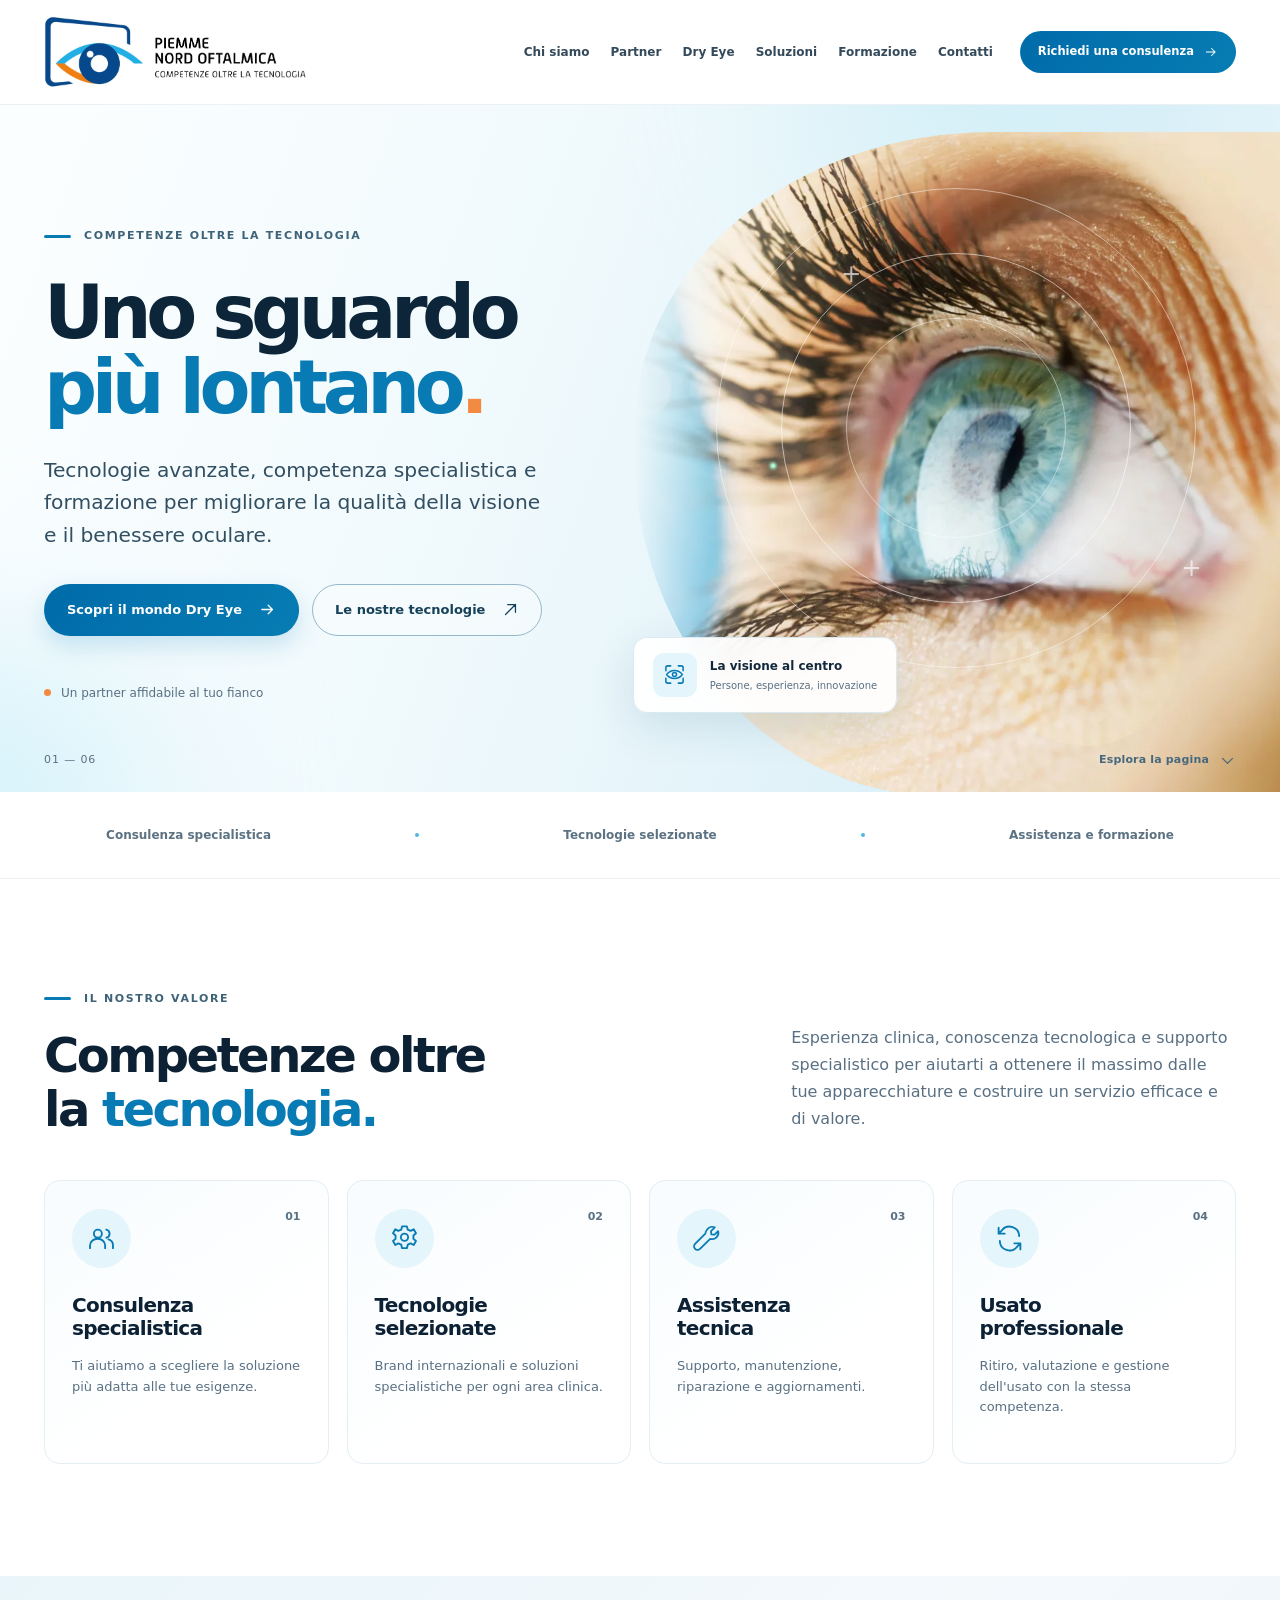
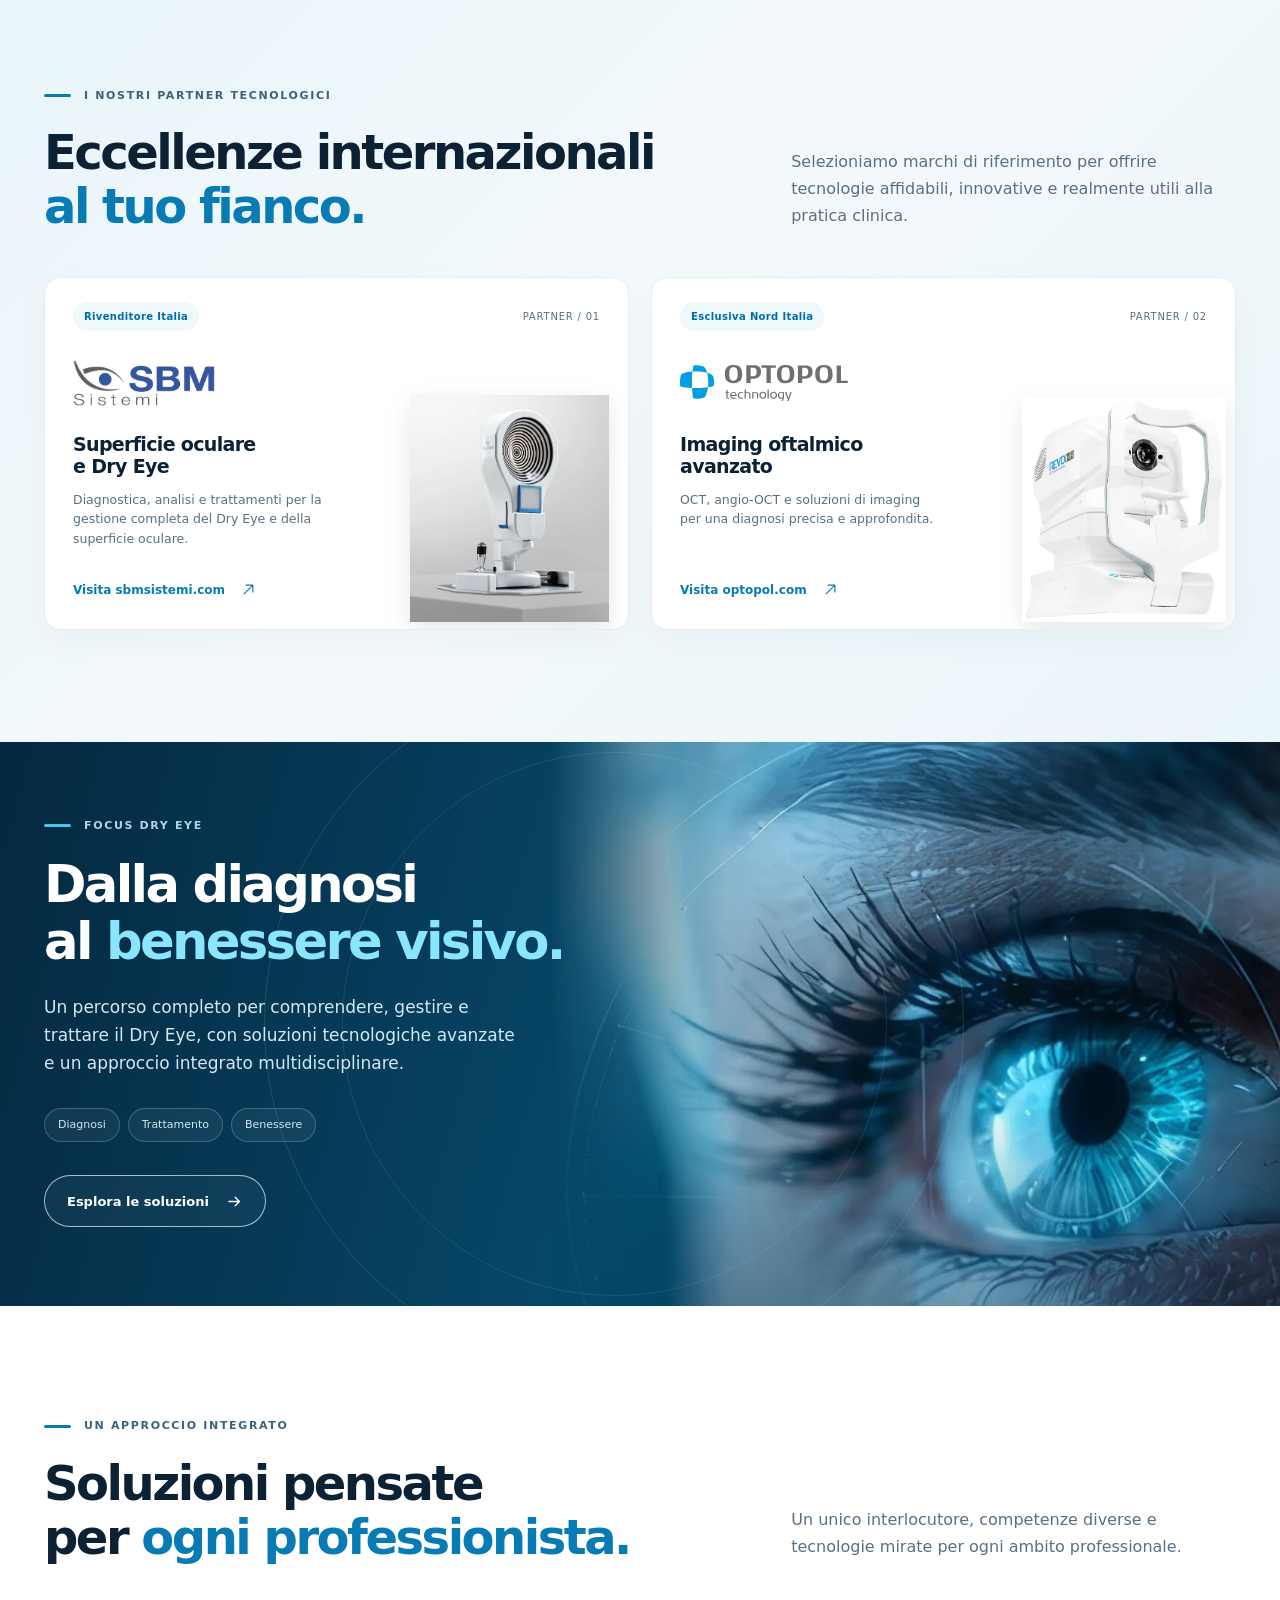
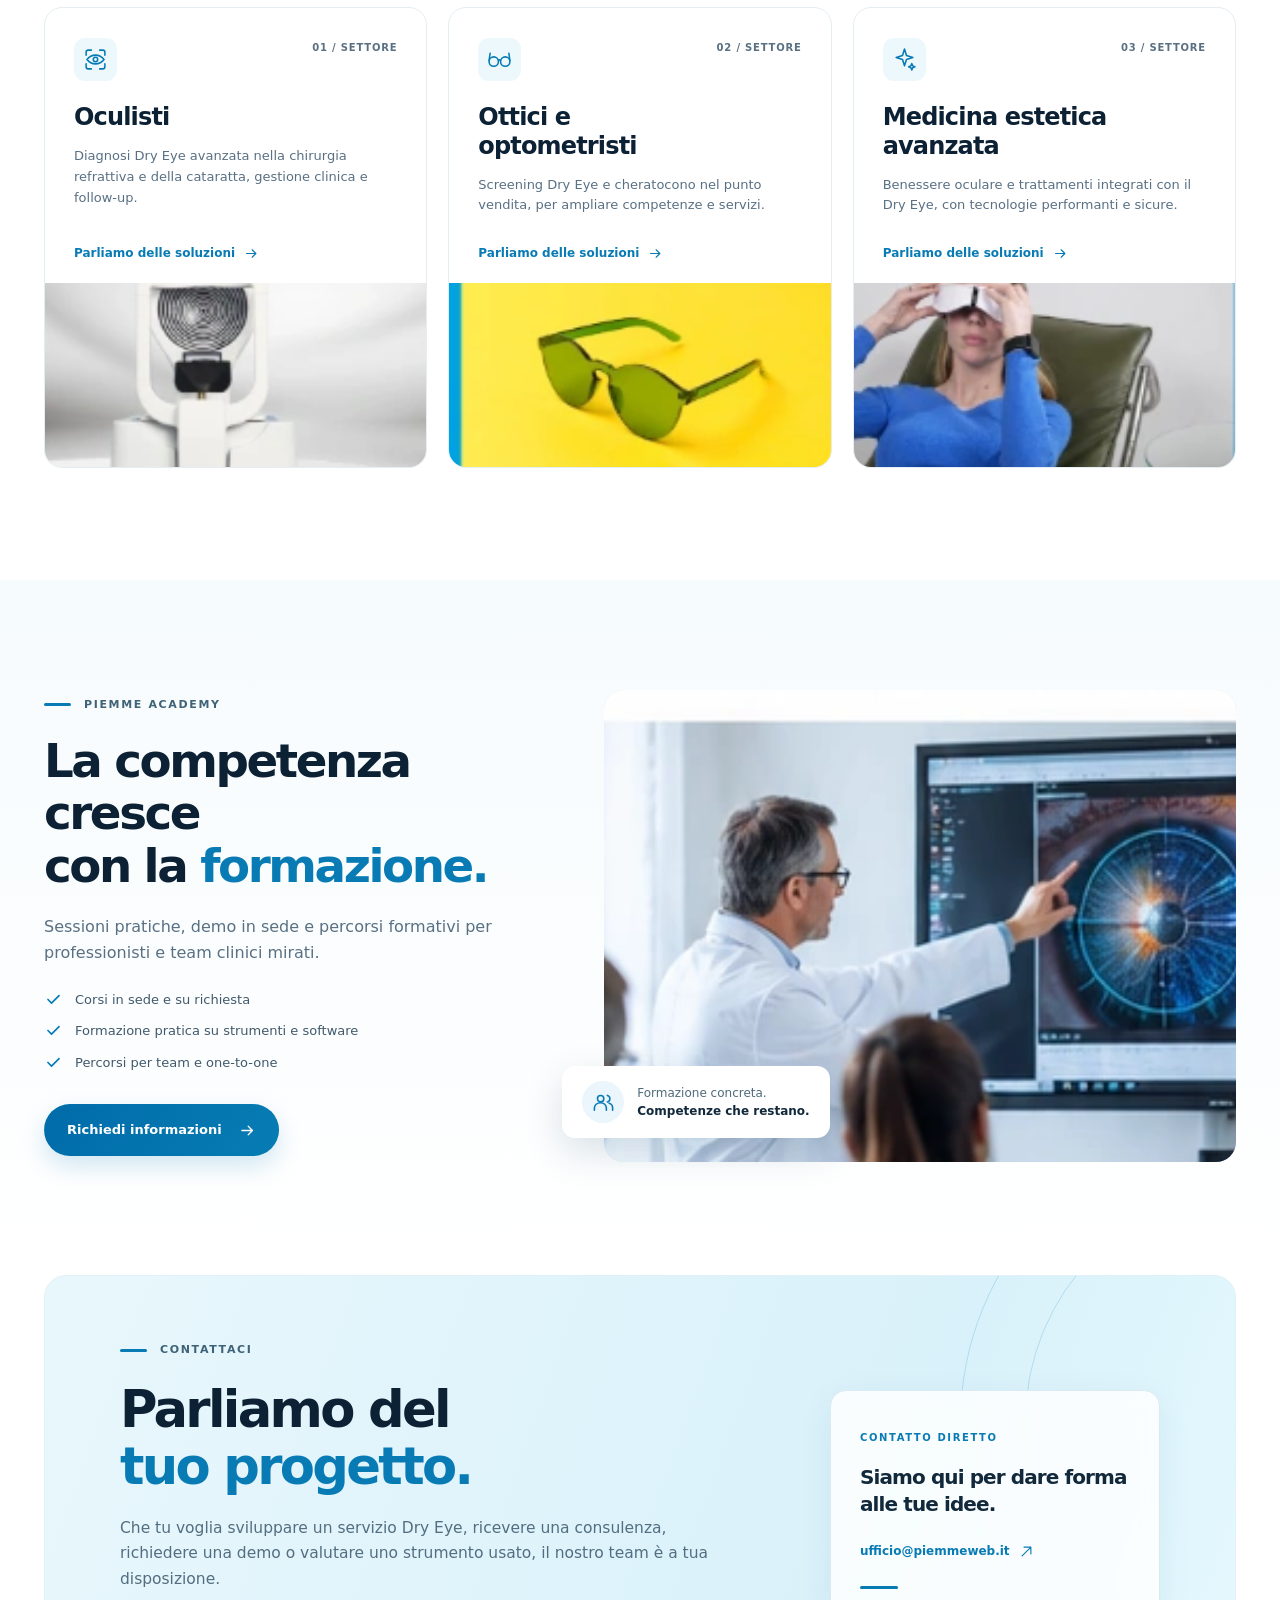
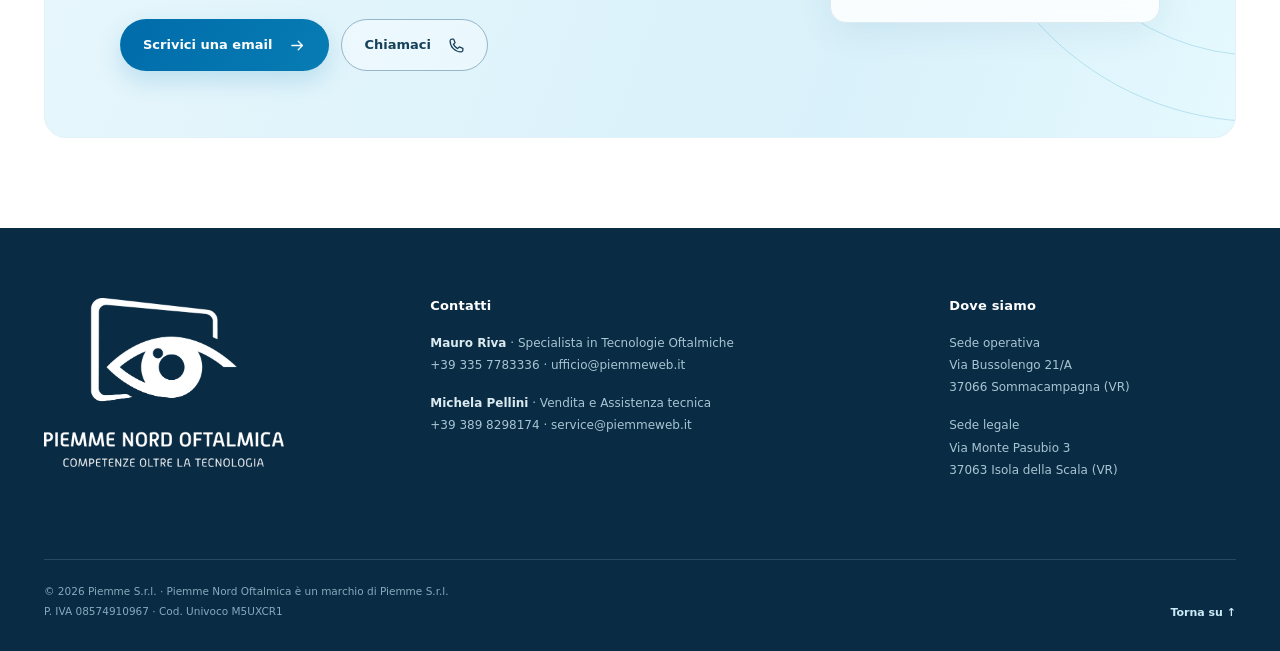
==== index.html @ ee73613f "Immagine ad alta risoluzione per la sezione Dry Eye dry-eye.webp ricavato da dry-eye1.webp: stessa i" ====
<!doctype html>
<html lang="it">
<head>
  <meta charset="utf-8">
  <meta name="viewport" content="width=device-width, initial-scale=1">
  <meta name="theme-color" content="#f8fcfd">
  <meta name="description" content="Piemme Nord Oftalmica: tecnologie oftalmiche, consulenza specialistica, assistenza tecnica e formazione per i professionisti della visione.">
  <title>Piemme Nord Oftalmica — Uno sguardo più lontano</title>
  <link rel="icon" href="assets/favicon.png" type="image/png">
  <link rel="preload" href="assets/hero-eye.webp" as="image">
  <link rel="stylesheet" href="styles.css">
  <script src="script.js" defer></script>
</head>
<body>
  <a class="skip-link" href="#contenuto">Vai al contenuto</a>

  <!-- Sprite delle icone: ogni simbolo si richiama con <use href="#i-…"/> -->
  <svg class="svg-sprite" xmlns="http://www.w3.org/2000/svg" aria-hidden="true" focusable="false">
    <symbol id="i-arrow" viewBox="0 0 24 24"><path d="M4 12h15m-6-6 6 6-6 6"/></symbol>
    <symbol id="i-arrow-up" viewBox="0 0 24 24"><path d="M5 19 19 5M8 5h11v11"/></symbol>
    <symbol id="i-people" viewBox="0 0 24 24"><circle cx="9" cy="8" r="3.3"/><path d="M2.5 20v-2.3c0-3 2.7-5.5 6.4-5.5 3.5 0 6.1 2.5 6.1 5.5V20M16 4.6a3.5 3.5 0 0 1 0 6.8m1.8 1.4c2.2.6 3.7 2.5 3.7 4.8V20"/></symbol>
    <symbol id="i-gear" viewBox="0 0 24 24"><path d="m10 2-.7 2.7-2.4 1L4.4 4.4 2.5 7.7 4.6 9.5v2.8l-2.1 1.8 1.9 3.3 2.5-1.3 2.4 1 .7 2.9h4l.7-2.9 2.4-1 2.5 1.3 1.9-3.3-2.1-1.8V9.5l2.1-1.8-1.9-3.3-2.5 1.3-2.4-1L14 2z"/><circle cx="12" cy="11" r="3"/></symbol>
    <symbol id="i-tool" viewBox="0 0 24 24"><path d="M14.1 5a5.4 5.4 0 0 1 6.8-2.1l-3.3 3.3.3 2.8 2.8.3 3.1-3.1a5.4 5.4 0 0 1-6.9 6.7L8 21.6a3 3 0 0 1-4.3-4.3l9-9a5.4 5.4 0 0 1 1.4-3.3Z" transform="translate(-1 0) scale(.95)"/></symbol>
    <symbol id="i-refresh" viewBox="0 0 24 24"><path d="M20 10a8 8 0 0 0-14.3-4.8L3 8m0-5v5h5m-4 6a8 8 0 0 0 14.3 4.8L21 16m0 5v-5h-5"/></symbol>
    <symbol id="i-scan" viewBox="0 0 24 24"><path d="M3 8V5a2 2 0 0 1 2-2h3m8 0h3a2 2 0 0 1 2 2v3M21 16v3a2 2 0 0 1-2 2h-3M8 21H5a2 2 0 0 1-2-2v-3"/><path d="M3.8 12s3.2-4.2 8.2-4.2 8.2 4.2 8.2 4.2-3.2 4.2-8.2 4.2S3.8 12 3.8 12Z"/><circle cx="12" cy="12" r="2.1"/></symbol>
    <symbol id="i-glasses" viewBox="0 0 24 24"><circle cx="6.5" cy="14" r="4.5"/><circle cx="17.5" cy="14" r="4.5"/><path d="M11 13c.7-1 1.3-1 2 0M2 13l1-7m19 7-1-7"/></symbol>
    <symbol id="i-sparkle" viewBox="0 0 24 24"><path d="m12 2 1.9 6.1L20 10l-6.1 1.9L12 18l-1.9-6.1L4 10l6.1-1.9L12 2Zm7 14 .9 2.1L22 19l-2.1.9L19 22l-.9-2.1L16 19l2.1-.9L19 16Z"/></symbol>
    <symbol id="i-check" viewBox="0 0 24 24"><path d="m5 12 4.5 4.5L19 7"/></symbol>
    <symbol id="i-mail" viewBox="0 0 24 24"><rect x="3" y="5" width="18" height="14" rx="2"/><path d="m4 7 8 6 8-6"/></symbol>
    <symbol id="i-phone" viewBox="0 0 24 24"><path d="M8 3H5.5A2.5 2.5 0 0 0 3 5.5c0 8.6 6.9 15.5 15.5 15.5A2.5 2.5 0 0 0 21 18.5V16l-5-2-2.5 2.4a16.4 16.4 0 0 1-5.9-5.9L10 8 8 3Z"/></symbol>
    <symbol id="i-location" viewBox="0 0 24 24"><path d="M19 10c0 5-7 11-7 11S5 15 5 10a7 7 0 1 1 14 0Z"/><circle cx="12" cy="10" r="2.4"/></symbol>
    <symbol id="i-chevron" viewBox="0 0 24 24"><path d="m5 9 7 7 7-7"/></symbol>
  </svg>

  <header class="site-header" id="testata">
    <div class="container header-inner">
      <a class="brand" href="#inizio" aria-label="Piemme Nord Oftalmica, torna all'inizio">
        <img class="brand-mark" src="assets/logo-testata.png" alt="" width="789" height="216">
      </a>

      <nav class="main-nav" id="navigazione" aria-label="Navigazione principale">
        <a href="#valore" data-nav>Chi siamo</a>
        <a href="#partner" data-nav>Partner</a>
        <a href="#dry-eye" data-nav>Dry Eye</a>
        <a href="#soluzioni" data-nav>Soluzioni</a>
        <a href="#formazione" data-nav>Formazione</a>
        <a href="#contatti" data-nav>Contatti</a>
      </nav>

      <a class="button button-primary header-cta" href="#contatti">Richiedi una consulenza <svg class="icon" aria-hidden="true"><use href="#i-arrow"/></svg></a>
      <button class="menu-toggle" id="menu-toggle" type="button" aria-label="Apri menu" aria-controls="navigazione" aria-expanded="false">
        <span></span><span></span><span></span>
      </button>
    </div>
    <div class="scroll-progress" id="scroll-progress" aria-hidden="true"></div>
  </header>

  <main id="contenuto">
    <section class="hero" id="inizio" aria-labelledby="hero-heading">
      <div class="hero-halo hero-halo-one" aria-hidden="true"></div>
      <div class="hero-halo hero-halo-two" aria-hidden="true"></div>
      <div class="container hero-inner">
        <div class="hero-copy">
          <p class="eyebrow"><span class="eyebrow-rule"></span> Competenze oltre la tecnologia</p>
          <h1 id="hero-heading">Uno sguardo<br><span>più lontano<span class="hero-dot">.</span></span></h1>
          <p class="hero-lead">Tecnologie avanzate, competenza specialistica e formazione per migliorare la qualità della visione e il benessere oculare.</p>
          <div class="hero-actions">
            <a class="button button-primary" href="#dry-eye">Scopri il mondo Dry Eye <svg class="icon" aria-hidden="true"><use href="#i-arrow"/></svg></a>
            <a class="button button-outline" href="#partner">Le nostre tecnologie <svg class="icon" aria-hidden="true"><use href="#i-arrow-up"/></svg></a>
          </div>
          <p class="hero-footnote"><span class="small-dot"></span> Un partner affidabile al tuo fianco</p>
        </div>
        <div class="hero-art" aria-hidden="true">
          <div class="hero-image-frame"><img class="hero-image" src="assets/hero-eye.webp" alt="" width="1188" height="1034" fetchpriority="high"></div>
          <span class="orbit orbit-one"></span>
          <span class="orbit orbit-two"></span>
          <span class="orbit orbit-three"></span>
          <span class="image-cross image-cross-one">+</span>
          <span class="image-cross image-cross-two">+</span>
          <div class="hero-annotation">
            <span class="annotation-mark"><svg class="icon"><use href="#i-scan"/></svg></span>
            <span><strong>La visione al centro</strong><small>Persone, esperienza, innovazione</small></span>
          </div>
        </div>
      </div>
      <div class="container hero-bottom">
        <span aria-hidden="true">01 — 06</span>
        <a href="#valore">Esplora la pagina <svg class="icon" aria-hidden="true"><use href="#i-chevron"/></svg></a>
      </div>
    </section>

    <div class="trust-strip">
      <div class="container trust-inner">
        <span>Consulenza specialistica</span>
        <span class="trust-dot" aria-hidden="true"></span>
        <span>Tecnologie selezionate</span>
        <span class="trust-dot" aria-hidden="true"></span>
        <span>Assistenza e formazione</span>
      </div>
    </div>

    <section class="section section-values" id="valore" aria-labelledby="valore-heading">
      <div class="container">
        <div class="section-intro section-intro-split">
          <div>
            <p class="eyebrow"><span class="eyebrow-rule"></span> Il nostro valore</p>
            <h2 id="valore-heading">Competenze oltre<br>la <span class="text-blue">tecnologia.</span></h2>
          </div>
          <p class="section-description">Esperienza clinica, conoscenza tecnologica e supporto specialistico per aiutarti a ottenere il massimo dalle tue apparecchiature e costruire un servizio efficace e di valore.</p>
        </div>
        <div class="values-grid">
          <article class="value-card">
            <div class="value-top">
              <span class="icon-circle"><svg class="icon" aria-hidden="true"><use href="#i-people"/></svg></span>
              <span class="card-number" aria-hidden="true">01</span>
            </div>
            <h3>Consulenza<br>specialistica</h3>
            <p>Ti aiutiamo a scegliere la soluzione più adatta alle tue esigenze.</p>
          </article>
          <article class="value-card">
            <div class="value-top">
              <span class="icon-circle"><svg class="icon" aria-hidden="true"><use href="#i-gear"/></svg></span>
              <span class="card-number" aria-hidden="true">02</span>
            </div>
            <h3>Tecnologie<br>selezionate</h3>
            <p>Brand internazionali e soluzioni specialistiche per ogni area clinica.</p>
          </article>
          <article class="value-card">
            <div class="value-top">
              <span class="icon-circle"><svg class="icon" aria-hidden="true"><use href="#i-tool"/></svg></span>
              <span class="card-number" aria-hidden="true">03</span>
            </div>
            <h3>Assistenza<br>tecnica</h3>
            <p>Supporto, manutenzione, riparazione e aggiornamenti.</p>
          </article>
          <article class="value-card">
            <div class="value-top">
              <span class="icon-circle"><svg class="icon" aria-hidden="true"><use href="#i-refresh"/></svg></span>
              <span class="card-number" aria-hidden="true">04</span>
            </div>
            <h3>Usato<br>professionale</h3>
            <p>Ritiro, valutazione e gestione dell'usato con la stessa competenza.</p>
          </article>
        </div>
      </div>
    </section>

    <section class="section section-partners" id="partner" aria-labelledby="partner-heading">
      <div class="container">
        <div class="section-intro partners-intro">
          <div>
            <p class="eyebrow"><span class="eyebrow-rule"></span> I nostri partner tecnologici</p>
            <h2 id="partner-heading">Eccellenze internazionali<br><span class="text-blue">al tuo fianco.</span></h2>
          </div>
          <p class="section-description">Selezioniamo marchi di riferimento per offrire tecnologie affidabili, innovative e realmente utili alla pratica clinica.</p>
        </div>
        <div class="partners-grid">
          <article class="partner-card">
            <div class="partner-card-head">
              <span class="small-label">Rivenditore Italia</span>
              <span class="partner-serial" aria-hidden="true">PARTNER / 01</span>
            </div>
            <div class="partner-card-body">
              <div class="partner-copy">
                <div class="partner-logo sbm-logo">
                  <img src="assets/logo-sbm.webp" alt="SBM Sistemi" width="427" height="138" loading="lazy">
                </div>
                <h3>Superficie oculare<br>e Dry Eye</h3>
                <p>Diagnostica, analisi e trattamenti per la gestione completa del Dry Eye e della superficie oculare.</p>
                <a class="text-link" href="https://www.sbmsistemi.com/" target="_blank" rel="noopener noreferrer">Visita sbmsistemi.com<span class="visually-hidden"> (si apre in una nuova scheda)</span> <svg class="icon" aria-hidden="true"><use href="#i-arrow-up"/></svg></a>
              </div>
              <img class="product-image sbm-device" src="assets/sbm-device.webp" alt="Dispositivo per la diagnostica oftalmica SBM" width="527" height="600" loading="lazy">
            </div>
          </article>
          <article class="partner-card">
            <div class="partner-card-head">
              <span class="small-label">Esclusiva Nord Italia</span>
              <span class="partner-serial" aria-hidden="true">PARTNER / 02</span>
            </div>
            <div class="partner-card-body">
              <div class="partner-copy">
                <div class="partner-logo optopol-logo">
                  <img src="assets/logo-optopol.svg" alt="Optopol Technology" width="460" height="98" loading="lazy">
                </div>
                <h3>Imaging oftalmico<br>avanzato</h3>
                <p>OCT, angio-OCT e soluzioni di imaging per una diagnosi precisa e approfondita.</p>
                <a class="text-link" href="https://www.optopol.com/" target="_blank" rel="noopener noreferrer">Visita optopol.com<span class="visually-hidden"> (si apre in una nuova scheda)</span> <svg class="icon" aria-hidden="true"><use href="#i-arrow-up"/></svg></a>
              </div>
              <img class="product-image optopol-device" src="assets/optopol-device.webp" alt="Dispositivo di imaging oftalmico Optopol" width="545" height="600" loading="lazy">
            </div>
          </article>
        </div>
      </div>
    </section>

    <section class="section-dry" id="dry-eye" aria-labelledby="dry-heading">
      <div class="dry-visual" aria-hidden="true"><img src="assets/dry-eye.webp" alt="" width="1892" height="816" loading="lazy"></div>
      <div class="dry-rings" aria-hidden="true"></div>
      <div class="container dry-container">
        <div class="dry-content">
          <p class="eyebrow eyebrow-light"><span class="eyebrow-rule"></span> Focus Dry Eye</p>
          <h2 id="dry-heading">Dalla diagnosi<br>al <span class="text-accent">benessere visivo.</span></h2>
          <p>Un percorso completo per comprendere, gestire e trattare il Dry Eye, con soluzioni tecnologiche avanzate e un approccio integrato multidisciplinare.</p>
          <div class="dry-keywords">
            <span>Diagnosi</span>
            <span>Trattamento</span>
            <span>Benessere</span>
          </div>
          <a href="#soluzioni" class="button button-white-outline">Esplora le soluzioni <svg class="icon" aria-hidden="true"><use href="#i-arrow"/></svg></a>
        </div>
      </div>
    </section>

    <section class="section section-solutions" id="soluzioni" aria-labelledby="soluzioni-heading">
      <div class="container">
        <div class="section-intro solutions-intro">
          <div>
            <p class="eyebrow"><span class="eyebrow-rule"></span> Un approccio integrato</p>
            <h2 id="soluzioni-heading">Soluzioni pensate<br>per <span class="text-blue">ogni professionista.</span></h2>
          </div>
          <p class="section-description">Un unico interlocutore, competenze diverse e tecnologie mirate per ogni ambito professionale.</p>
        </div>
        <div class="solutions-grid">
          <article class="solution-card">
            <div class="solution-body">
              <span class="solution-number" aria-hidden="true">01 / SETTORE</span>
              <span class="solution-icon"><svg class="icon" aria-hidden="true"><use href="#i-scan"/></svg></span>
              <h3>Oculisti</h3>
              <p>Diagnosi Dry Eye avanzata nella chirurgia refrattiva e della cataratta, gestione clinica e follow-up.</p>
              <a class="solution-link" href="#contatti">Parliamo delle soluzioni <svg class="icon" aria-hidden="true"><use href="#i-arrow"/></svg></a>
            </div>
            <div class="solution-picture"><img src="assets/oculisti.webp" alt="Strumentazione diagnostica per oftalmologia" width="179" height="123" loading="lazy"></div>
          </article>
          <article class="solution-card">
            <div class="solution-body">
              <span class="solution-number" aria-hidden="true">02 / SETTORE</span>
              <span class="solution-icon"><svg class="icon" aria-hidden="true"><use href="#i-glasses"/></svg></span>
              <h3>Ottici e<br>optometristi</h3>
              <p>Screening Dry Eye e cheratocono nel punto vendita, per ampliare competenze e servizi.</p>
              <a class="solution-link" href="#contatti">Parliamo delle soluzioni <svg class="icon" aria-hidden="true"><use href="#i-arrow"/></svg></a>
            </div>
            <div class="solution-picture solution-picture-yellow"><img src="assets/ottici.webp" alt="Occhiali professionali per il benessere visivo" width="187" height="123" loading="lazy"></div>
          </article>
          <article class="solution-card">
            <div class="solution-body">
              <span class="solution-number" aria-hidden="true">03 / SETTORE</span>
              <span class="solution-icon"><svg class="icon" aria-hidden="true"><use href="#i-sparkle"/></svg></span>
              <h3>Medicina estetica<br>avanzata</h3>
              <p>Benessere oculare e trattamenti integrati con il Dry Eye, con tecnologie performanti e sicure.</p>
              <a class="solution-link" href="#contatti">Parliamo delle soluzioni <svg class="icon" aria-hidden="true"><use href="#i-arrow"/></svg></a>
            </div>
            <div class="solution-picture"><img src="assets/estetica.webp" alt="Paziente durante un trattamento oculare" width="179" height="118" loading="lazy"></div>
          </article>
        </div>
      </div>
    </section>

    <section class="section section-academy" id="formazione" aria-labelledby="academy-heading">
      <div class="container academy-grid">
        <div class="academy-copy">
          <p class="eyebrow"><span class="eyebrow-rule"></span> Piemme Academy</p>
          <h2 id="academy-heading">La competenza cresce<br>con la <span class="text-blue">formazione.</span></h2>
          <p class="academy-lead">Sessioni pratiche, demo in sede e percorsi formativi per professionisti e team clinici mirati.</p>
          <ul class="check-list">
            <li><svg class="icon" aria-hidden="true"><use href="#i-check"/></svg> Corsi in sede e su richiesta</li>
            <li><svg class="icon" aria-hidden="true"><use href="#i-check"/></svg> Formazione pratica su strumenti e software</li>
            <li><svg class="icon" aria-hidden="true"><use href="#i-check"/></svg> Percorsi per team e one-to-one</li>
          </ul>
          <a class="button button-primary" href="mailto:ufficio@piemmeweb.it?subject=Informazioni%20Piemme%20Academy">Richiedi informazioni <svg class="icon" aria-hidden="true"><use href="#i-arrow"/></svg></a>
        </div>
        <div class="academy-visual">
          <img src="assets/academy.webp" alt="Sessione di formazione specialistica su diagnostica dell'occhio" width="506" height="202" loading="lazy">
          <div class="academy-caption">
            <span class="caption-icon"><svg class="icon" aria-hidden="true"><use href="#i-people"/></svg></span>
            <span>Formazione concreta.<br><strong>Competenze che restano.</strong></span>
          </div>
        </div>
      </div>
    </section>

    <section class="section-contact" id="contatti" aria-labelledby="contatti-heading">
      <div class="container">
        <div class="contact-panel">
          <span class="contact-curve contact-curve-a" aria-hidden="true"></span>
          <span class="contact-curve contact-curve-b" aria-hidden="true"></span>
          <div class="contact-copy">
            <p class="eyebrow"><span class="eyebrow-rule"></span> Contattaci</p>
            <h2 id="contatti-heading">Parliamo del<br><span class="text-blue">tuo progetto.</span></h2>
            <p>Che tu voglia sviluppare un servizio Dry Eye, ricevere una consulenza, richiedere una demo o valutare uno strumento usato, il nostro team è a tua disposizione.</p>
            <div class="contact-actions">
              <a class="button button-primary" href="mailto:ufficio@piemmeweb.it?subject=Richiesta%20di%20consulenza%20-%20Piemme%20Nord%20Oftalmica">Scrivici una email <svg class="icon" aria-hidden="true"><use href="#i-arrow"/></svg></a>
              <a class="button button-outline" href="tel:+393357783336">Chiamaci <svg class="icon" aria-hidden="true"><use href="#i-phone"/></svg></a>
            </div>
          </div>
          <div class="contact-aside">
            <span class="contact-aside-eyebrow">CONTATTO DIRETTO</span>
            <p>Siamo qui per dare forma<br>alle tue idee.</p>
            <a href="mailto:ufficio@piemmeweb.it">ufficio@piemmeweb.it <svg class="icon" aria-hidden="true"><use href="#i-arrow-up"/></svg></a>
            <span class="contact-aside-lines" aria-hidden="true"></span>
          </div>
        </div>
      </div>
    </section>
  </main>

  <footer class="footer">
    <div class="container">
      <div class="footer-main">
        <div class="footer-brand-col">
          <a class="brand-footer" href="#inizio" aria-label="Piemme Nord Oftalmica, torna all'inizio">
            <img class="footer-logo" src="assets/logo-negativo.png" alt="" width="720" height="507" loading="lazy">
          </a>
        </div>
        <div class="footer-contact-col">
          <h2>Contatti</h2>
          <p><strong>Mauro Riva</strong> · Specialista in Tecnologie Oftalmiche<br><a href="tel:+393357783336">+39 335 7783336</a> · <a href="mailto:ufficio@piemmeweb.it">ufficio@piemmeweb.it</a></p>
          <p><strong>Michela Pellini</strong> · Vendita e Assistenza tecnica<br><a href="tel:+393898298174">+39 389 8298174</a> · <a href="mailto:service@piemmeweb.it">service@piemmeweb.it</a></p>
        </div>
        <div class="footer-address-col">
          <h2>Dove siamo</h2>
          <p>Sede operativa<br>Via Bussolengo 21/A<br>37066 Sommacampagna (VR)</p>
          <p>Sede legale<br>Via Monte Pasubio 3<br>37063 Isola della Scala (VR)</p>
        </div>
      </div>
      <div class="footer-bottom">
        <p>© <span id="current-year">2026</span> Piemme S.r.l. · Piemme Nord Oftalmica è un marchio di Piemme S.r.l.<br>P. IVA 08574910967 · Cod. Univoco M5UXCR1</p>
        <a href="#inizio" class="back-to-top">Torna su ↑</a>
      </div>
    </div>
  </footer>
</body>
</html>
---- styles.css ----
/* Piemme Nord Oftalmica — responsive one-page prototype */
:root {
  --ink: #12283b;
  --ink-deep: #0d2135;
  --navy: #092f49;
  --blue: #087bb5;
  --blue-deep: #006caa;
  --orange: #f28a41;
  --ice: #e5f5fc;
  --sky: #eaf6fb;
  --cloud: #f6fbfd;
  --muted: #597083;
  --line: #dbe9f0;
  --white: #fff;
  --font: Inter, system-ui, -apple-system, "Segoe UI", Roboto, Arial, sans-serif;
  --radius: 18px;
  --shadow: 0 15px 45px rgba(12, 57, 82, .07);
  --container: 1232px;
  --header-height: 104px;
}
*, *::before, *::after { box-sizing: border-box; }
html { scroll-behavior: smooth; scroll-padding-top: calc(var(--header-height) + 14px); }
body { margin: 0; background: var(--white); color: var(--ink); font-family: var(--font); -webkit-font-smoothing: antialiased; line-height: 1.5; overflow-x: clip; }
a { color: inherit; text-decoration: none; }
button { font: inherit; }
img { display: block; max-width: 100%; height: auto; }
svg { display: block; }
.icon { flex: 0 0 auto; fill: none; stroke: currentColor; stroke-width: 1.8; stroke-linecap: round; stroke-linejoin: round; }
.visually-hidden { position: absolute; width: 1px; height: 1px; margin: -1px; padding: 0; overflow: hidden; clip: rect(0 0 0 0); white-space: nowrap; border: 0; }
::selection { background: #bceaf8; color: #0b3553; }
:focus-visible { outline: 3px solid #ee9450; outline-offset: 4px; }
.svg-sprite { position: absolute; width: 0; height: 0; overflow: hidden; }
.container { width: min(var(--container), calc(100% - 88px)); margin-inline: auto; }
.skip-link { position: absolute; z-index: 100; top: -70px; left: 18px; background: var(--white); padding: 12px 20px; border-radius: 6px; }
.skip-link:focus { top: 15px; }

/* Navigation */
.site-header { position: sticky; z-index: 40; top: 0; background: rgba(255, 255, 255, .94); -webkit-backdrop-filter: blur(18px); backdrop-filter: blur(18px); border-bottom: 1px solid rgba(174, 199, 211, .25); transition: box-shadow .25s ease, background .25s ease; }
.site-header.is-scrolled { box-shadow: 0 8px 35px rgba(9, 47, 73, .09); background: rgba(255,255,255,.97); }
.header-inner { min-height: var(--header-height); display: flex; align-items: center; gap: clamp(20px, 2.1vw, 40px); }
.brand { display: inline-flex; align-items: center; flex: 0 0 auto; }
/* Logo orizzontale (marchio, nome e slogan): l'altezza va regolata insieme a --header-height */
.brand-mark { width: auto; height: 72px; flex: 0 0 auto; }
.main-nav { display: flex; align-items: center; justify-content: center; gap: clamp(15px, 1.65vw, 28px); margin-left: auto; white-space: nowrap; }
.main-nav a { color: #344a5b; font-size: 12px; font-weight: 650; position: relative; padding: 14px 0; transition: color .2s ease; }
.main-nav a::after { content: ""; position: absolute; height: 2px; left: 0; bottom: 7px; right: 100%; background: var(--blue); transition: right .23s ease; }
.main-nav a:hover, .main-nav a.active { color: var(--blue); }
.main-nav a:hover::after, .main-nav a.active::after { right: 0; }
.scroll-progress { position: absolute; bottom: -1px; left: 0; width: 100%; height: 2px; background: linear-gradient(90deg, var(--blue), #22bee4); transform: scaleX(0); transform-origin: left; transition: transform .07s linear; }
.button { display: inline-flex; justify-content: center; align-items: center; gap: 17px; width: fit-content; min-height: 52px; padding: 0 22px; border-radius: 999px; font-weight: 700; font-size: 13px; line-height: 1.2; border: 1px solid transparent; transition: background .22s ease, color .22s ease, transform .22s ease, border-color .22s ease, box-shadow .22s ease; white-space: nowrap; }
.button svg, .text-link svg, .solution-link svg, .contact-aside a svg { width: 17px; height: 17px; transition: transform .2s ease; }
.button:hover svg, .text-link:hover svg, .solution-link:hover svg, .contact-aside a:hover svg { transform: translateX(3px); }
.button:hover { transform: translateY(-2px); }
.button-primary { color: var(--white); background: linear-gradient(120deg, var(--blue-deep), #077cb3); box-shadow: 0 10px 24px rgba(8, 123, 181, .18); }
.button-primary:hover { background: linear-gradient(120deg, #005b8f, var(--blue-deep)); box-shadow: 0 12px 28px rgba(8, 123, 181, .25); }
.button-outline { border-color: #96b7c9; background: rgba(255,255,255,.34); color: #164159; }
.button-outline:hover { border-color: var(--blue); background: #fff; }
.header-cta { min-height: 42px; padding: 0 17px; gap: 10px; font-size: 11.5px; flex: 0 0 auto; box-shadow: none; }
.header-cta svg { width: 14px; height: 14px; }
.menu-toggle { display: none; cursor: pointer; width: 44px; height: 44px; background: transparent; border: 1px solid #cee1ea; border-radius: 12px; justify-content: center; align-items: center; flex-direction: column; gap: 5px; padding: 9px; }
.menu-toggle span { width: 20px; height: 2px; background: var(--ink); border-radius: 2px; transition: transform .2s, opacity .2s; }
.menu-toggle[aria-expanded="true"] span:first-child { transform: translateY(7px) rotate(45deg); }
.menu-toggle[aria-expanded="true"] span:nth-child(2) { opacity: 0; }
.menu-toggle[aria-expanded="true"] span:nth-child(3) { transform: translateY(-7px) rotate(-45deg); }

/* Global headings and section titles */
.section { padding: 112px 0; }
.eyebrow { display: flex; align-items: center; gap: 13px; margin: 0 0 22px; text-transform: uppercase; font-size: 11px; font-weight: 780; letter-spacing: .15em; color: #3e6277; }
.eyebrow-rule { flex: 0 0 auto; display: block; width: 27px; height: 3px; background: var(--blue); border-radius: 5px; }
h1, h2, h3, p { margin-top: 0; }
h2 { color: var(--ink-deep); font-size: clamp(32px, 3.8vw, 48px); line-height: 1.12; font-weight: 780; letter-spacing: -.052em; margin-bottom: 0; }
h3 { color: var(--ink-deep); line-height: 1.19; font-weight: 760; letter-spacing: -.035em; }
.text-blue { color: var(--blue); }
.section-intro { margin-bottom: 43px; }
.section-intro-split, .partners-intro, .solutions-intro { display: grid; align-items: end; grid-template-columns: 1.2fr .8fr; gap: 80px; }
.section-description { max-width: 440px; margin: 0 0 4px; font-size: 16px; line-height: 1.7; color: var(--muted); }

/* Hero */
.hero { position: relative; background: linear-gradient(110deg, #fbfeff 4%, #eff9fc 43%, #ddf0f8 76%, #ecf9fd 100%); isolation: isolate; overflow: hidden; }
.hero-halo { position: absolute; z-index: -1; border-radius: 50%; pointer-events: none; }
.hero-halo-one { background: #bceaf5; filter: blur(100px); width: 340px; height: 340px; top: -220px; right: 10%; opacity: .45; }
.hero-halo-two { background: #d6f2fa; filter: blur(84px); width: 380px; height: 340px; left: -230px; bottom: -190px; }
.hero-inner { display: grid; grid-template-columns: 52% 48%; min-height: 610px; position: relative; }
.hero-copy { padding: 123px 0 90px; position: relative; z-index: 4; }
.hero-copy .eyebrow { margin-bottom: 30px; }
.hero h1 { font-weight: 800; font-size: clamp(58px, 5.8vw, 80px); line-height: 1.02; letter-spacing: -.073em; color: #0c2539; margin: 0 0 28px; }
.hero h1 > span { color: var(--blue); }
.hero-dot { color: var(--orange); }
.hero-lead { color: #324f62; font-size: clamp(18px, 1.58vw, 21px); font-weight: 450; line-height: 1.61; max-width: 497px; margin-bottom: 32px; }
.hero-actions { display: flex; align-items: center; gap: 13px; flex-wrap: wrap; }
.hero-actions .button { min-height: 52px; }
.hero-footnote { color: var(--muted); margin: 48px 0 0; font-size: 12px; display: flex; align-items: center; gap: 10px; }
.small-dot { display: inline-block; width: 7px; height: 7px; background: var(--orange); border-radius: 50%; }
.hero-art { position: relative; min-width: 0; overflow: visible; }
.hero-image-frame { position: absolute; z-index: 0; inset: 27px -110px -4px -30px; border-radius: 50% 0 0 43% / 45% 0 0 52%; overflow: hidden; box-shadow: -20px 15px 70px rgba(17, 104, 147, .1); -webkit-mask-image: linear-gradient(90deg, transparent 0%, #000 13%, #000 100%); mask-image: linear-gradient(90deg, transparent 0%, #000 13%, #000 100%); }
.hero-image { width: 100%; height: 100%; object-fit: cover; object-position: 54% 41%; transform: scale(1.045); }
.orbit { position: absolute; z-index: 2; pointer-events: none; left: 51%; top: 47%; transform: translate(-50%,-50%); width: 480px; height: 480px; border: 1px solid rgba(255,255,255,.47); border-radius: 50%; }
.orbit-two { width: 350px; height: 350px; border-color: rgba(255,255,255,.55); }
.orbit-three { width: 220px; height: 220px; border-color: rgba(255,255,255,.44); }
.image-cross { position: absolute; z-index: 2; color: #fff; opacity: .65; font-size: 24px; font-weight: 200; }
.image-cross-one { left: 31%; top: 22%; }
.image-cross-two { right: 6%; bottom: 30%; }
.hero-annotation { position: absolute; z-index: 3; left: -31px; bottom: 79px; padding: 15px 19px; border: 1px solid var(--line); background: rgba(255,255,255,.92); -webkit-backdrop-filter: blur(14px); backdrop-filter: blur(14px); border-radius: 14px; box-shadow: 0 14px 44px rgba(4, 74, 111, .12); display: flex; align-items: center; gap: 13px; }
.annotation-mark { display: grid; place-items: center; width: 44px; height: 44px; border-radius: 11px; background: var(--ice); color: var(--blue); }
.annotation-mark svg { width: 23px; height: 23px; stroke-width: 1.6; }
.hero-annotation strong { display: block; font-size: 12px; margin-bottom: 3px; }
.hero-annotation small { display: block; color: var(--muted); font-size: 10px; }
.hero-bottom { display: flex; justify-content: space-between; align-items: center; position: absolute; bottom: 23px; left: 50%; transform: translateX(-50%); font-size: 11px; letter-spacing: .08em; color: var(--muted); }
.hero-bottom a { display: flex; align-items: center; gap: 10px; font-weight: 680; letter-spacing: .015em; color: #47687c; }
.hero-bottom svg { width: 17px; height: 17px; }
.trust-strip { background: #fff; border-bottom: 1px solid #ecf0f3; }
.trust-inner { min-height: 86px; display: flex; align-items: center; justify-content: space-around; gap: 20px; font-size: 12px; color: #5c7282; font-weight: 650; }
.trust-dot { height: 4px; width: 4px; flex: 0 0 auto; border-radius: 50%; background: #4fb9db; }

/* Value cards */
.section-values { background: #fff; }
.values-grid { display: grid; grid-template-columns: repeat(4, minmax(0,1fr)); gap: 18px; }
.value-card { padding: 28px 27px 33px; min-height: 284px; background: linear-gradient(145deg, #f8fcfe, #fff 67%); border: 1px solid #e4eef3; border-radius: 16px; transition: transform .25s ease, box-shadow .25s ease, border-color .25s ease; }
.value-card:hover { transform: translateY(-5px); box-shadow: var(--shadow); border-color: #cde5f1; }
.value-top { display: flex; align-items: start; justify-content: space-between; gap: 12px; margin-bottom: 26px; }
.icon-circle { width: 59px; height: 59px; background: var(--ice); color: var(--blue); border-radius: 50%; display: grid; place-items: center; }
.icon-circle svg { width: 29px; height: 29px; stroke-width: 1.55; }
.card-number { font-size: 11px; color: var(--muted); font-weight: 700; }
.value-card h3 { font-size: 20px; margin-bottom: 15px; }
.value-card p { font-size: 13px; color: var(--muted); line-height: 1.58; margin-bottom: 0; }

/* Partner cards */
.section-partners { background: linear-gradient(135deg, #e9f5fa, #f4f9fc 48%, #eaf5f9); }
.partners-grid { display: grid; grid-template-columns: repeat(2,minmax(0,1fr)); gap: 22px; }
.partner-card { background: #fff; overflow: hidden; border-radius: 17px; border: 1px solid #e5eef4; box-shadow: 0 12px 32px rgba(11,67,103,.04); transition: transform .25s ease, box-shadow .25s ease; }
.partner-card:hover { transform: translateY(-4px); box-shadow: 0 20px 45px rgba(11,67,103,.1); }
.partner-card-head { display: flex; align-items: center; justify-content: space-between; padding: 24px 28px 0; }
.small-label { color: var(--blue-deep); background: #eff9fc; padding: 7px 11px; border-radius: 100px; font-size: 10px; letter-spacing: .035em; font-weight: 750; }
.partner-serial { color: var(--muted); font-size: 10px; letter-spacing: .08em; }
.partner-card-body { padding: 26px 28px 30px; position: relative; min-height: 298px; display: flex; align-items: stretch; }
.partner-copy { position: relative; z-index: 2; width: 65%; display: flex; flex-direction: column; align-items: flex-start; }
.partner-logo { height: 53px; display: flex; align-items: center; font-weight: 830; font-size: 31px; line-height: .95; margin-bottom: 23px; letter-spacing: -.03em; }
.partner-logo small { font-weight: 500; font-size: 11px; letter-spacing: .26em; display: block; margin-top: 4px; }
.sbm-logo img { width: auto; height: 46px; max-width: 100%; }
.optopol-logo img { width: auto; height: 36px; max-width: 100%; }
.partner-copy h3 { font-size: 19px; margin-bottom: 12px; }
.partner-copy p { color: var(--muted); font-size: 12.5px; line-height: 1.55; max-width: 260px; margin-bottom: 20px; }
.text-link { display: inline-flex; gap: 8px; align-items: center; color: var(--blue); font-size: 12px; font-weight: 750; margin-top: auto; }
.text-link svg { width: 15px; height: 15px; }
.product-image { position: absolute; z-index: 1; width: 36%; height: 76%; bottom: 7px; right: 14px; object-fit: contain; object-position: center bottom; mix-blend-mode: multiply; filter: drop-shadow(0 9px 13px rgba(30,66,78,.12)); transition: transform .3s ease; }
.partner-card:hover .product-image { transform: translateY(-4px) scale(1.03); }
.optopol-device { right: 9px; width: 35%; }

/* Full-bleed dry eye feature */
.section-dry { position: relative; overflow: hidden; background: linear-gradient(105deg, #052840, #075174 65%, #0b6382); color: #fff; min-height: 530px; isolation: isolate; }
.dry-visual { position: absolute; z-index: -1; top: 0; right: 0; bottom: 0; width: 57%; -webkit-mask-image: linear-gradient(90deg, transparent 0%, black 24%); mask-image: linear-gradient(90deg, transparent 0%, black 24%); }
.dry-visual::after { position: absolute; inset: 0; content: ""; background: linear-gradient(90deg, rgba(5,40,64,.24), transparent 50%), linear-gradient(0deg, rgba(2,24,48,.35), transparent 37%); }
.dry-visual img { width: 100%; height: 100%; object-fit: cover; object-position: 58% 50%; }
.dry-rings { position: absolute; z-index: -1; border-radius: 50%; border: 1px solid rgba(204,241,250,.12); width: 700px; height: 700px; left: 48%; top: 50%; transform: translate(-50%,-50%); pointer-events: none; }
.dry-rings::after { content: ""; position: absolute; border: 1px solid rgba(204,241,250,.1); width: 78%; height: 78%; border-radius: 50%; inset: 11%; }
.dry-container { min-height: 530px; display: flex; align-items: center; }
.dry-content { max-width: 562px; padding: 76px 0 79px; position: relative; z-index: 2; }
.eyebrow-light { color: #a9d7e9; }
.eyebrow-light .eyebrow-rule { background: #4bc5ed; }
.dry-content h2 { color: white; font-size: clamp(37px,4vw,54px); }
.dry-content h2 .text-accent { color: #8ae5ff; }
.dry-content > p:not(.eyebrow) { color: #d2e9f2; font-size: 17px; line-height: 1.65; max-width: 480px; margin: 22px 0; }
.dry-keywords { display: flex; flex-wrap: wrap; gap: 8px; margin: 31px 0 33px; }
.dry-keywords span { padding: 8px 13px; border: 1px solid rgba(181,225,241,.26); border-radius: 60px; font-size: 11px; color: #cce9f5; background: rgba(255,255,255,.055); }
.button-white-outline { border-color: rgba(255,255,255,.66); color: #fff; background: rgba(255,255,255,.04); }
.button-white-outline:hover { background: #fff; color: var(--navy); }

/* Segments / professionals */
.section-solutions { background: white; }
.solutions-grid { display: grid; grid-template-columns: repeat(3, minmax(0,1fr)); gap: 21px; }
.solution-card { display: flex; flex-direction: column; min-width: 0; background: #fff; border: 1px solid #e3edf2; border-radius: var(--radius); overflow: hidden; transition: transform .26s ease, box-shadow .26s ease; }
.solution-card:hover { transform: translateY(-5px); box-shadow: var(--shadow); }
.solution-body { position: relative; flex: 1 0 275px; padding: 30px 29px 21px; display: flex; flex-direction: column; align-items: flex-start; }
.solution-number { position: absolute; top: 32px; right: 29px; color: var(--muted); font-size: 10px; font-weight: 750; letter-spacing: .08em; }
.solution-icon { width: 43px; height: 43px; border-radius: 11px; display: grid; place-items: center; background: #ecf8fb; color: var(--blue); margin-bottom: 22px; }
.solution-icon svg { width: 25px; height: 25px; stroke-width: 1.5; }
.solution-body h3 { margin-bottom: 14px; font-size: 24px; }
.solution-body p { color: var(--muted); max-width: 310px; line-height: 1.6; font-size: 13px; margin-bottom: 23px; }
.solution-link { margin-top: auto; display: inline-flex; align-items: center; gap: 9px; color: var(--blue); font-size: 12px; font-weight: 750; }
.solution-link svg { width: 15px; height: 15px; }
.solution-picture { position: relative; height: 184px; overflow: hidden; background: #e7f1f5; }
.solution-picture img { width: 100%; height: 100%; object-fit: cover; object-position: center 55%; transition: transform .5s ease; }
.solution-card:hover .solution-picture img { transform: scale(1.035); }
.solution-picture-yellow { background: #fce775; }
.solution-picture-yellow img { object-position: center 50%; }

/* Academy */
.section-academy { background: linear-gradient(180deg, var(--cloud), #fff); padding-top: 110px; padding-bottom: 113px; }
.academy-grid { display: grid; grid-template-columns: 47% 53%; align-items: center; gap: 0; }
.academy-copy { padding-right: 65px; }
.academy-copy h2 { font-size: clamp(33px,3.65vw,47px); }
.academy-lead { font-size: 16px; line-height: 1.65; color: var(--muted); max-width: 460px; margin: 22px 0 23px; }
.check-list { margin: 0 0 32px; padding: 0; list-style: none; display: grid; gap: 12px; }
.check-list li { display: flex; align-items: start; gap: 12px; color: #40596b; font-size: 13px; }
.check-list li svg { width: 19px; height: 19px; stroke: var(--blue); stroke-width: 2.1; }
.academy-visual { position: relative; height: 472px; border-radius: 20px; background: #cfe5ee; }
.academy-visual > img { width: 100%; height: 100%; object-fit: cover; object-position: 54% 50%; border-radius: inherit; }
.academy-caption { position: absolute; left: -42px; bottom: 24px; padding: 15px 20px; background: #fff; box-shadow: 0 14px 38px rgba(5,61,96,.15); border-radius: 13px; display: flex; align-items: center; gap: 13px; color: #4f6a7b; font-size: 12px; line-height: 1.55; }
.academy-caption strong { color: var(--ink); }
.caption-icon { display: grid; place-items: center; width: 42px; height: 42px; background: var(--sky); border-radius: 50%; }
.caption-icon svg { width: 23px; height: 23px; stroke: var(--blue); stroke-width: 1.65; }

/* Contact */
.section-contact { padding: 0 0 90px; background: #fff; }
.contact-panel { position: relative; overflow: hidden; background: linear-gradient(110deg, #e8f7fc 0%, #d9f1fa 70%, #e5f9fe); border: 1px solid #e0f1f7; border-radius: 22px; padding: 66px 75px; display: grid; grid-template-columns: 1fr 330px; gap: 60px; align-items: center; }
.contact-copy { position: relative; z-index: 2; }
.contact-copy h2 { font-size: clamp(37px,4vw,53px); }
.contact-copy p:not(.eyebrow) { color: #526e80; font-size: 15.5px; line-height: 1.65; max-width: 600px; margin: 20px 0 27px; }
.contact-actions { display: flex; gap: 12px; flex-wrap: wrap; }
.contact-aside { padding: 33px 29px; position: relative; z-index: 2; background: rgba(255,255,255,.82); -webkit-backdrop-filter: blur(8px); backdrop-filter: blur(8px); border: 1px solid var(--line); box-shadow: 0 10px 34px rgba(9,74,113,.07); border-radius: 16px; }
.contact-aside-eyebrow { color: var(--blue); font-weight: 750; letter-spacing: .16em; font-size: 10px; }
.contact-aside p { font-size: 20px; font-weight: 780; line-height: 1.35; letter-spacing: -.045em; margin: 16px 0 20px; }
.contact-aside a { color: var(--blue); font-weight: 720; font-size: 12px; display: inline-flex; align-items: center; gap: 9px; }
.contact-aside a svg { width: 15px; height: 15px; }
.contact-aside-lines { height: 3px; width: 38px; display: block; background: var(--blue); border-radius: 2px; margin-top: 24px; }
.contact-curve { position: absolute; border: 1px solid rgba(9,136,187,.2); border-radius: 50%; pointer-events: none; }
.contact-curve-a { width: 470px; height: 470px; right: -260px; top: -90px; }
.contact-curve-b { width: 600px; height: 600px; right: -325px; top: -154px; }

/* Footer */
.footer { background: #092b43; color: #d0e2ea; padding-top: 70px; }
.footer-main { display: grid; grid-template-columns: .91fr 1.28fr .8fr; gap: 60px; padding-bottom: 62px; }
.brand-footer { display: inline-block; }
.footer-logo { width: 240px; }
.footer h2 { color: var(--white); font-size: 13px; line-height: 1.19; font-weight: 760; letter-spacing: .015em; margin: 0 0 18px; }
.footer-contact-col p, .footer-address-col p { color: #a8c5d4; font-size: 12px; line-height: 1.85; margin-bottom: 16px; }
.footer strong { color: #dbeaf0; font-weight: 700; }
.footer a:not(.brand-footer):hover { color: #fff; text-decoration: underline; text-underline-offset: 3px; }
.footer-bottom { display: flex; justify-content: space-between; align-items: end; gap: 30px; padding: 22px 0 29px; border-top: 1px solid rgba(194,223,236,.17); }
.footer-bottom p { margin: 0; color: #88aabd; font-size: 10.5px; line-height: 1.9; }
.back-to-top { font-size: 11px; font-weight: 750; color: #cce9f6; white-space: nowrap; }

/* Tablet */
@media (max-width: 1190px) {
  :root { --header-height: 96px; }
  .container { width: min(var(--container), calc(100% - 64px)); }
  .header-inner { gap: 20px; }
  .brand-mark { height: 64px; }
  .main-nav { gap: 16px; }
  .main-nav a { font-size: 11.5px; }
  .header-cta { font-size: 10.5px; padding: 0 14px; }
  .hero-image-frame { right: -74px; }
  .hero-annotation { left: -14px; }
  .section-intro-split, .partners-intro, .solutions-intro { gap: 36px; }
  .partner-copy { width: 68%; }
  .product-image { right: 4px; width: 32%; }
  .contact-panel { padding: 58px 55px; grid-template-columns: 1fr 295px; gap: 34px; }
}
@media (max-width: 1050px) {
  .header-inner { justify-content: space-between; }
  .main-nav { position: absolute; z-index: 20; left: 0; right: 0; top: 100%; margin: 0; background: #fff; box-shadow: 0 18px 30px rgba(10,58,89,.1); border-top: 1px solid #e8f1f6; padding: 20px max(32px, calc((100vw - var(--container))/2)); display: none; flex-direction: column; align-items: stretch; gap: 0; }
  .main-nav.is-open { display: flex; }
  .main-nav a { font-size: 14px; padding: 12px 6px; border-bottom: 1px solid #edf4f7; }
  .main-nav a:last-child { border-bottom: 0; }
  .main-nav a::after { display: none; }
  .header-cta { margin-left: auto; }
  .menu-toggle { display: flex; }
  .hero-inner { min-height: 575px; }
  .hero-copy { padding-top: 112px; }
  .hero h1 { font-size: clamp(55px,6vw,72px); }
  .hero-lead { font-size: 18px; }
  .hero-art { margin-right: -10px; }
  .values-grid { grid-template-columns: repeat(2,minmax(0,1fr)); }
  .value-card { min-height: 230px; }
  .solutions-grid { grid-template-columns: repeat(2,minmax(0,1fr)); }
  .solution-card:last-child { grid-column: span 2; display: grid; grid-template-columns: 1fr 1fr; }
  .solution-card:last-child .solution-picture { height: 100%; min-height: 310px; }
  .academy-grid { grid-template-columns: 49% 51%; }
  .academy-copy { padding-right: 42px; }
  .academy-visual { height: 440px; }
}
@media (max-width: 780px) {
  :root { --header-height: 84px; }
  .brand-mark { height: 56px; }
  .container { width: calc(100% - 44px); }
  .section { padding: 79px 0; }
  .hero-inner { display: flex; flex-direction: column; min-height: 0; }
  .hero-copy { padding: 73px 0 35px; }
  .hero h1 { font-size: clamp(53px,9vw,77px); }
  .hero-lead { max-width: 540px; }
  .hero-art { margin: 0 auto; width: min(100%,650px); height: 425px; }
  .hero-image-frame { inset: 0 -35px 0 10px; border-radius: 40% 40% 8% 42% / 43% 40% 10% 46%; -webkit-mask-image: linear-gradient(90deg, transparent, black 10%); mask-image: linear-gradient(90deg, transparent, black 10%); }
  .orbit { left: 56%; top: 46%; }
  .hero-annotation { bottom: 24px; left: 0; }
  .hero-footnote { margin-top: 28px; }
  .hero-bottom { display: none; }
  .trust-inner { flex-wrap: wrap; gap: 9px 17px; justify-content: center; padding: 21px 0; min-height: 65px; }
  .trust-inner span { white-space: nowrap; }
  .section-intro-split, .partners-intro, .solutions-intro { grid-template-columns: 1fr; gap: 18px; }
  .section-description { max-width: 600px; }
  .partners-grid { grid-template-columns: 1fr; }
  .partner-card-body { min-height: 295px; }
  .product-image { width: 35%; right: 35px; }
  .section-dry, .dry-container { min-height: 595px; }
  .dry-visual { width: 85%; right: -22%; opacity: .7; }
  .dry-container { position: relative; }
  .dry-container::before { content: ""; position: absolute; z-index: 1; inset: 0 -40px; background: linear-gradient(90deg, rgba(5,40,64,.83), rgba(5,40,64,.53) 65%, transparent); }
  .dry-content { max-width: 550px; }
  .academy-grid { grid-template-columns: 1fr; gap: 43px; }
  .academy-copy { padding-right: 0; }
  .academy-visual { height: 390px; }
  .academy-caption { left: 18px; }
  .contact-panel { grid-template-columns: 1fr; padding: 50px 39px; gap: 30px; }
  .contact-aside { width: min(100%,480px); }
  .footer-main { grid-template-columns: repeat(2,1fr); gap: 30px; }
  .footer-brand-col { grid-column: 1 / -1; }
}
@media (max-width: 610px) {
  .container { width: calc(100% - 36px); }
  .header-inner { gap: 12px; }
  .brand-mark { height: 48px; }
  .footer-logo { width: 200px; }
  .header-cta { display: none; }
  .menu-toggle { margin-left: auto; }
  .hero-copy { padding-top: 59px; }
  .hero-copy .eyebrow { font-size: 10px; letter-spacing: .11em; margin-bottom: 27px; }
  .hero h1 { font-size: clamp(47px, 10.2vw, 61px); letter-spacing: -.075em; }
  .hero-lead { font-size: 17px; line-height: 1.55; margin-bottom: 27px; }
  .hero-actions { align-items: stretch; }
  .hero-actions .button { min-height: 48px; padding: 0 17px; }
  .hero-art { height: 345px; }
  .hero-image-frame { right: -18px; }
  .orbit { width: 310px; height: 310px; }
  .orbit-two { width: 230px; height: 230px; }
  .orbit-three { width: 150px; height: 150px; }
  .hero-annotation { bottom: 16px; padding: 10px 14px; }
  .trust-inner { display: none; }
  .trust-strip { height: 1px; }
  .section { padding: 73px 0; }
  .eyebrow { font-size: 10px; margin-bottom: 17px; }
  h2 { font-size: clamp(31px,8.7vw,40px); }
  .section-intro { margin-bottom: 31px; }
  .section-description { font-size: 14px; line-height: 1.6; }
  .values-grid { grid-template-columns: 1fr 1fr; gap: 12px; }
  .value-card { padding: 20px 18px; min-height: 245px; }
  .value-top { margin-bottom: 18px; }
  .icon-circle { width: 47px; height: 47px; }
  .icon-circle svg { width: 23px; height: 23px; }
  .value-card h3 { font-size: 17px; }
  .value-card p { font-size: 12px; }
  .partner-card-head { padding: 22px 20px 0; }
  .partner-card-body { padding: 24px 20px 26px; min-height: 295px; }
  .partner-copy { width: 67%; }
  .partner-copy h3 { font-size: 17px; }
  .partner-copy p { font-size: 12px; }
  .partner-logo { font-size: 26px; }
  .product-image { width: 35%; right: 5px; }
  .section-dry, .dry-container { min-height: 555px; }
  .dry-content { padding: 70px 0; }
  .dry-content h2 { font-size: clamp(35px, 8vw, 45px); }
  .dry-content > p:not(.eyebrow) { font-size: 15px; max-width: 410px; }
  .dry-visual { right: -32%; width: 100%; }
  .solutions-grid { grid-template-columns: 1fr; gap: 17px; }
  .solution-card:last-child { grid-column: auto; display: flex; }
  .solution-card:last-child .solution-picture { height: 184px; min-height: 0; }
  .solution-body { flex-basis: auto; min-height: 275px; }
  .academy-visual { height: 300px; }
  .academy-caption { left: 12px; bottom: 12px; padding: 10px 14px; }
  .contact-panel { padding: 38px 24px; }
  .contact-copy p:not(.eyebrow) { font-size: 14px; }
  .contact-actions { flex-wrap: wrap; }
  .contact-actions .button { font-size: 12px; min-height: 47px; }
  .contact-aside { padding: 24px 19px; }
  .section-contact { padding-bottom: 62px; }
  .footer { padding-top: 47px; }
  .footer-main { grid-template-columns: 1fr; gap: 20px; padding-bottom: 32px; }
  .footer-brand-col { grid-column: auto; }
  .footer-bottom { flex-direction: column; align-items: start; }
}
@media (max-width: 390px) {
  .hero-actions .button { width: 100%; }
  .values-grid { grid-template-columns: 1fr; }
  .value-card { min-height: 0; }
  .partner-copy { width: 72%; }
  .partner-card-body { min-height: 335px; }
  .product-image { width: 33%; right: -3px; }
  .partner-logo { font-size: 25px; }
  .contact-actions .button { width: 100%; }
}
@media (prefers-reduced-motion: reduce) {
  html { scroll-behavior: auto; }
  *, *::before, *::after { transition-duration: .001ms !important; animation-duration: .001ms !important; }
}
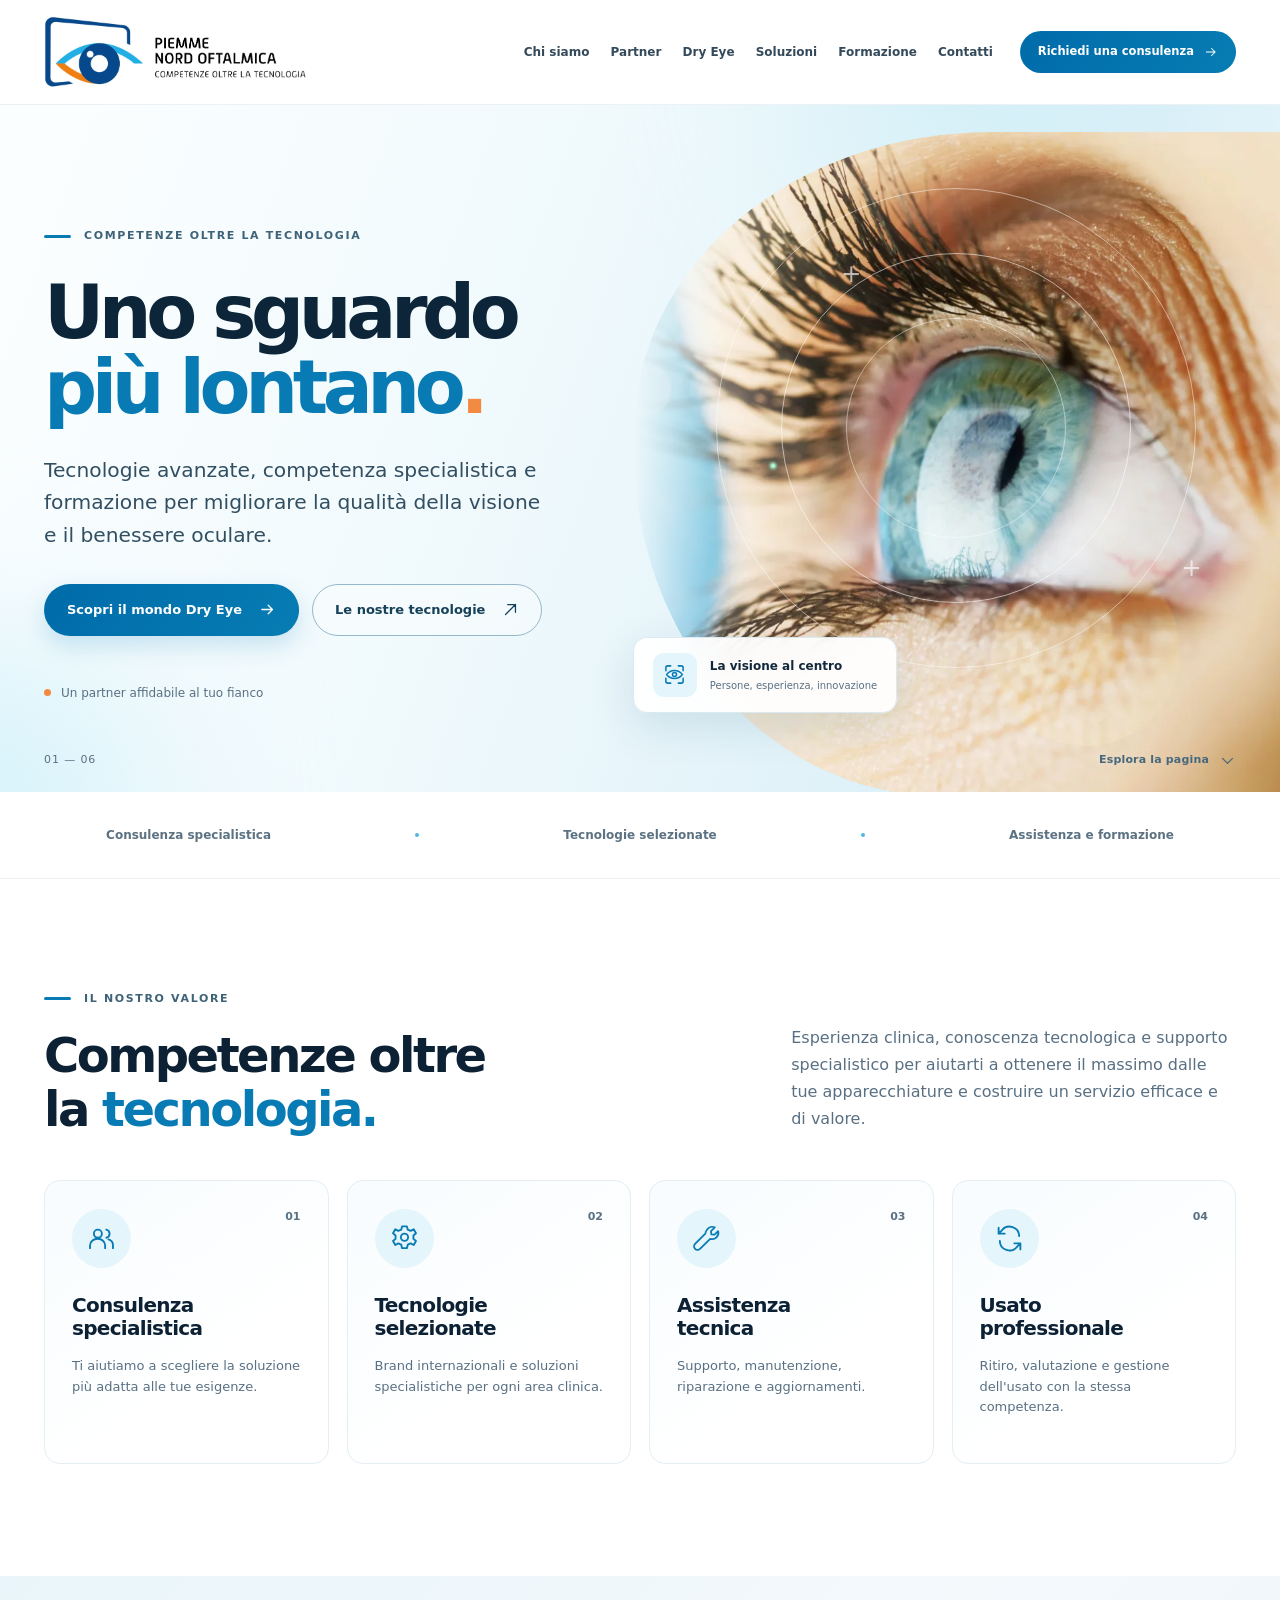
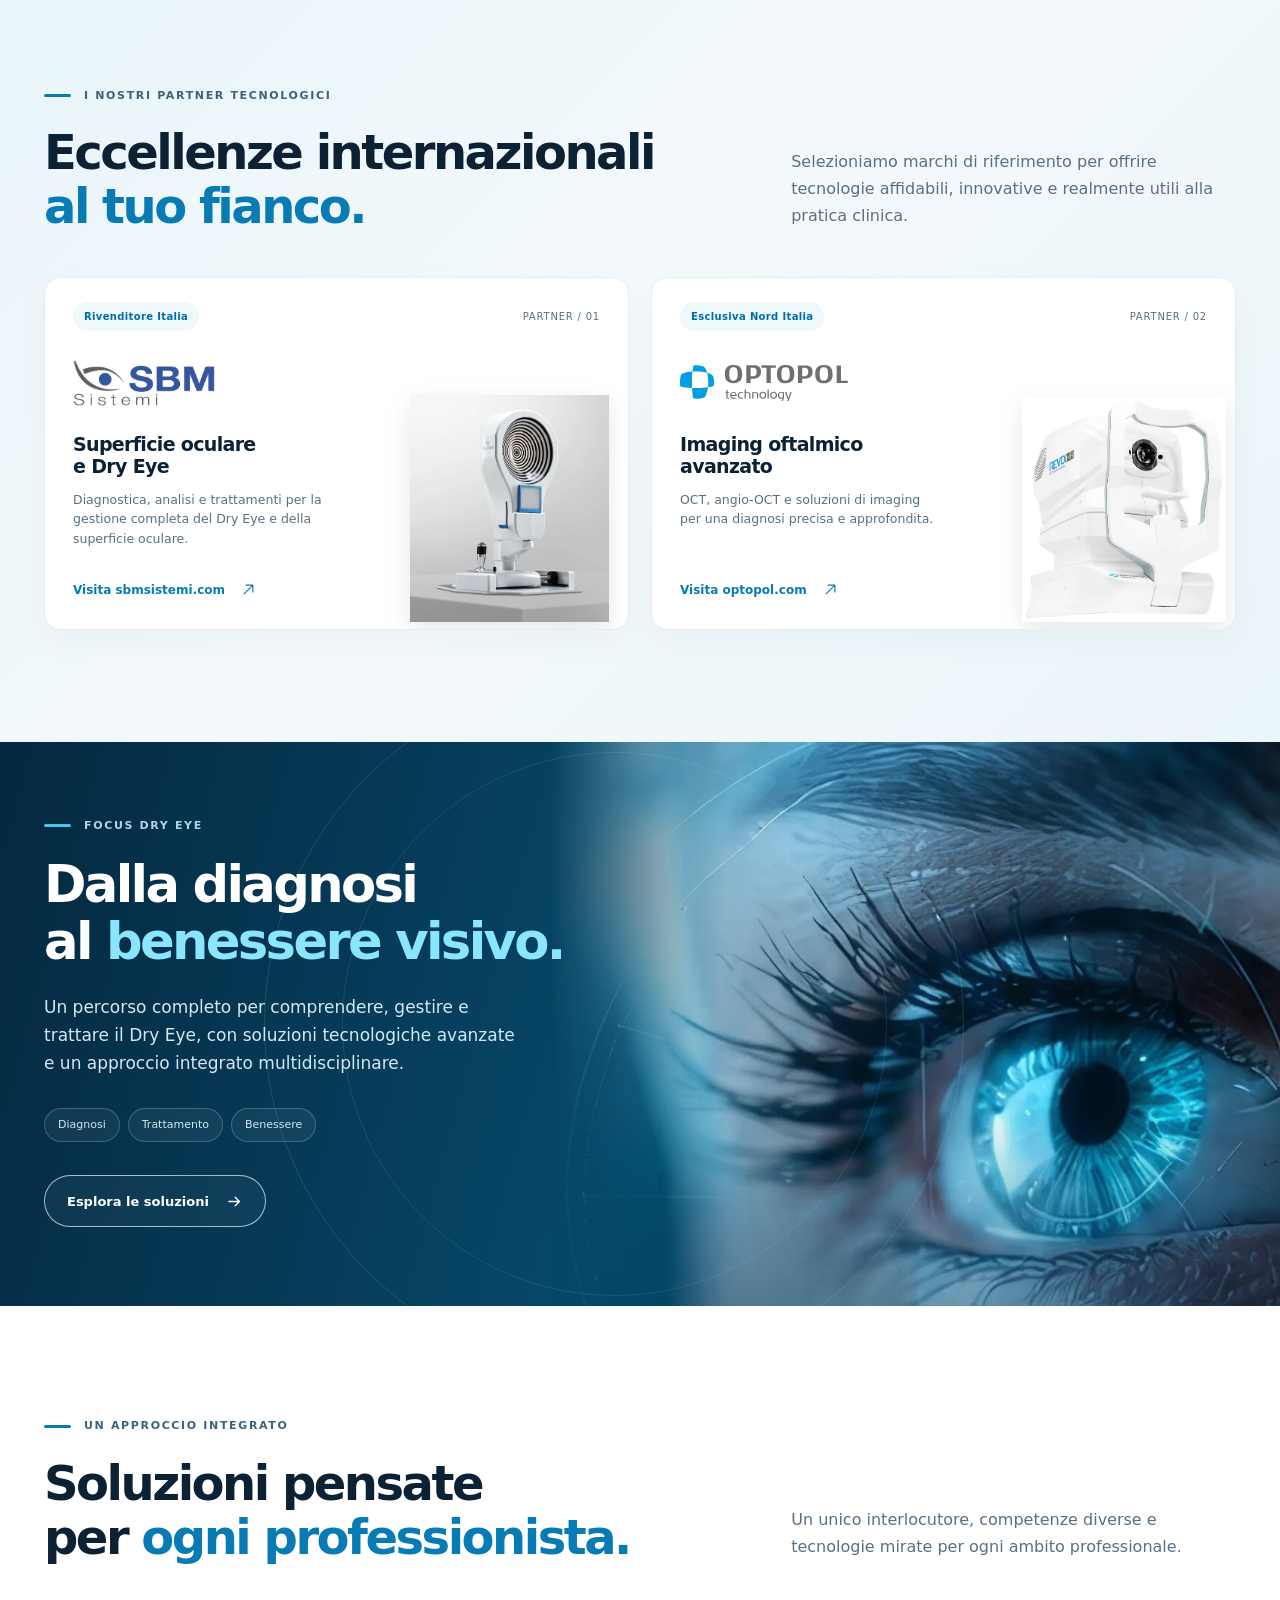
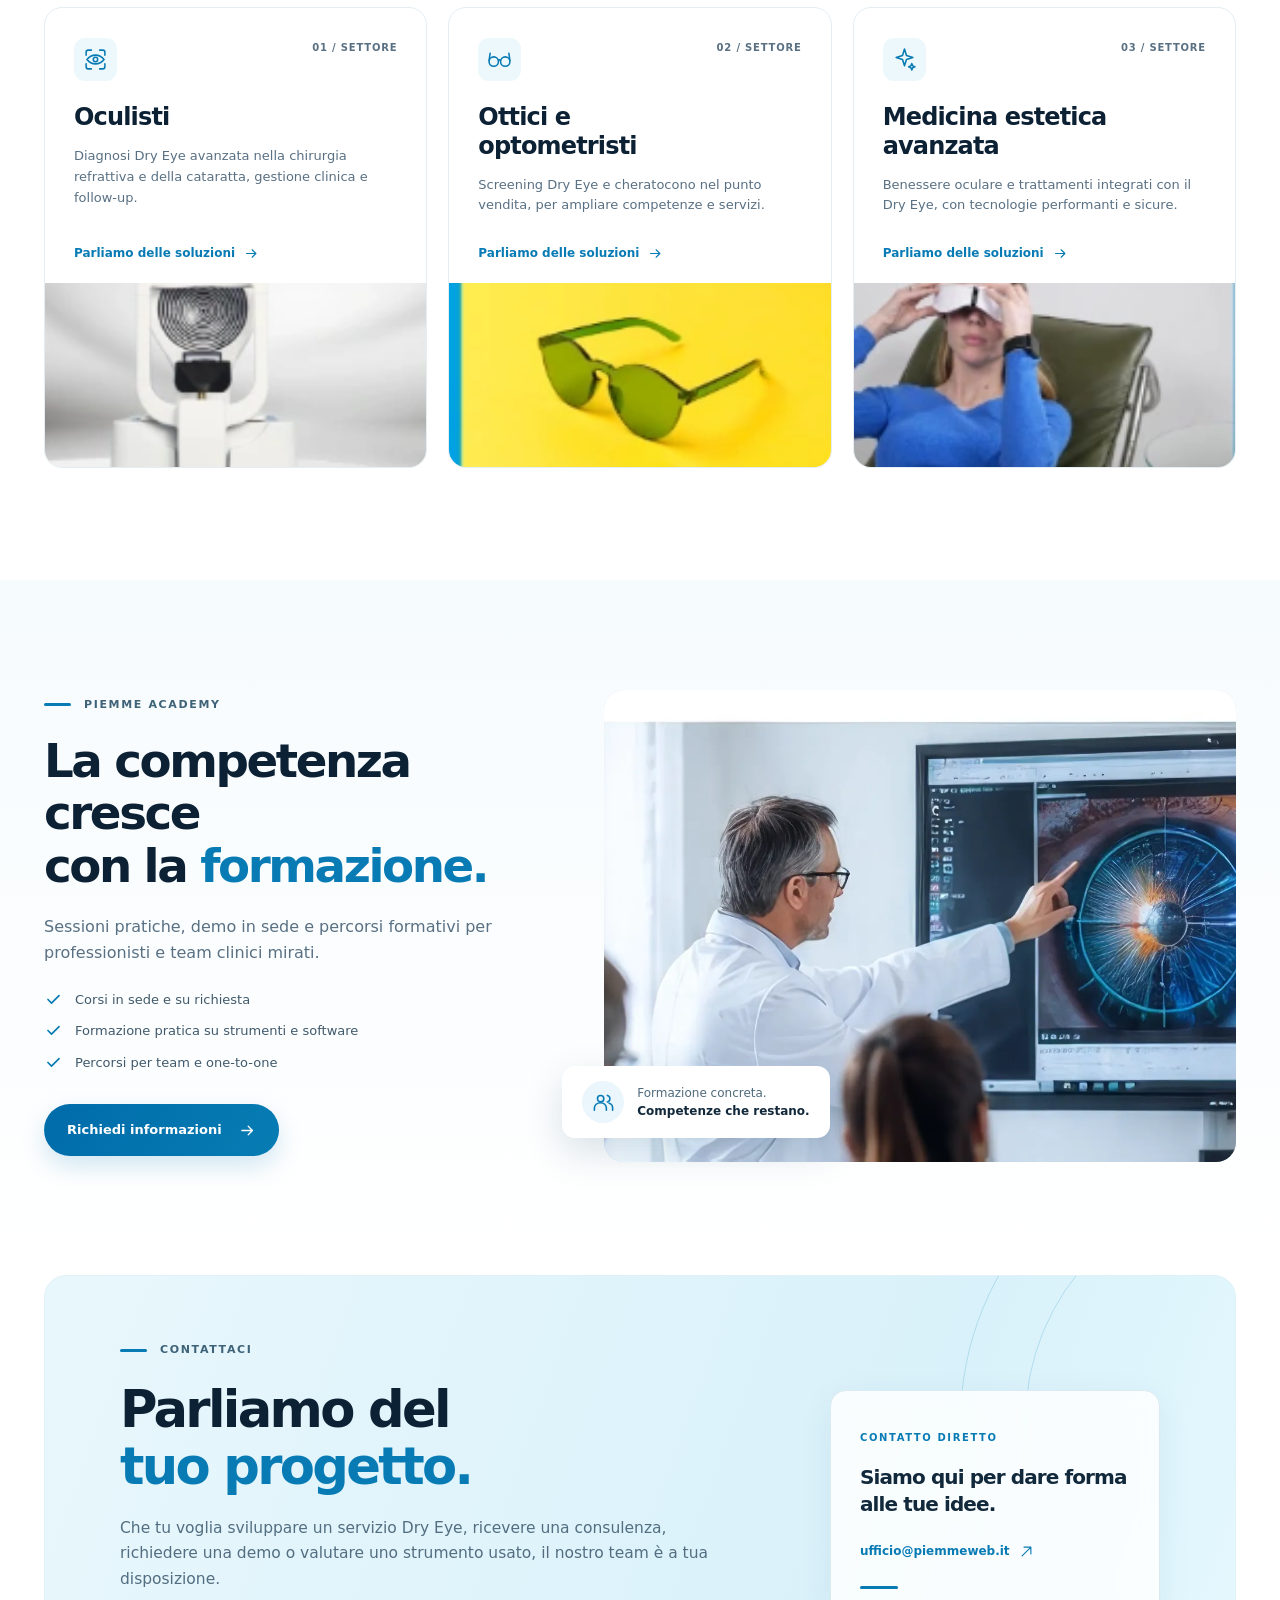
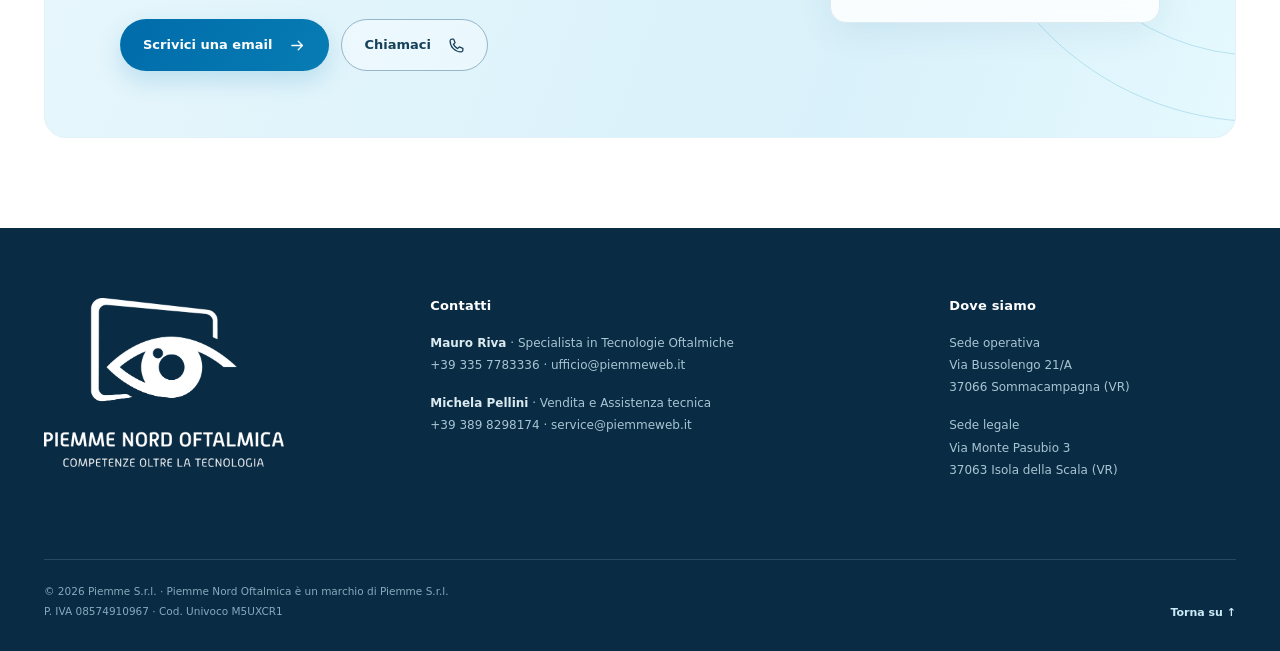
==== commit c62c48ae: "Originali spostati in assets/old (esclusi dal repository), Academy ad alta risoluzione - gli origina" ====
--- a/index.html
+++ b/index.html
@@ -269,7 +269,7 @@
           <a class="button button-primary" href="mailto:ufficio@piemmeweb.it?subject=Informazioni%20Piemme%20Academy">Richiedi informazioni <svg class="icon" aria-hidden="true"><use href="#i-arrow"/></svg></a>
         </div>
         <div class="academy-visual">
-          <img src="assets/academy.webp" alt="Sessione di formazione specialistica su diagnostica dell'occhio" width="506" height="202" loading="lazy">
+          <img src="assets/academy.webp" alt="Sessione di formazione specialistica su diagnostica dell'occhio" width="2024" height="808" loading="lazy">
           <div class="academy-caption">
             <span class="caption-icon"><svg class="icon" aria-hidden="true"><use href="#i-people"/></svg></span>
             <span>Formazione concreta.<br><strong>Competenze che restano.</strong></span>
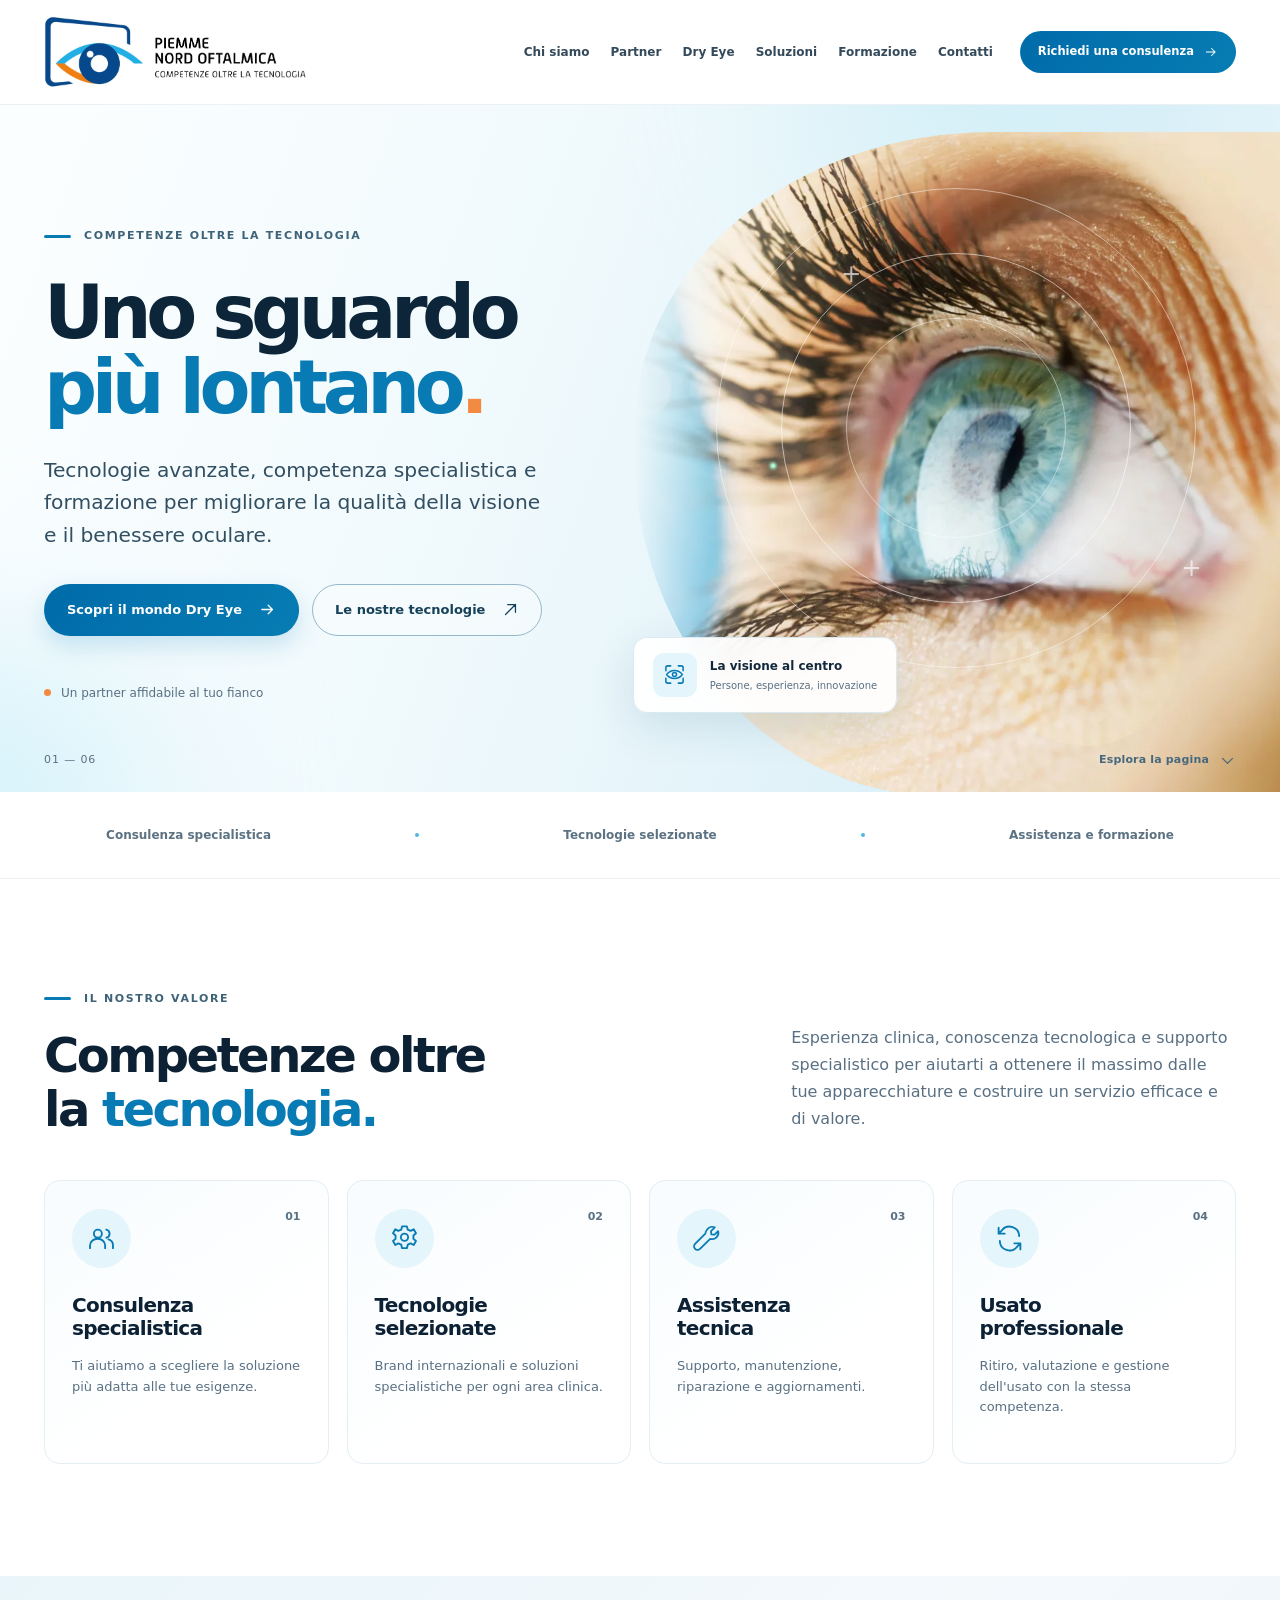
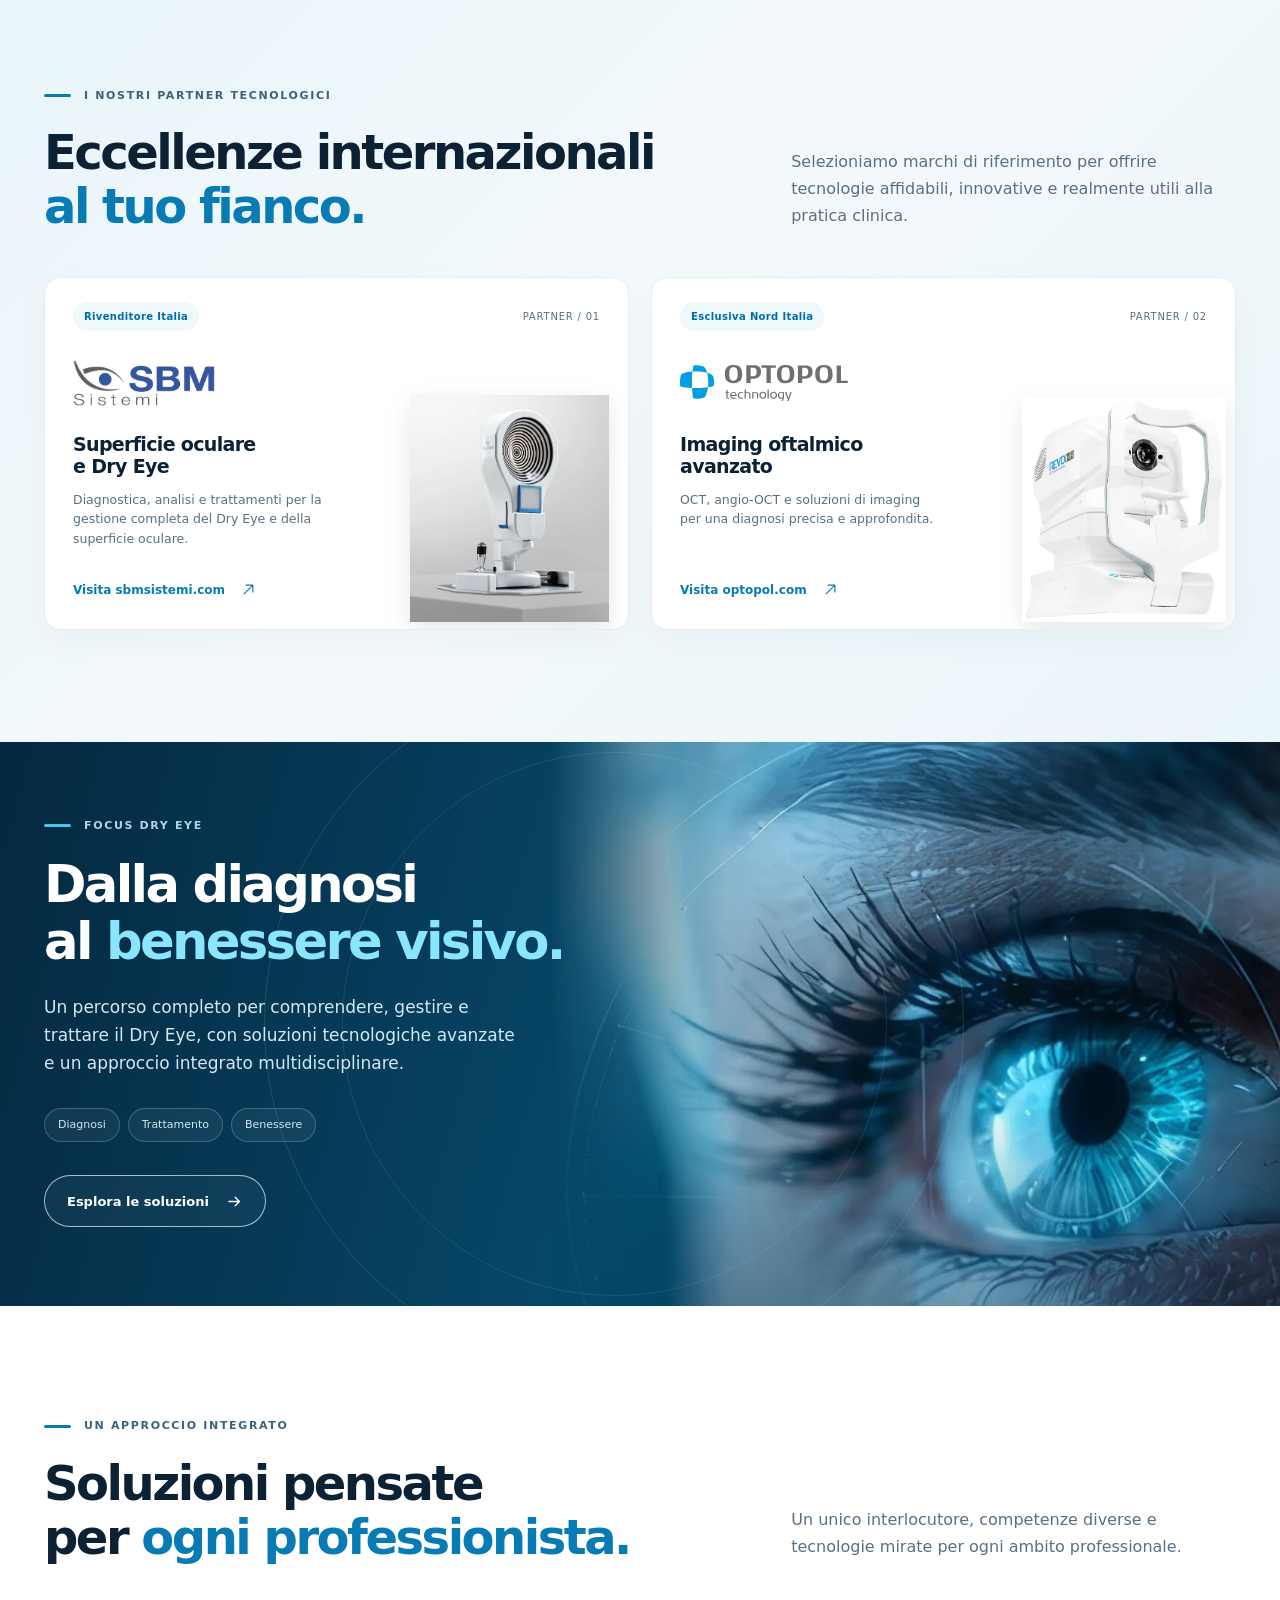
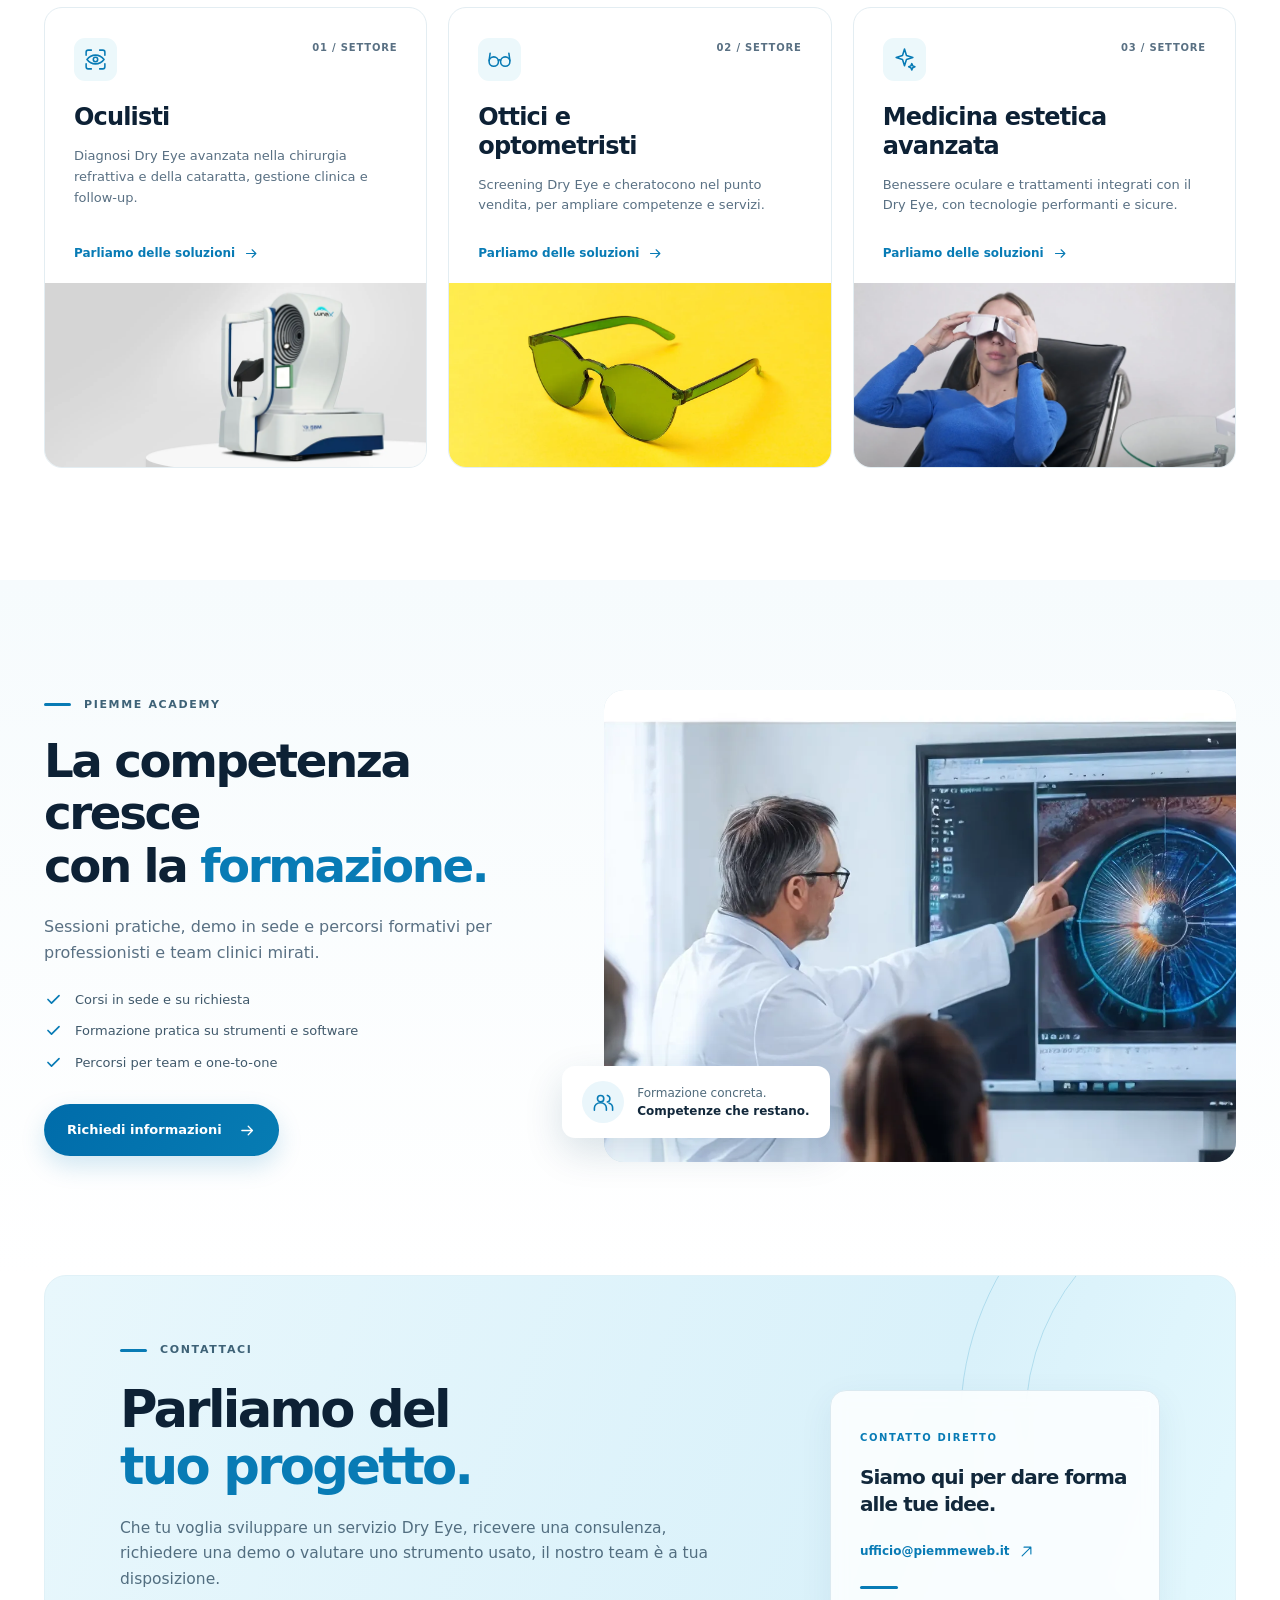
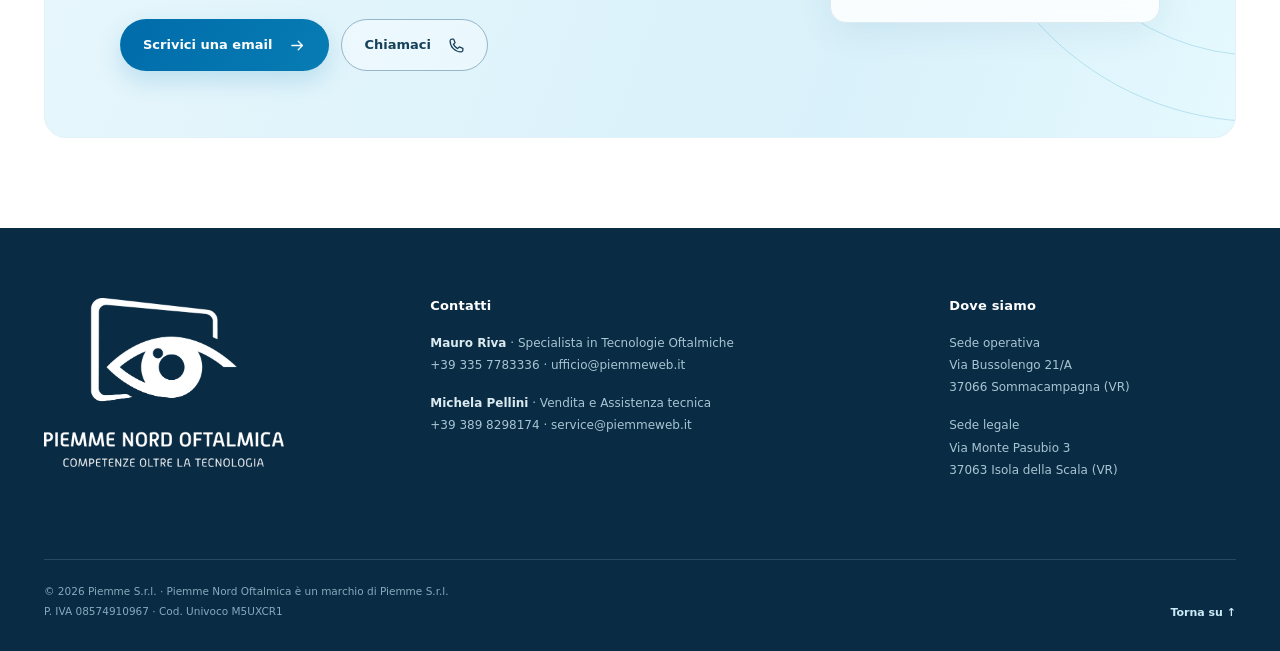
==== commit 28552685: "Foto ad alta risoluzione per le tre schede Soluzioni - ottici.webp da ottici.jpeg (1239×810, prima 1" ====
--- a/index.html
+++ b/index.html
@@ -229,7 +229,7 @@
               <p>Diagnosi Dry Eye avanzata nella chirurgia refrattiva e della cataratta, gestione clinica e follow-up.</p>
               <a class="solution-link" href="#contatti">Parliamo delle soluzioni <svg class="icon" aria-hidden="true"><use href="#i-arrow"/></svg></a>
             </div>
-            <div class="solution-picture"><img src="assets/oculisti.webp" alt="Strumentazione diagnostica per oftalmologia" width="179" height="123" loading="lazy"></div>
+            <div class="solution-picture"><img src="assets/oculisti.webp" alt="Strumentazione diagnostica per oftalmologia" width="1600" height="744" loading="lazy"></div>
           </article>
           <article class="solution-card">
             <div class="solution-body">
@@ -239,7 +239,7 @@
               <p>Screening Dry Eye e cheratocono nel punto vendita, per ampliare competenze e servizi.</p>
               <a class="solution-link" href="#contatti">Parliamo delle soluzioni <svg class="icon" aria-hidden="true"><use href="#i-arrow"/></svg></a>
             </div>
-            <div class="solution-picture solution-picture-yellow"><img src="assets/ottici.webp" alt="Occhiali professionali per il benessere visivo" width="187" height="123" loading="lazy"></div>
+            <div class="solution-picture solution-picture-yellow"><img src="assets/ottici.webp" alt="Occhiali professionali per il benessere visivo" width="1239" height="810" loading="lazy"></div>
           </article>
           <article class="solution-card">
             <div class="solution-body">
@@ -249,7 +249,7 @@
               <p>Benessere oculare e trattamenti integrati con il Dry Eye, con tecnologie performanti e sicure.</p>
               <a class="solution-link" href="#contatti">Parliamo delle soluzioni <svg class="icon" aria-hidden="true"><use href="#i-arrow"/></svg></a>
             </div>
-            <div class="solution-picture"><img src="assets/estetica.webp" alt="Paziente durante un trattamento oculare" width="179" height="118" loading="lazy"></div>
+            <div class="solution-picture solution-picture-left"><img src="assets/estetica.webp" alt="Paziente durante un trattamento oculare" width="1600" height="774" loading="lazy"></div>
           </article>
         </div>
       </div>
--- a/styles.css
+++ b/styles.css
@@ -183,6 +183,8 @@
 .solution-card:hover .solution-picture img { transform: scale(1.035); }
 .solution-picture-yellow { background: #fce775; }
 .solution-picture-yellow img { object-position: center 50%; }
+/* Il soggetto è a sinistra del centro: nei riquadri stretti il ritaglio laterale deve risparmiarlo */
+.solution-picture-left img { object-position: 35% 55%; }
 
 /* Academy */
 .section-academy { background: linear-gradient(180deg, var(--cloud), #fff); padding-top: 110px; padding-bottom: 113px; }
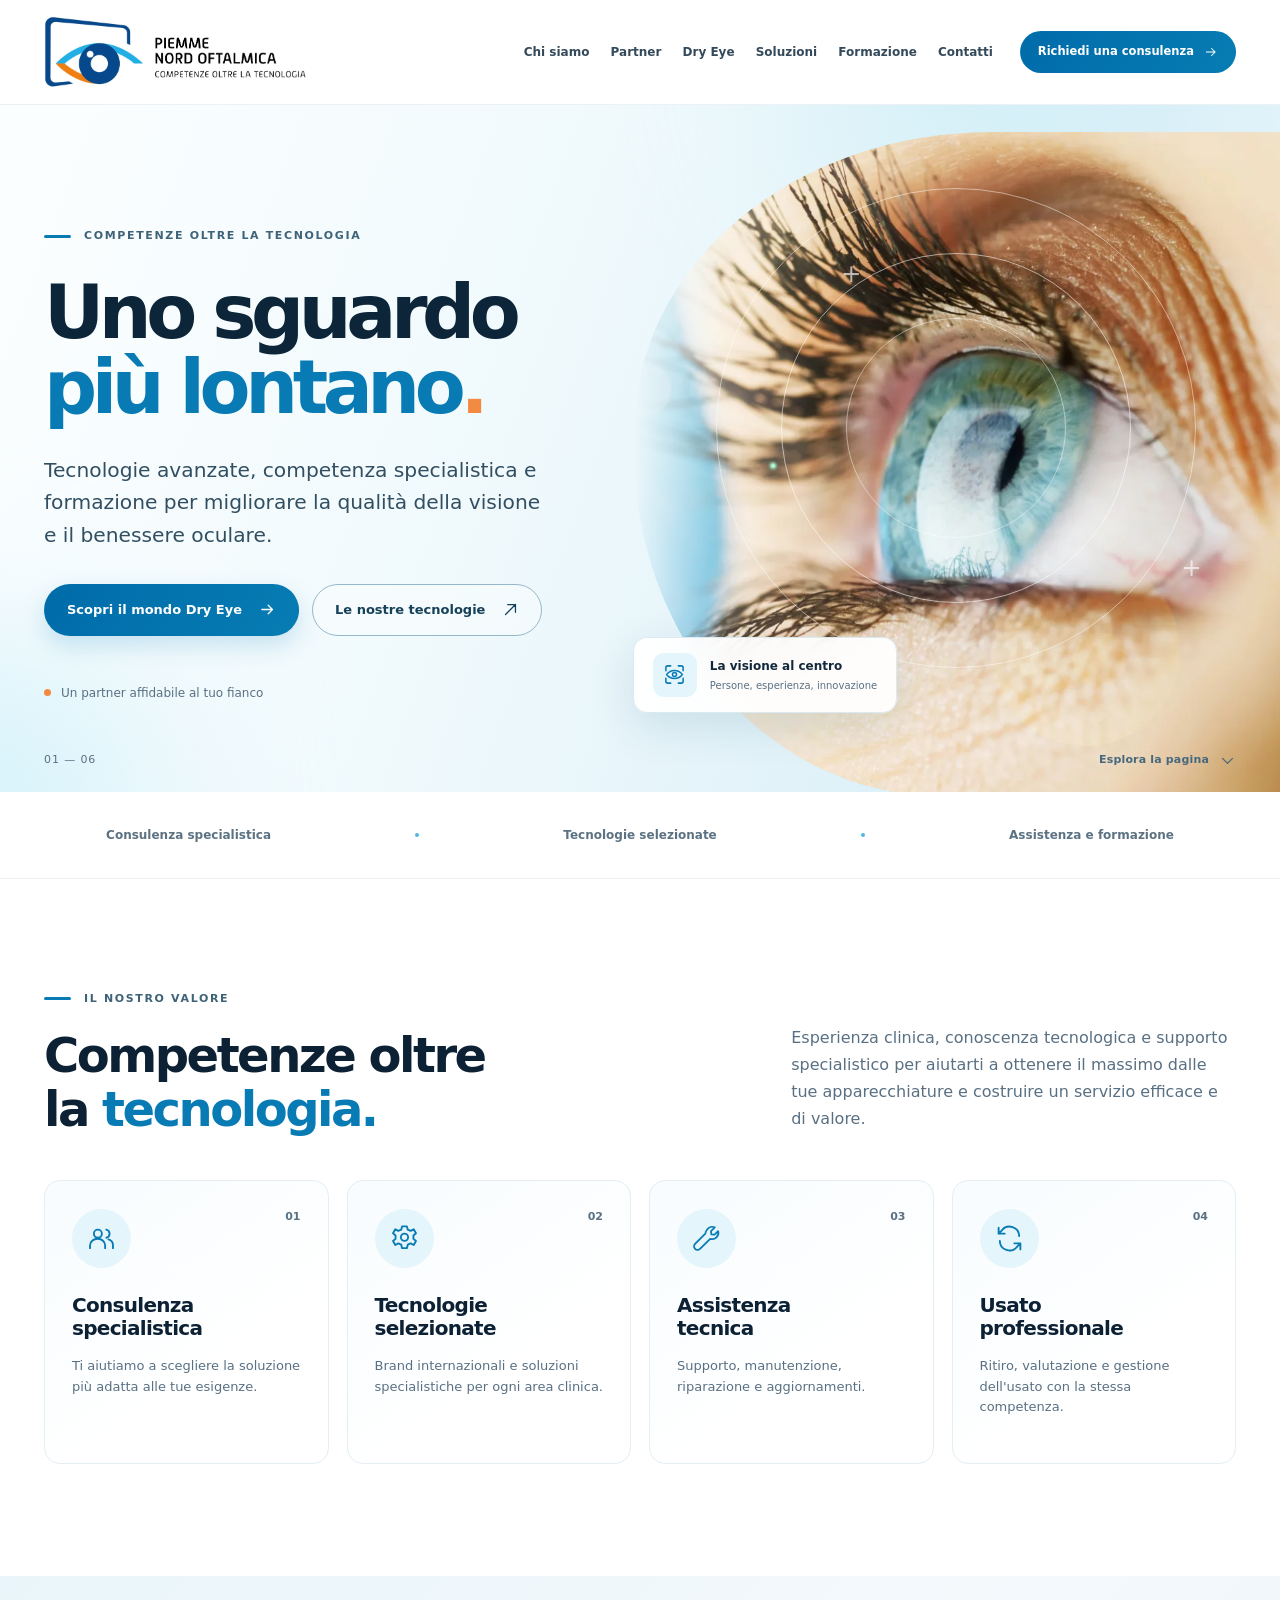
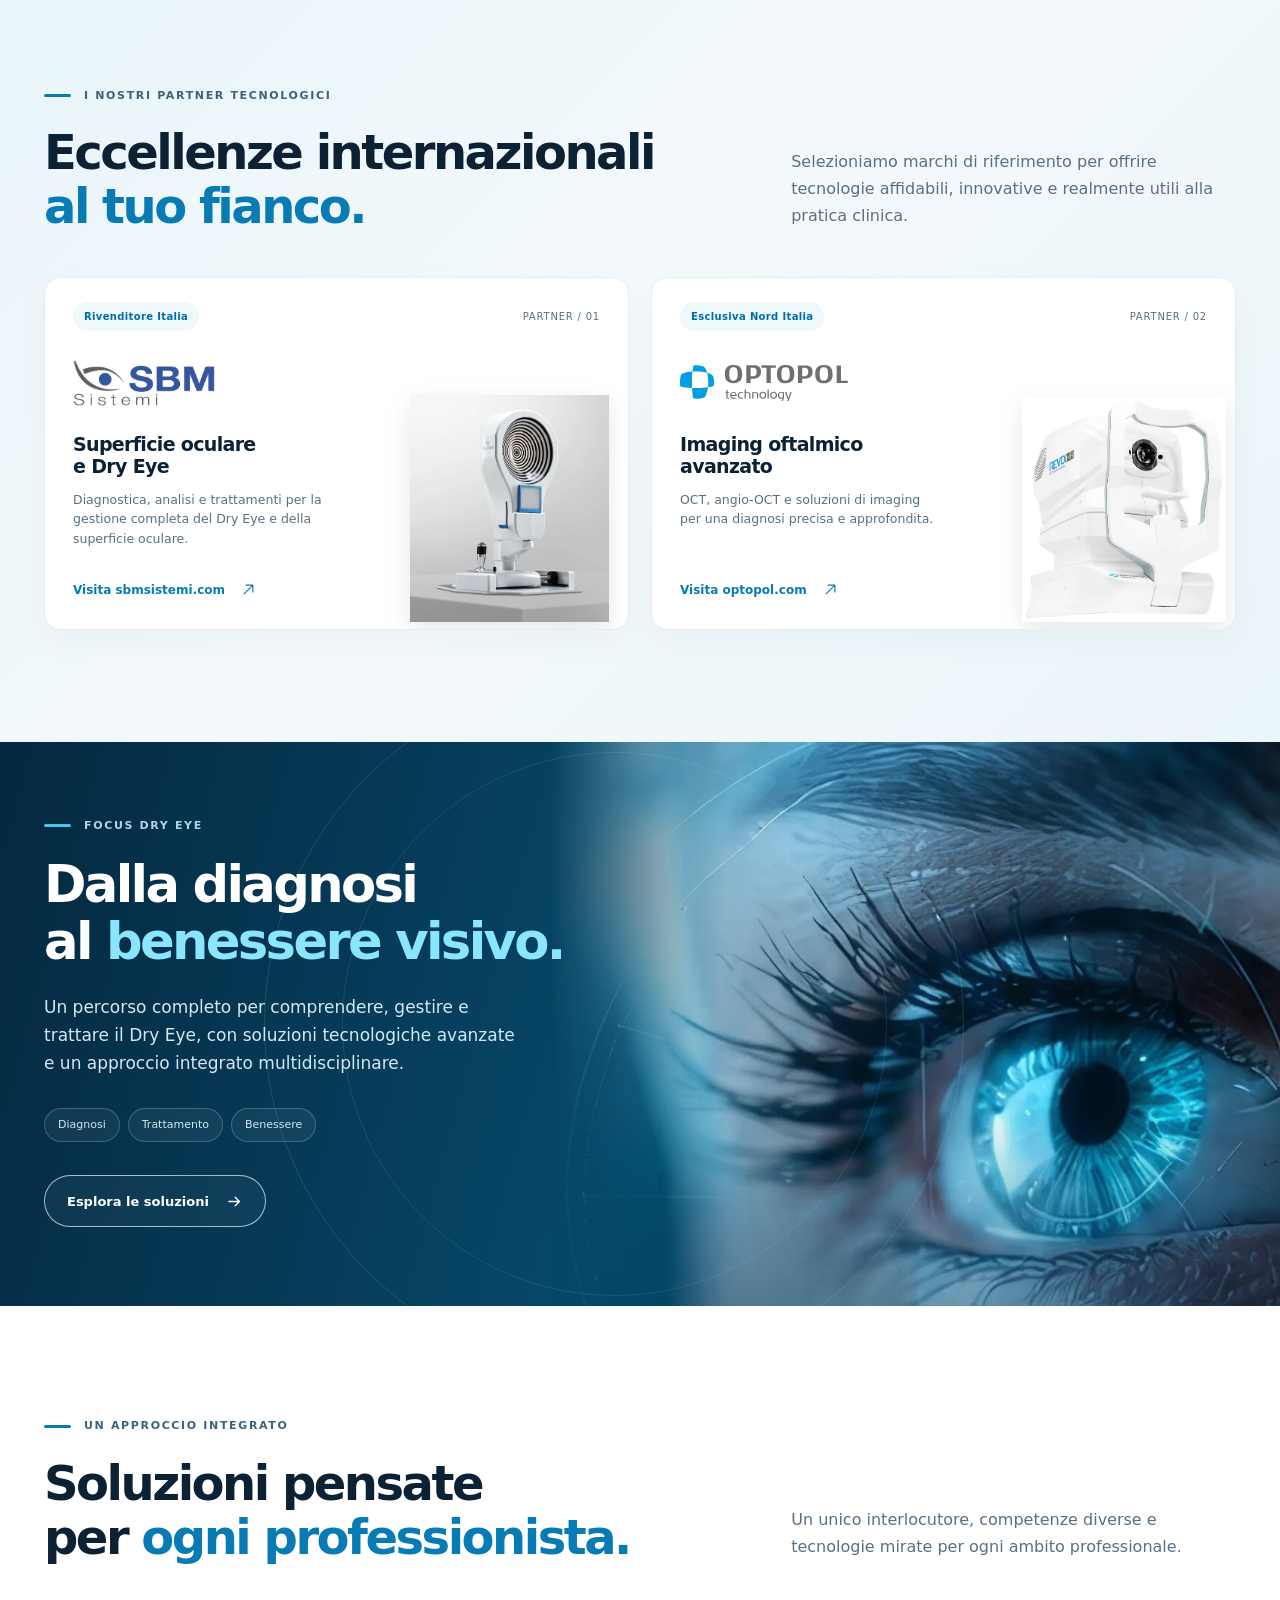
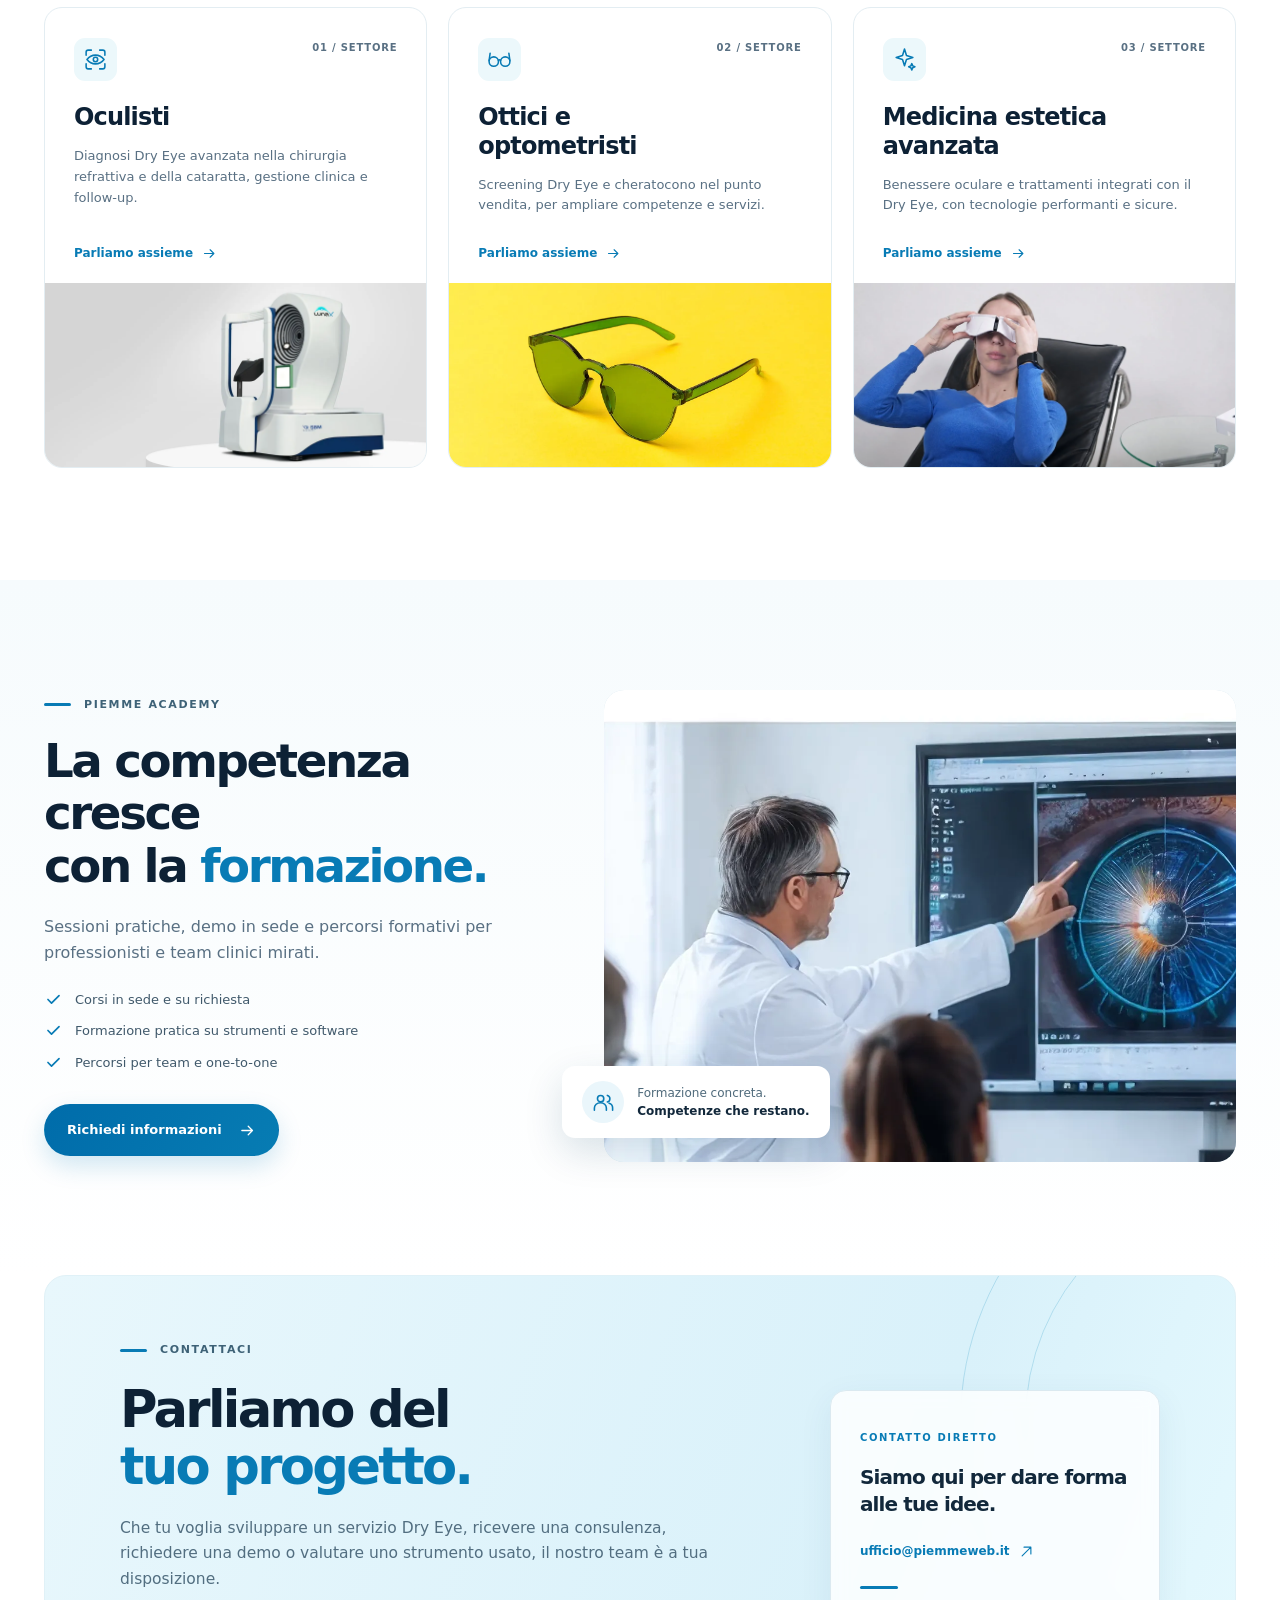
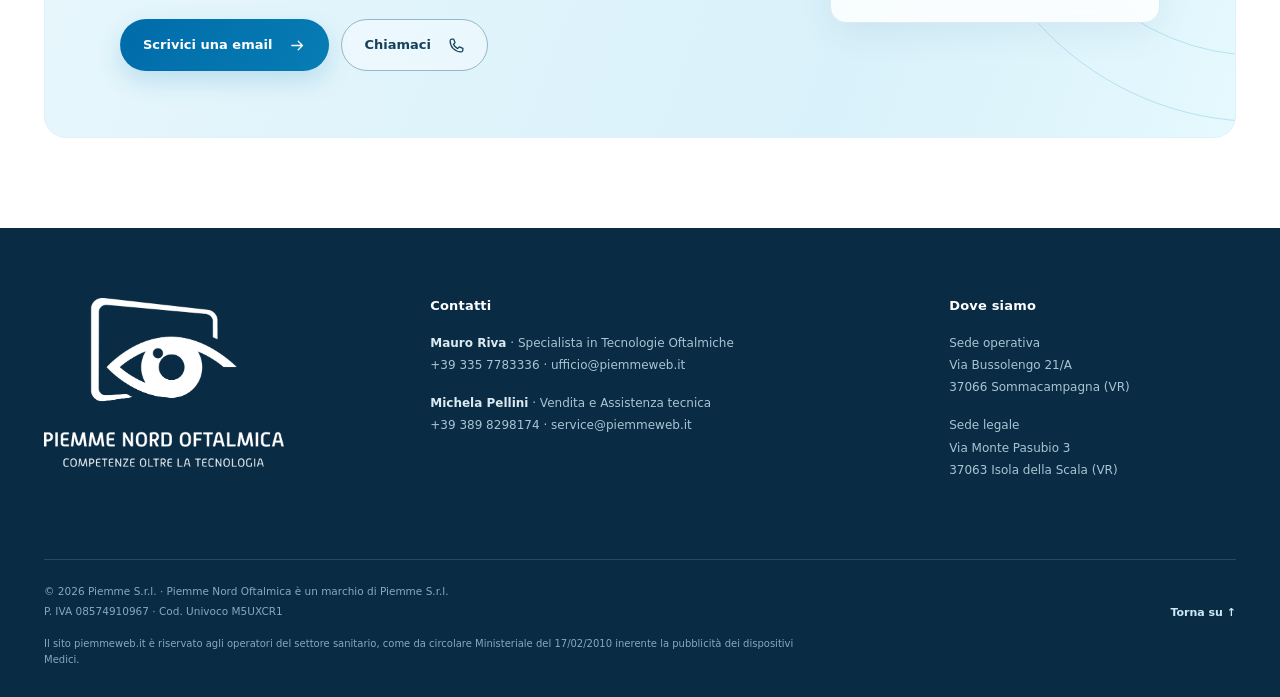
==== commit 68e410af: "Link «Parliamo assieme» e dicitura sulla pubblicità dei dispositivi medici - i link delle tre schede" ====
--- a/index.html
+++ b/index.html
@@ -227,7 +227,7 @@
               <span class="solution-icon"><svg class="icon" aria-hidden="true"><use href="#i-scan"/></svg></span>
               <h3>Oculisti</h3>
               <p>Diagnosi Dry Eye avanzata nella chirurgia refrattiva e della cataratta, gestione clinica e follow-up.</p>
-              <a class="solution-link" href="#contatti">Parliamo delle soluzioni <svg class="icon" aria-hidden="true"><use href="#i-arrow"/></svg></a>
+              <a class="solution-link" href="#contatti">Parliamo assieme <svg class="icon" aria-hidden="true"><use href="#i-arrow"/></svg></a>
             </div>
             <div class="solution-picture"><img src="assets/oculisti.webp" alt="Strumentazione diagnostica per oftalmologia" width="1600" height="744" loading="lazy"></div>
           </article>
@@ -237,7 +237,7 @@
               <span class="solution-icon"><svg class="icon" aria-hidden="true"><use href="#i-glasses"/></svg></span>
               <h3>Ottici e<br>optometristi</h3>
               <p>Screening Dry Eye e cheratocono nel punto vendita, per ampliare competenze e servizi.</p>
-              <a class="solution-link" href="#contatti">Parliamo delle soluzioni <svg class="icon" aria-hidden="true"><use href="#i-arrow"/></svg></a>
+              <a class="solution-link" href="#contatti">Parliamo assieme <svg class="icon" aria-hidden="true"><use href="#i-arrow"/></svg></a>
             </div>
             <div class="solution-picture solution-picture-yellow"><img src="assets/ottici.webp" alt="Occhiali professionali per il benessere visivo" width="1239" height="810" loading="lazy"></div>
           </article>
@@ -247,7 +247,7 @@
               <span class="solution-icon"><svg class="icon" aria-hidden="true"><use href="#i-sparkle"/></svg></span>
               <h3>Medicina estetica<br>avanzata</h3>
               <p>Benessere oculare e trattamenti integrati con il Dry Eye, con tecnologie performanti e sicure.</p>
-              <a class="solution-link" href="#contatti">Parliamo delle soluzioni <svg class="icon" aria-hidden="true"><use href="#i-arrow"/></svg></a>
+              <a class="solution-link" href="#contatti">Parliamo assieme <svg class="icon" aria-hidden="true"><use href="#i-arrow"/></svg></a>
             </div>
             <div class="solution-picture solution-picture-left"><img src="assets/estetica.webp" alt="Paziente durante un trattamento oculare" width="1600" height="774" loading="lazy"></div>
           </article>
@@ -326,6 +326,7 @@
         <p>© <span id="current-year">2026</span> Piemme S.r.l. · Piemme Nord Oftalmica è un marchio di Piemme S.r.l.<br>P. IVA 08574910967 · Cod. Univoco M5UXCR1</p>
         <a href="#inizio" class="back-to-top">Torna su ↑</a>
       </div>
+      <p class="footer-disclaimer">Il sito piemmeweb.it è riservato agli operatori del settore sanitario, come da circolare Ministeriale del 17/02/2010 inerente la pubblicità dei dispositivi Medici.</p>
     </div>
   </footer>
 </body>
--- a/styles.css
+++ b/styles.css
@@ -228,8 +228,9 @@
 .footer-contact-col p, .footer-address-col p { color: #a8c5d4; font-size: 12px; line-height: 1.85; margin-bottom: 16px; }
 .footer strong { color: #dbeaf0; font-weight: 700; }
 .footer a:not(.brand-footer):hover { color: #fff; text-decoration: underline; text-underline-offset: 3px; }
-.footer-bottom { display: flex; justify-content: space-between; align-items: end; gap: 30px; padding: 22px 0 29px; border-top: 1px solid rgba(194,223,236,.17); }
+.footer-bottom { display: flex; justify-content: space-between; align-items: end; gap: 30px; padding: 22px 0 14px; border-top: 1px solid rgba(194,223,236,.17); }
 .footer-bottom p { margin: 0; color: #88aabd; font-size: 10.5px; line-height: 1.9; }
+.footer-disclaimer { max-width: 760px; margin: 0; padding-bottom: 29px; color: #88aabd; font-size: 10px; line-height: 1.6; }
 .back-to-top { font-size: 11px; font-weight: 750; color: #cce9f6; white-space: nowrap; }
 
 /* Tablet */
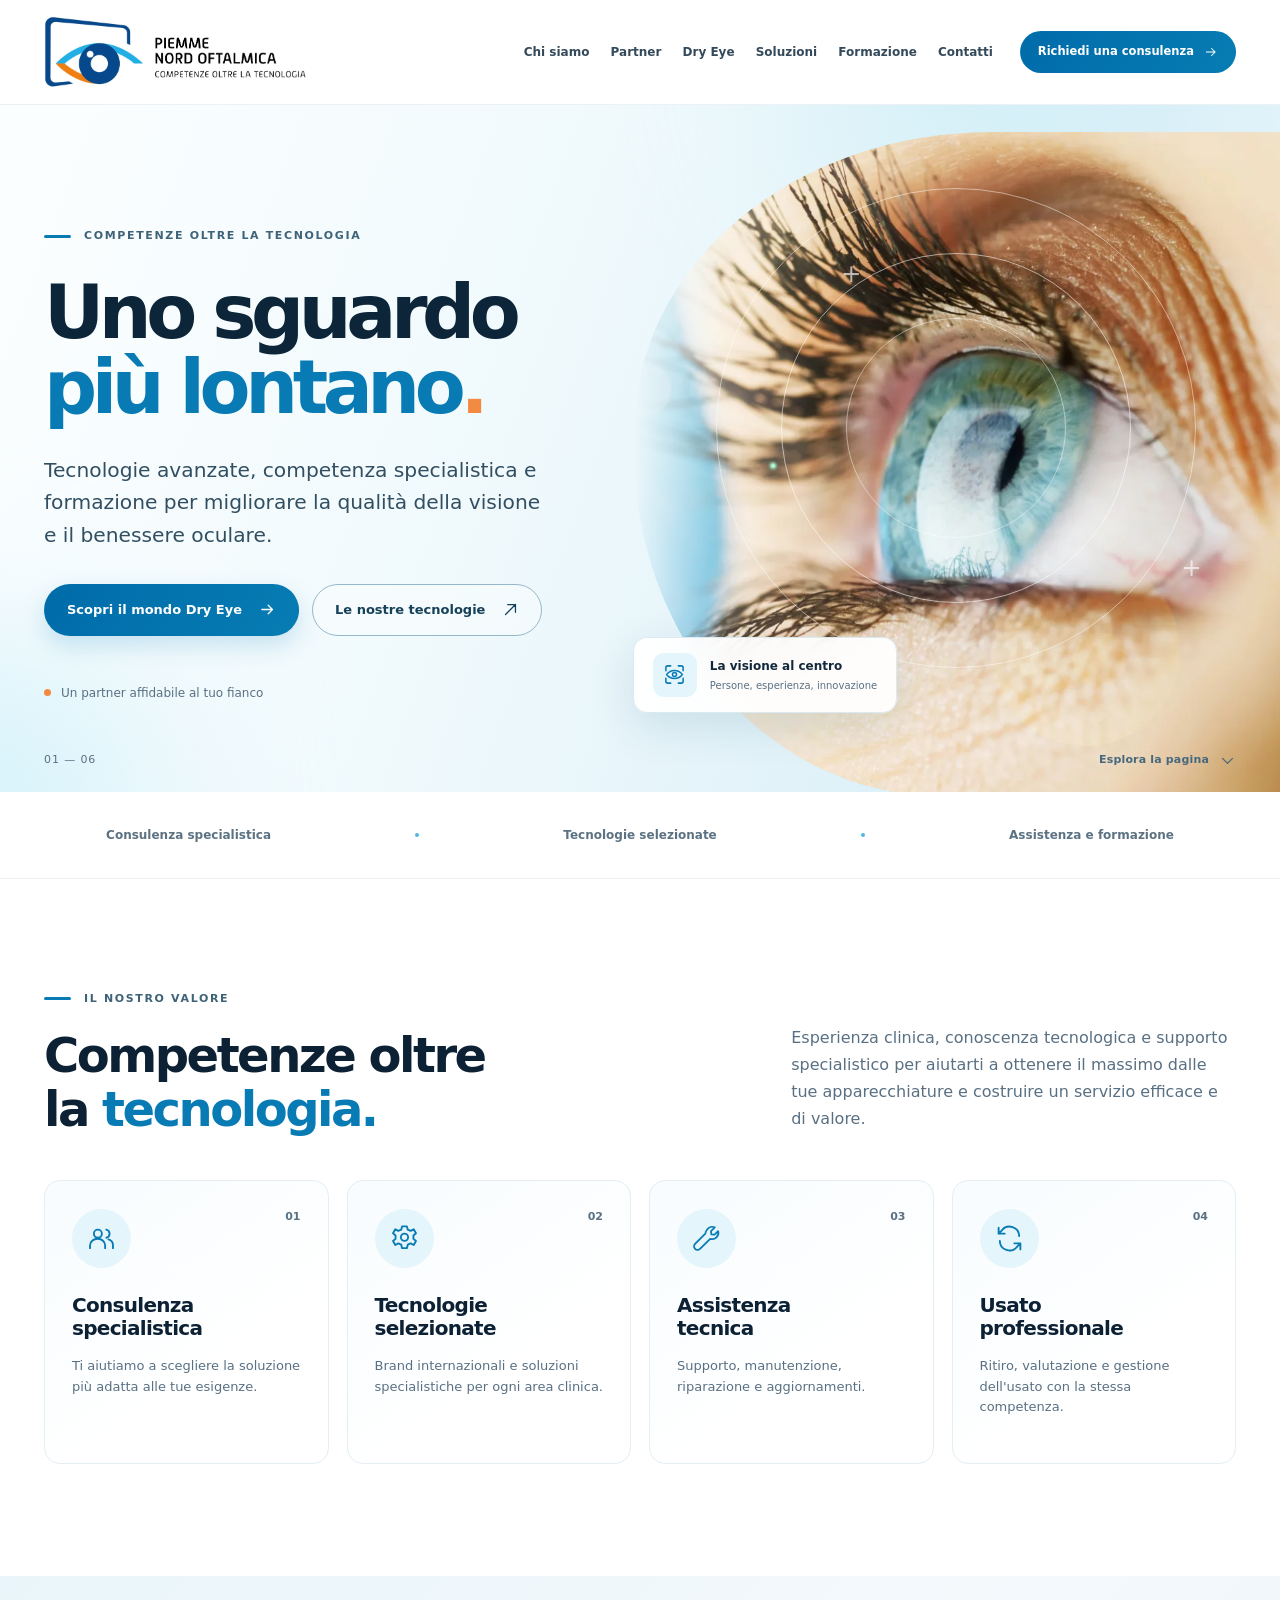
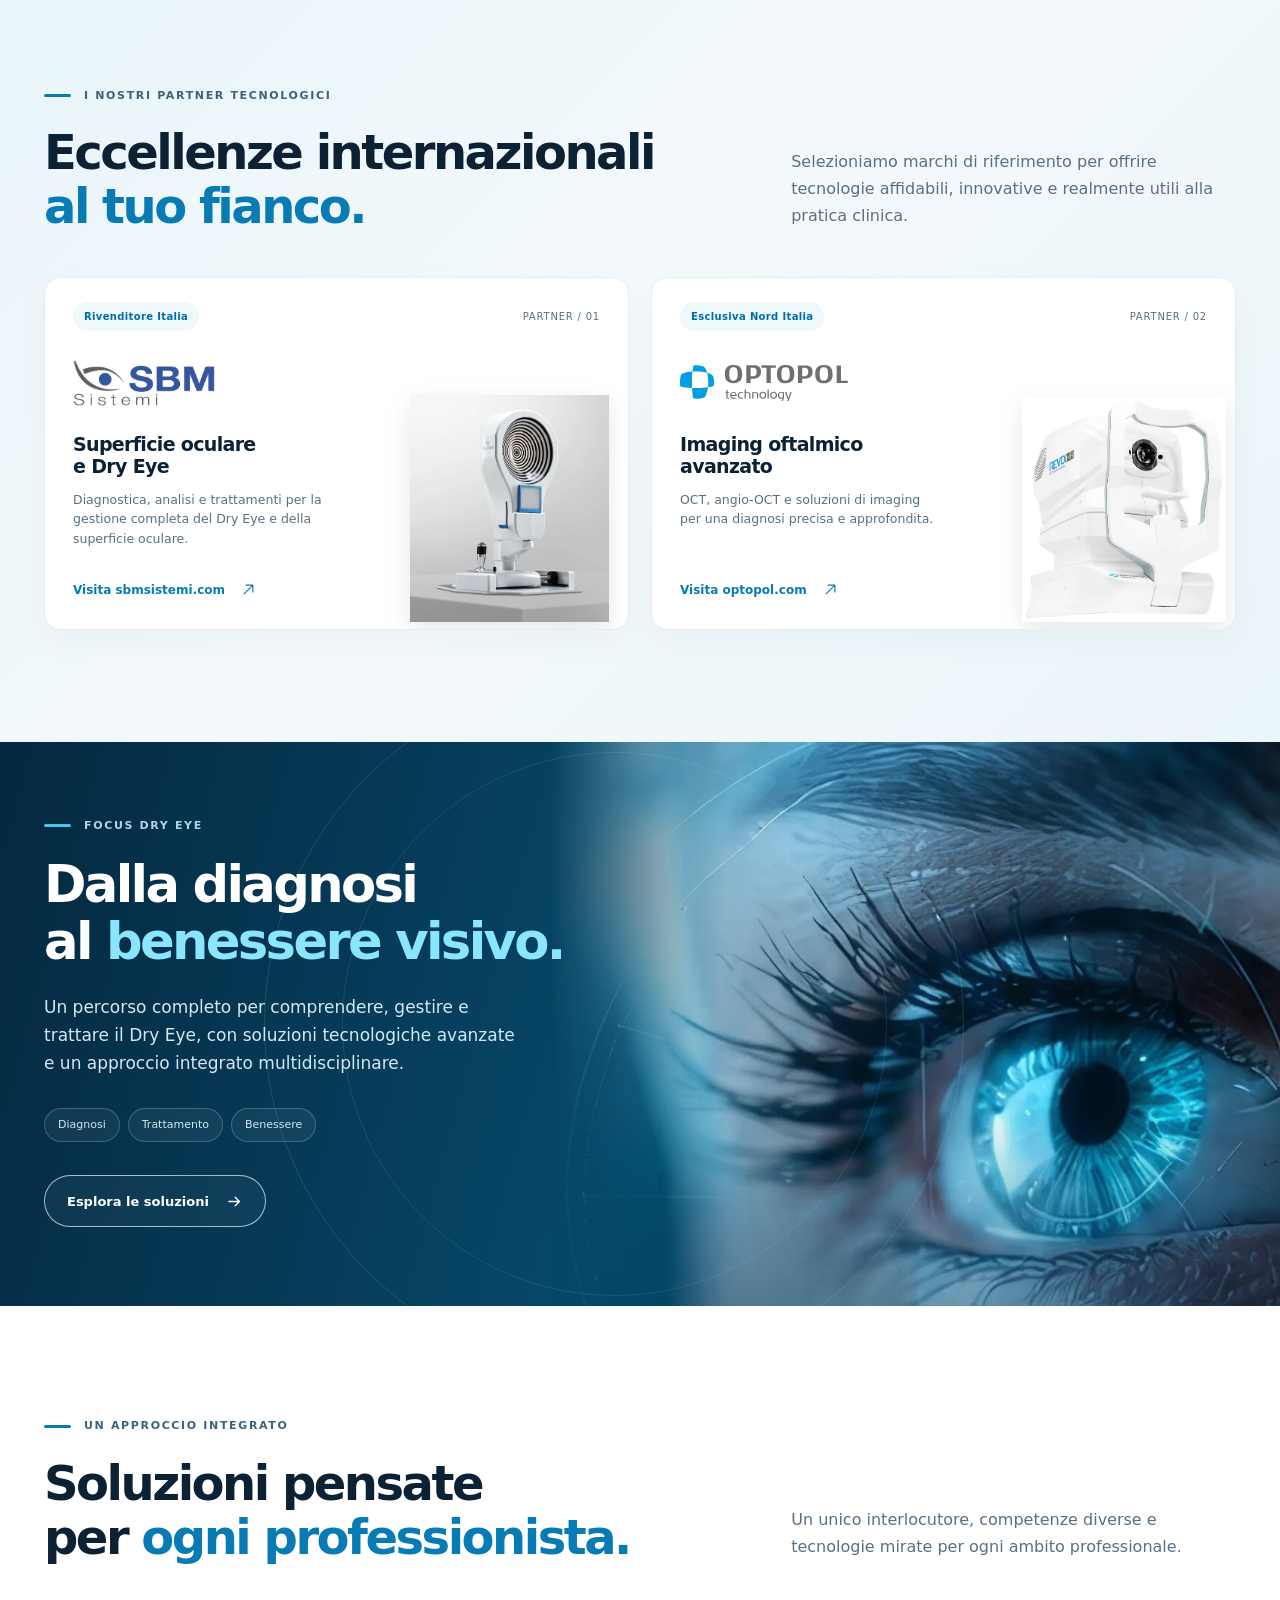
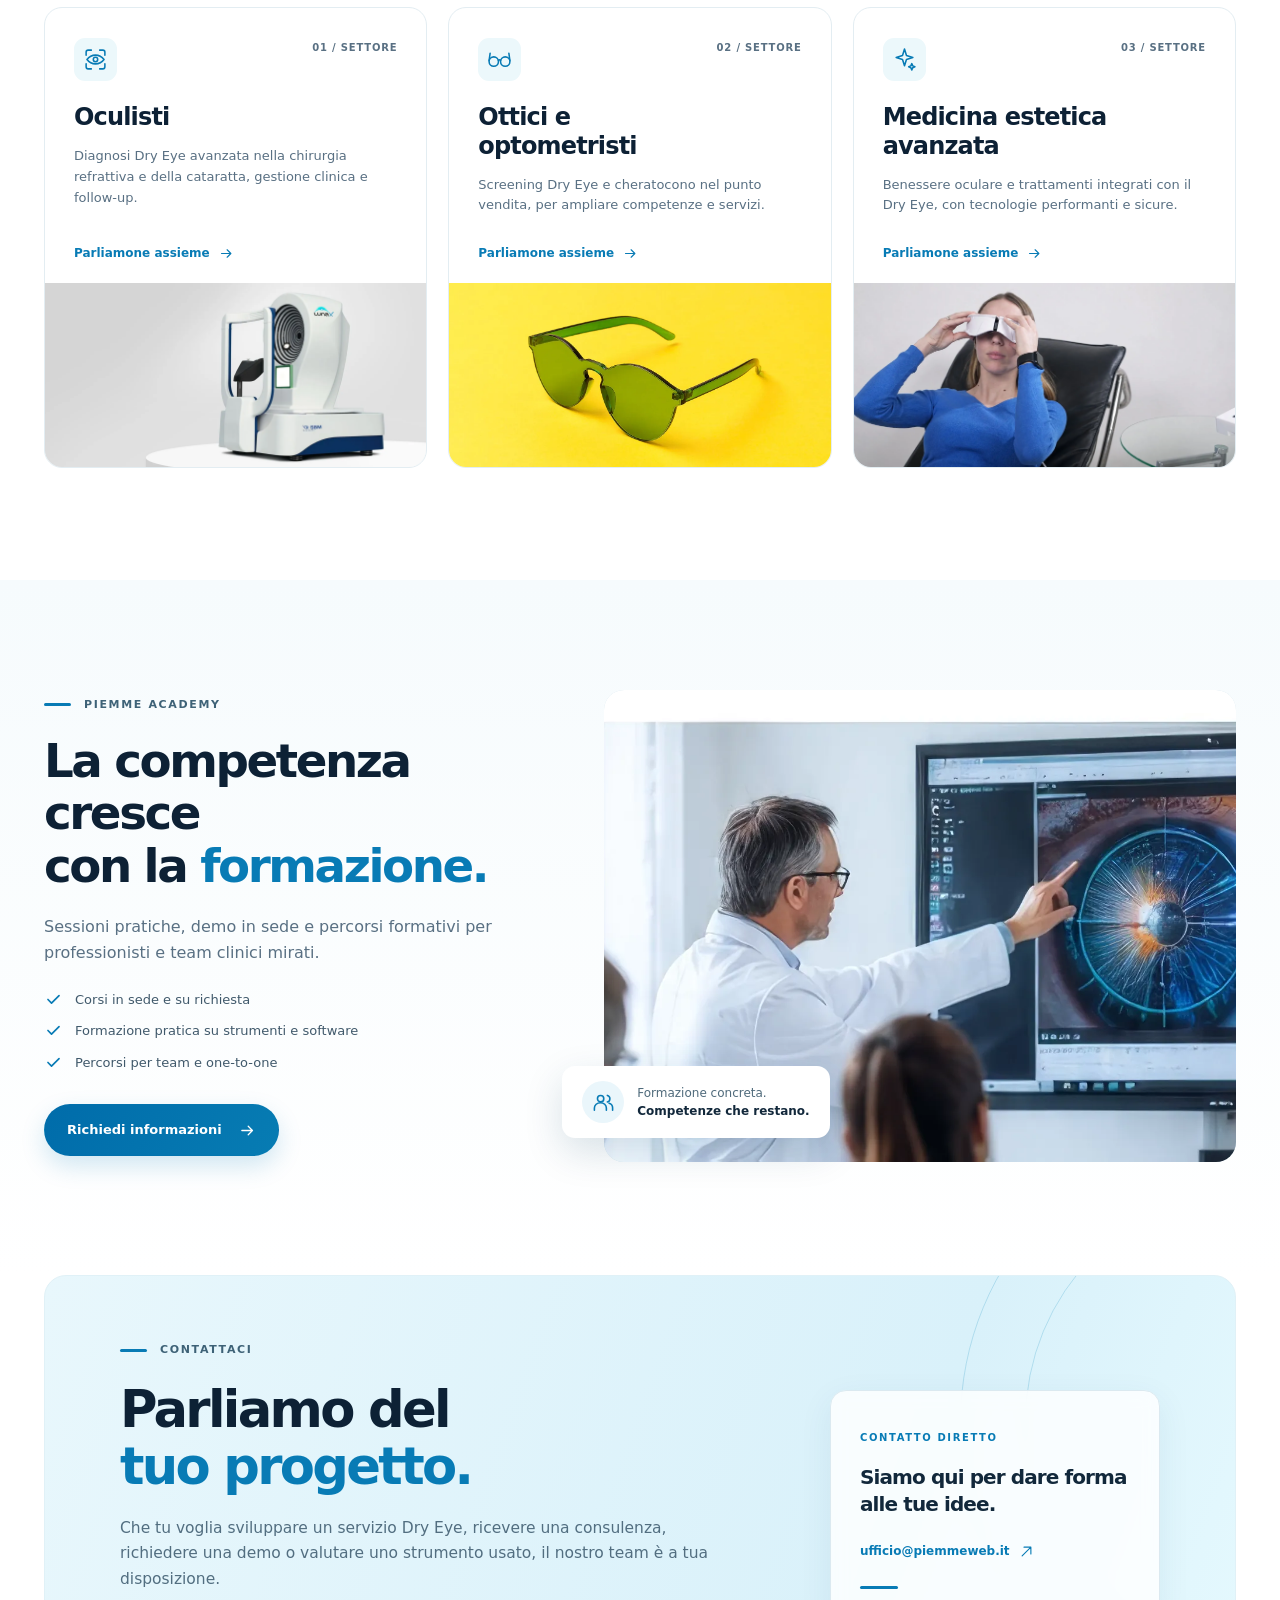
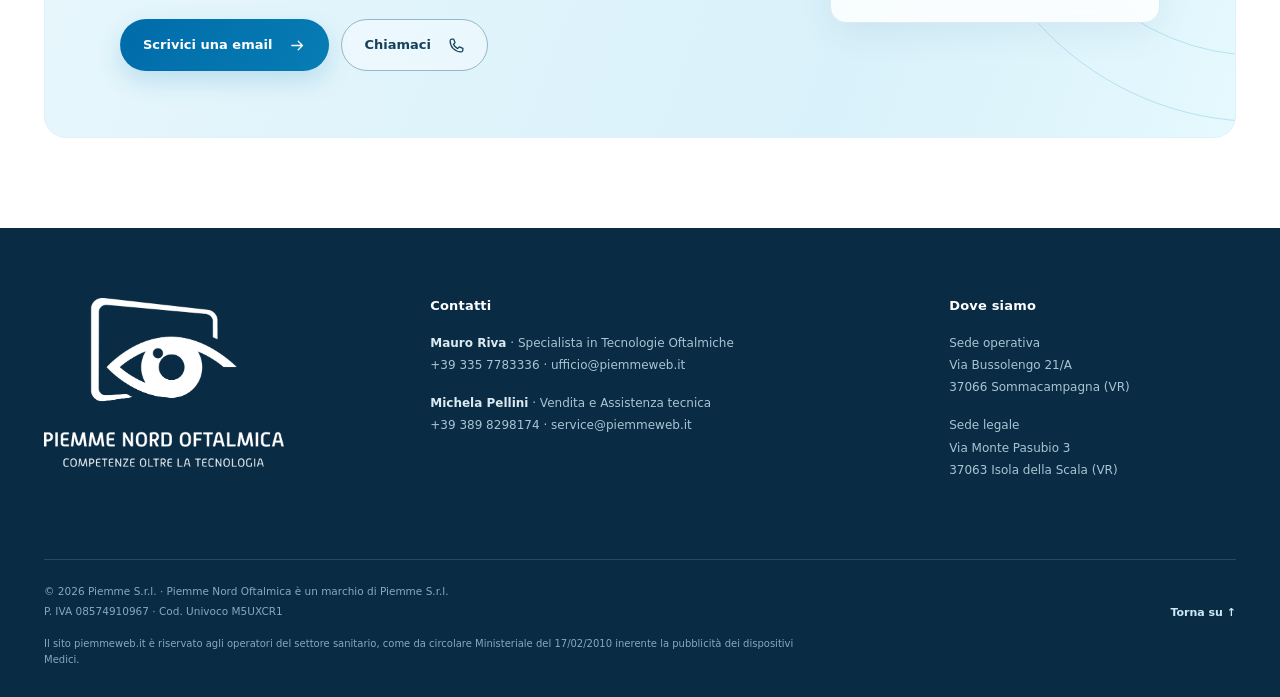
==== commit f139bd41: "Link delle schede Soluzioni: «Parliamone assieme» Corregge il testo introdotto nel commit precedente" ====
--- a/index.html
+++ b/index.html
@@ -227,7 +227,7 @@
               <span class="solution-icon"><svg class="icon" aria-hidden="true"><use href="#i-scan"/></svg></span>
               <h3>Oculisti</h3>
               <p>Diagnosi Dry Eye avanzata nella chirurgia refrattiva e della cataratta, gestione clinica e follow-up.</p>
-              <a class="solution-link" href="#contatti">Parliamo assieme <svg class="icon" aria-hidden="true"><use href="#i-arrow"/></svg></a>
+              <a class="solution-link" href="#contatti">Parliamone assieme <svg class="icon" aria-hidden="true"><use href="#i-arrow"/></svg></a>
             </div>
             <div class="solution-picture"><img src="assets/oculisti.webp" alt="Strumentazione diagnostica per oftalmologia" width="1600" height="744" loading="lazy"></div>
           </article>
@@ -237,7 +237,7 @@
               <span class="solution-icon"><svg class="icon" aria-hidden="true"><use href="#i-glasses"/></svg></span>
               <h3>Ottici e<br>optometristi</h3>
               <p>Screening Dry Eye e cheratocono nel punto vendita, per ampliare competenze e servizi.</p>
-              <a class="solution-link" href="#contatti">Parliamo assieme <svg class="icon" aria-hidden="true"><use href="#i-arrow"/></svg></a>
+              <a class="solution-link" href="#contatti">Parliamone assieme <svg class="icon" aria-hidden="true"><use href="#i-arrow"/></svg></a>
             </div>
             <div class="solution-picture solution-picture-yellow"><img src="assets/ottici.webp" alt="Occhiali professionali per il benessere visivo" width="1239" height="810" loading="lazy"></div>
           </article>
@@ -247,7 +247,7 @@
               <span class="solution-icon"><svg class="icon" aria-hidden="true"><use href="#i-sparkle"/></svg></span>
               <h3>Medicina estetica<br>avanzata</h3>
               <p>Benessere oculare e trattamenti integrati con il Dry Eye, con tecnologie performanti e sicure.</p>
-              <a class="solution-link" href="#contatti">Parliamo assieme <svg class="icon" aria-hidden="true"><use href="#i-arrow"/></svg></a>
+              <a class="solution-link" href="#contatti">Parliamone assieme <svg class="icon" aria-hidden="true"><use href="#i-arrow"/></svg></a>
             </div>
             <div class="solution-picture solution-picture-left"><img src="assets/estetica.webp" alt="Paziente durante un trattamento oculare" width="1600" height="774" loading="lazy"></div>
           </article>
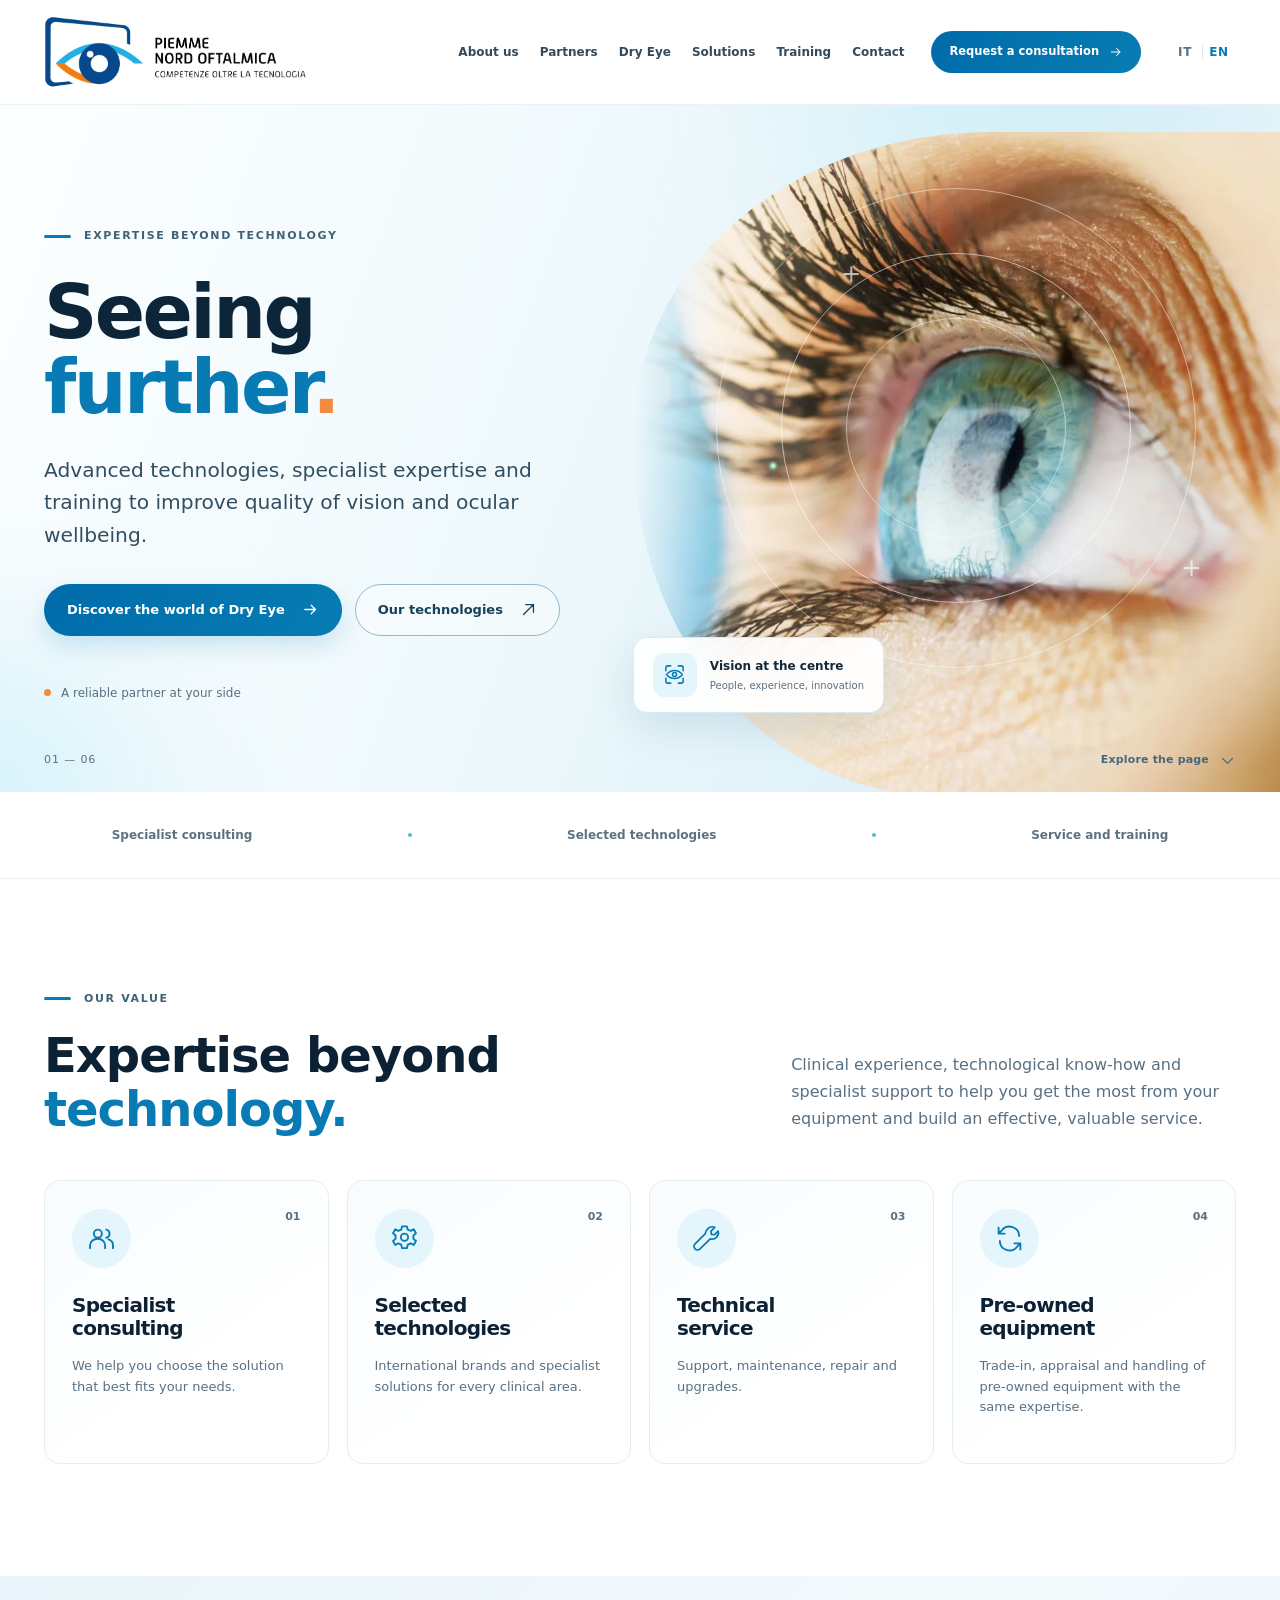
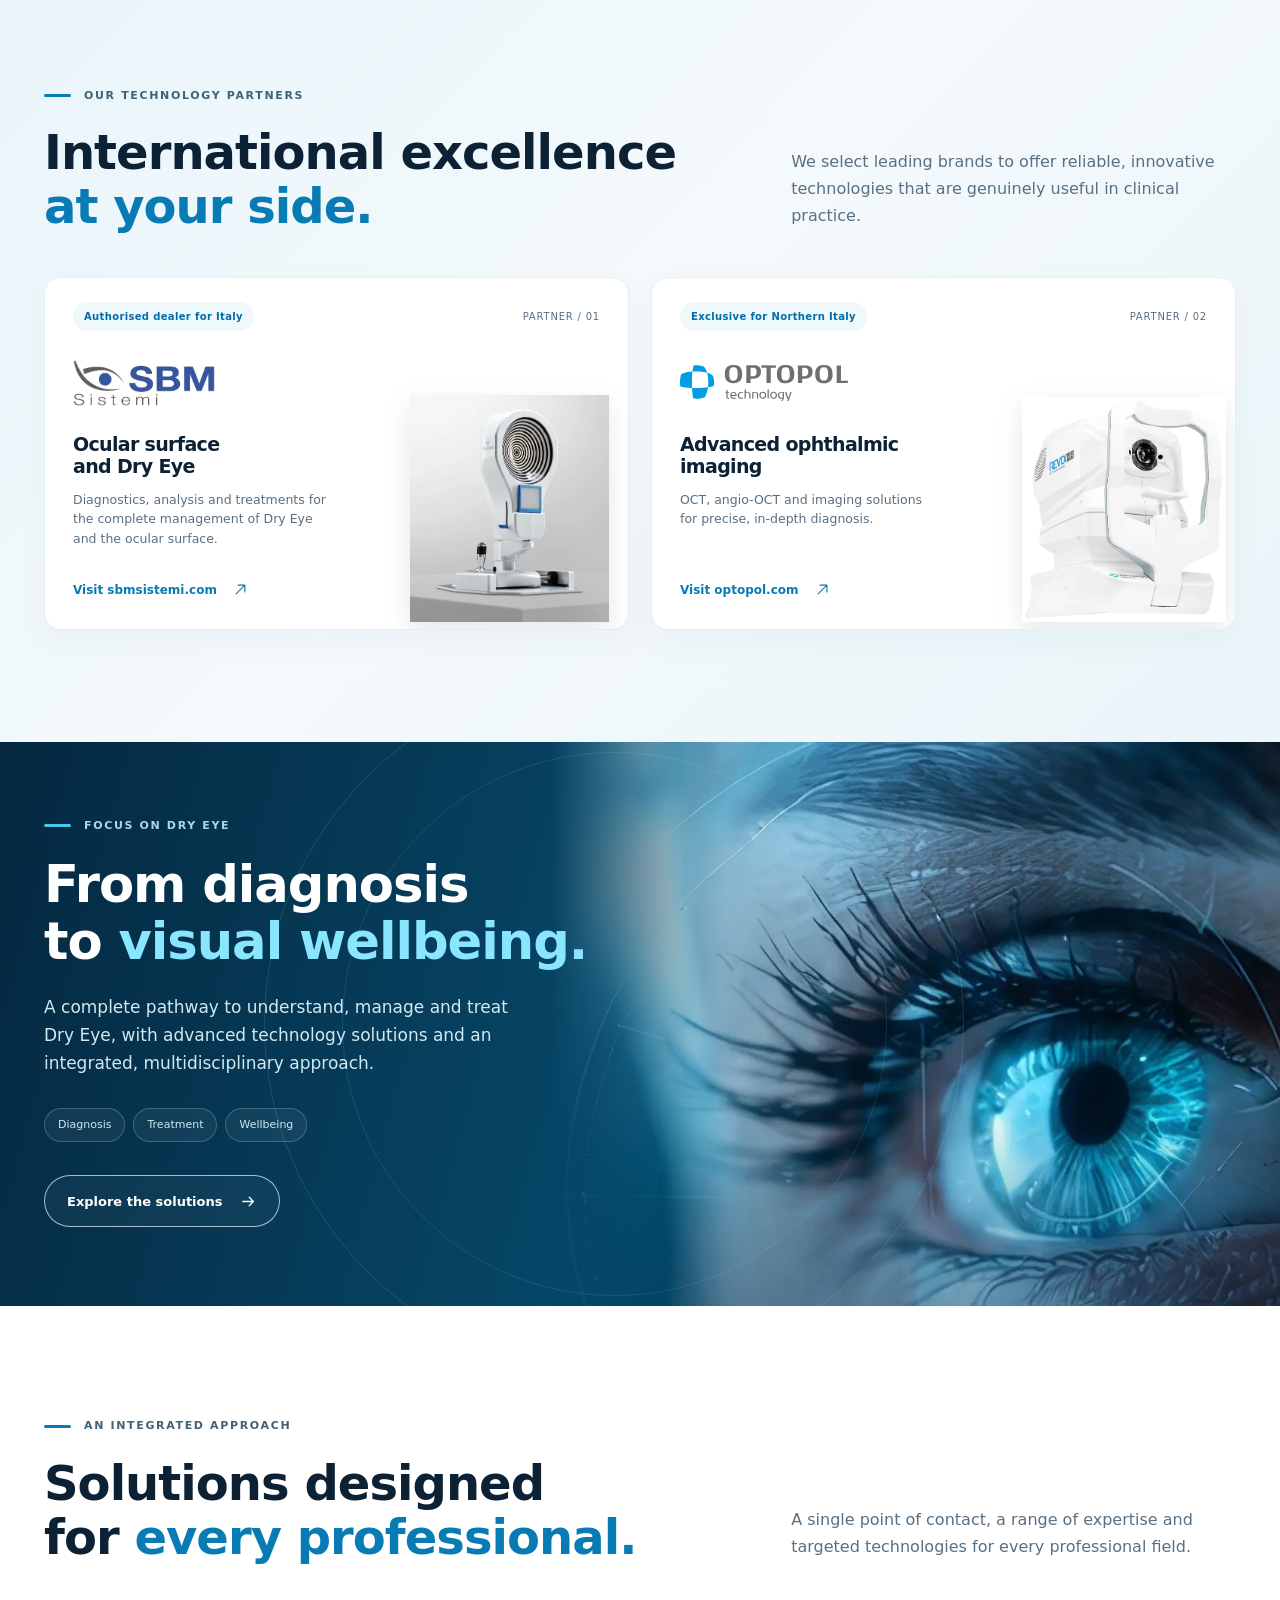
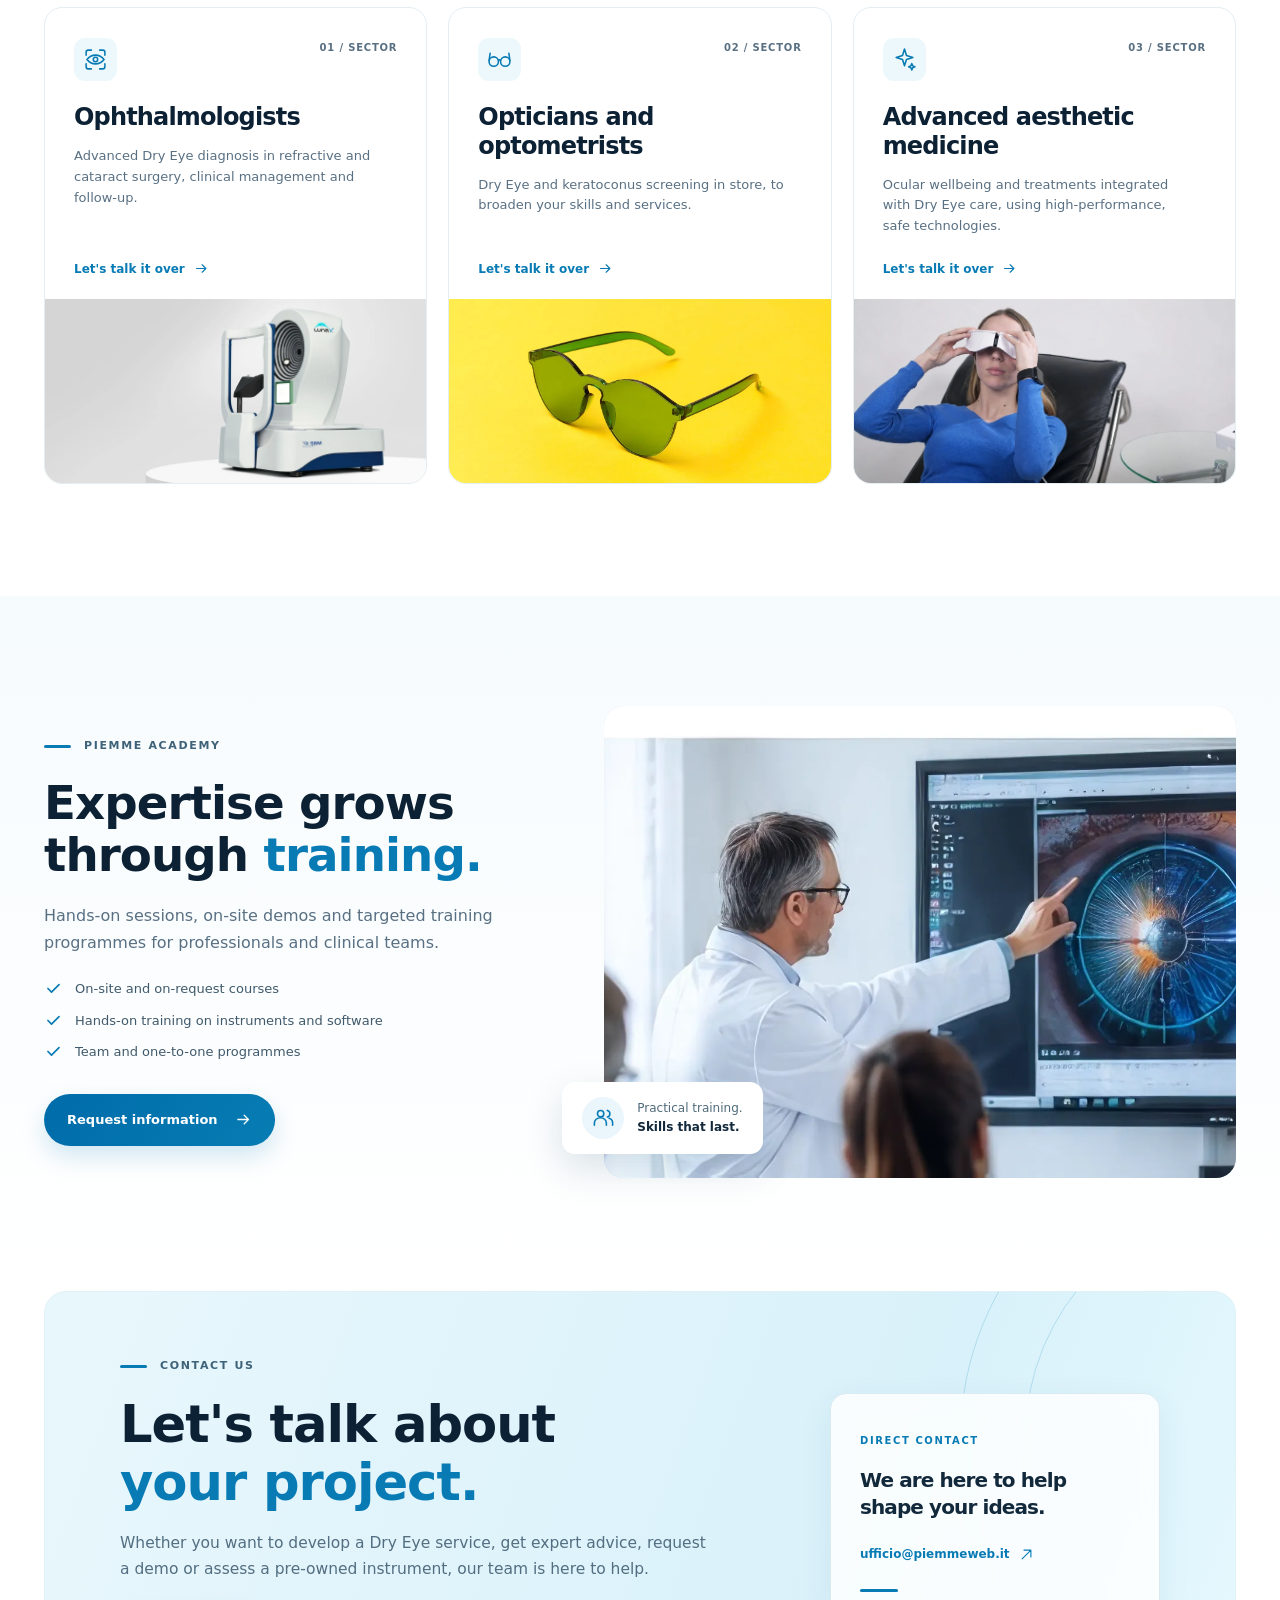
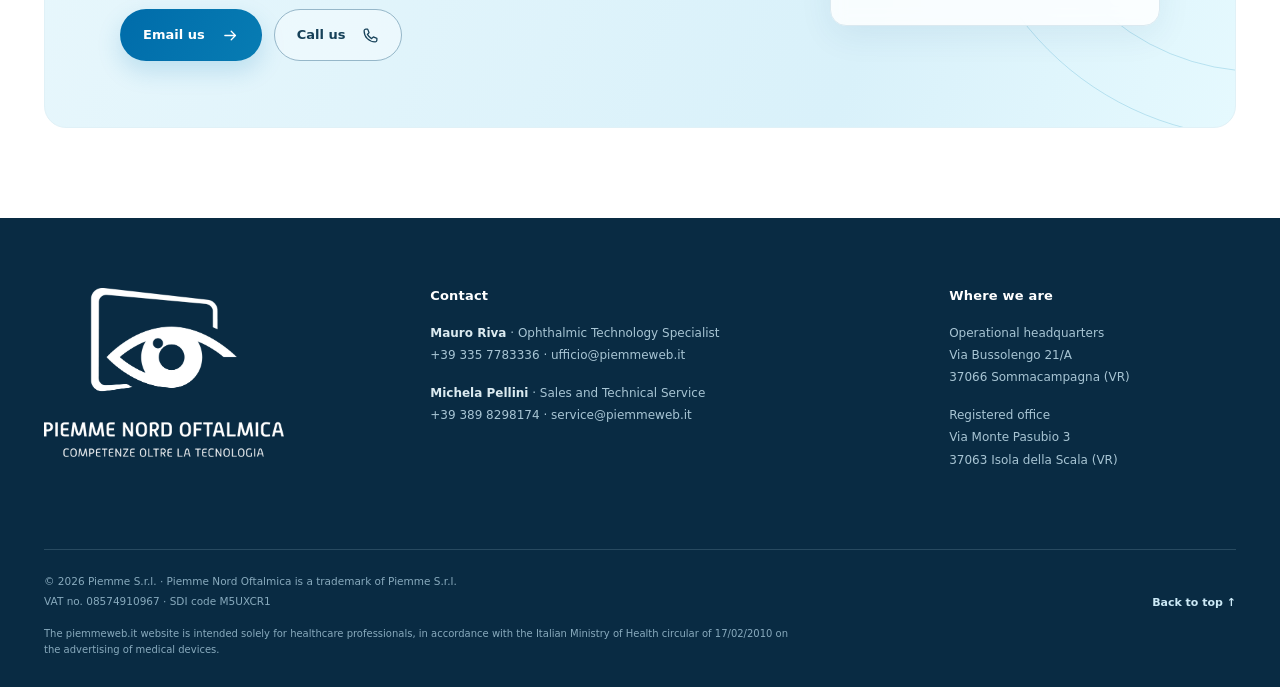
==== commit a0fd08e9: "Versione inglese con selettore di lingua, spaziatura dei titoli di sezione Versione bilingue: - nuov" ====
--- a/index.html
+++ b/index.html
@@ -3,9 +3,28 @@
 <head>
   <meta charset="utf-8">
   <meta name="viewport" content="width=device-width, initial-scale=1">
+  <script>
+    /* Lingua automatica: se la pagina non è nella lingua preferita, passa all'altra versione prima di mostrarla.
+       Vale la scelta fatta con il selettore (localStorage "pno-lang"); altrimenti la prima lingua del browser:
+       italiano → IT, qualunque altra → EN. I crawler non vengono reindirizzati, così indicizzano entrambe le pagine. */
+    (function () {
+      var page = document.documentElement.lang;
+      if (/bot|crawl|spider|slurp|lighthouse/i.test(navigator.userAgent)) return;
+      var lang;
+      try { lang = localStorage.getItem('pno-lang'); } catch (e) {}
+      if (lang !== 'it' && lang !== 'en') {
+        var first = ((navigator.languages && navigator.languages[0]) || navigator.language || '').toLowerCase();
+        lang = first.indexOf('it') === 0 ? 'it' : 'en';
+      }
+      if (lang !== page) location.replace((page === 'it' ? 'en/index.html' : '../index.html') + location.hash);
+    })();
+  </script>
   <meta name="theme-color" content="#f8fcfd">
   <meta name="description" content="Piemme Nord Oftalmica: tecnologie oftalmiche, consulenza specialistica, assistenza tecnica e formazione per i professionisti della visione.">
   <title>Piemme Nord Oftalmica — Uno sguardo più lontano</title>
+  <link rel="alternate" hreflang="it" href="index.html">
+  <link rel="alternate" hreflang="en" href="en/index.html">
+  <link rel="alternate" hreflang="x-default" href="en/index.html">
   <link rel="icon" href="assets/favicon.png" type="image/png">
   <link rel="preload" href="assets/hero-eye.webp" as="image">
   <link rel="stylesheet" href="styles.css">
@@ -48,7 +67,11 @@
       </nav>
 
       <a class="button button-primary header-cta" href="#contatti">Richiedi una consulenza <svg class="icon" aria-hidden="true"><use href="#i-arrow"/></svg></a>
-      <button class="menu-toggle" id="menu-toggle" type="button" aria-label="Apri menu" aria-controls="navigazione" aria-expanded="false">
+      <nav class="lang-switch" aria-label="Lingua">
+        <a href="index.html" hreflang="it" lang="it" data-lang="it" aria-current="true">IT</a>
+        <a href="en/index.html" hreflang="en" lang="en" data-lang="en">EN</a>
+      </nav>
+      <button class="menu-toggle" id="menu-toggle" type="button" aria-label="Apri menu" data-label-open="Apri menu" data-label-close="Chiudi menu" aria-controls="navigazione" aria-expanded="false">
         <span></span><span></span><span></span>
       </button>
     </div>
--- a/styles.css
+++ b/styles.css
@@ -57,6 +57,11 @@
 .button-outline:hover { border-color: var(--blue); background: #fff; }
 .header-cta { min-height: 42px; padding: 0 17px; gap: 10px; font-size: 11.5px; flex: 0 0 auto; box-shadow: none; }
 .header-cta svg { width: 14px; height: 14px; }
+/* Selettore di lingua IT | EN: la lingua corrente è in blu */
+.lang-switch { display: flex; align-items: center; flex: 0 0 auto; font-size: 12px; font-weight: 750; letter-spacing: .06em; }
+.lang-switch a { position: relative; display: grid; place-items: center; min-width: 34px; min-height: 34px; padding: 0 6px; color: var(--muted); transition: color .2s ease; }
+.lang-switch a + a::before { content: ""; position: absolute; left: 0; top: 10px; bottom: 10px; width: 1px; background: var(--line); }
+.lang-switch a:hover, .lang-switch a[aria-current="true"] { color: var(--blue); }
 .menu-toggle { display: none; cursor: pointer; width: 44px; height: 44px; background: transparent; border: 1px solid #cee1ea; border-radius: 12px; justify-content: center; align-items: center; flex-direction: column; gap: 5px; padding: 9px; }
 .menu-toggle span { width: 20px; height: 2px; background: var(--ink); border-radius: 2px; transition: transform .2s, opacity .2s; }
 .menu-toggle[aria-expanded="true"] span:first-child { transform: translateY(7px) rotate(45deg); }
@@ -68,7 +73,7 @@
 .eyebrow { display: flex; align-items: center; gap: 13px; margin: 0 0 22px; text-transform: uppercase; font-size: 11px; font-weight: 780; letter-spacing: .15em; color: #3e6277; }
 .eyebrow-rule { flex: 0 0 auto; display: block; width: 27px; height: 3px; background: var(--blue); border-radius: 5px; }
 h1, h2, h3, p { margin-top: 0; }
-h2 { color: var(--ink-deep); font-size: clamp(32px, 3.8vw, 48px); line-height: 1.12; font-weight: 780; letter-spacing: -.052em; margin-bottom: 0; }
+h2 { color: var(--ink-deep); font-size: clamp(32px, 3.8vw, 48px); line-height: 1.12; font-weight: 780; letter-spacing: -.02em; margin-bottom: 0; }
 h3 { color: var(--ink-deep); line-height: 1.19; font-weight: 760; letter-spacing: -.035em; }
 .text-blue { color: var(--blue); }
 .section-intro { margin-bottom: 43px; }
@@ -83,7 +88,7 @@
 .hero-inner { display: grid; grid-template-columns: 52% 48%; min-height: 610px; position: relative; }
 .hero-copy { padding: 123px 0 90px; position: relative; z-index: 4; }
 .hero-copy .eyebrow { margin-bottom: 30px; }
-.hero h1 { font-weight: 800; font-size: clamp(58px, 5.8vw, 80px); line-height: 1.02; letter-spacing: -.073em; color: #0c2539; margin: 0 0 28px; }
+.hero h1 { font-weight: 800; font-size: clamp(58px, 5.8vw, 80px); line-height: 1.02; letter-spacing: -.035em; color: #0c2539; margin: 0 0 28px; }
 .hero h1 > span { color: var(--blue); }
 .hero-dot { color: var(--orange); }
 .hero-lead { color: #324f62; font-size: clamp(18px, 1.58vw, 21px); font-weight: 450; line-height: 1.61; max-width: 497px; margin-bottom: 32px; }
@@ -314,10 +319,10 @@
   .brand-mark { height: 48px; }
   .footer-logo { width: 200px; }
   .header-cta { display: none; }
-  .menu-toggle { margin-left: auto; }
+  .lang-switch { margin-left: auto; }
   .hero-copy { padding-top: 59px; }
   .hero-copy .eyebrow { font-size: 10px; letter-spacing: .11em; margin-bottom: 27px; }
-  .hero h1 { font-size: clamp(47px, 10.2vw, 61px); letter-spacing: -.075em; }
+  .hero h1 { font-size: clamp(47px, 10.2vw, 61px); }
   .hero-lead { font-size: 17px; line-height: 1.55; margin-bottom: 27px; }
   .hero-actions { align-items: stretch; }
   .hero-actions .button { min-height: 48px; padding: 0 17px; }
@@ -371,6 +376,8 @@
   .footer-bottom { flex-direction: column; align-items: start; }
 }
 @media (max-width: 390px) {
+  /* sui telefoni più stretti «Uno sguardo» non sta su una riga a 47 px */
+  .hero h1 { font-size: min(47px, 13.5vw); }
   .hero-actions .button { width: 100%; }
   .values-grid { grid-template-columns: 1fr; }
   .value-card { min-height: 0; }
@@ -380,6 +387,12 @@
   .partner-logo { font-size: 25px; }
   .contact-actions .button { width: 100%; }
 }
+@media (max-width: 359px) {
+  /* telefoni molto stretti: logo, selettore di lingua e menu devono stare su una riga */
+  .header-inner { gap: 8px; }
+  .brand-mark { height: 40px; }
+  .lang-switch a { min-width: 30px; padding: 0 3px; }
+}
 @media (prefers-reduced-motion: reduce) {
   html { scroll-behavior: auto; }
   *, *::before, *::after { transition-duration: .001ms !important; animation-duration: .001ms !important; }
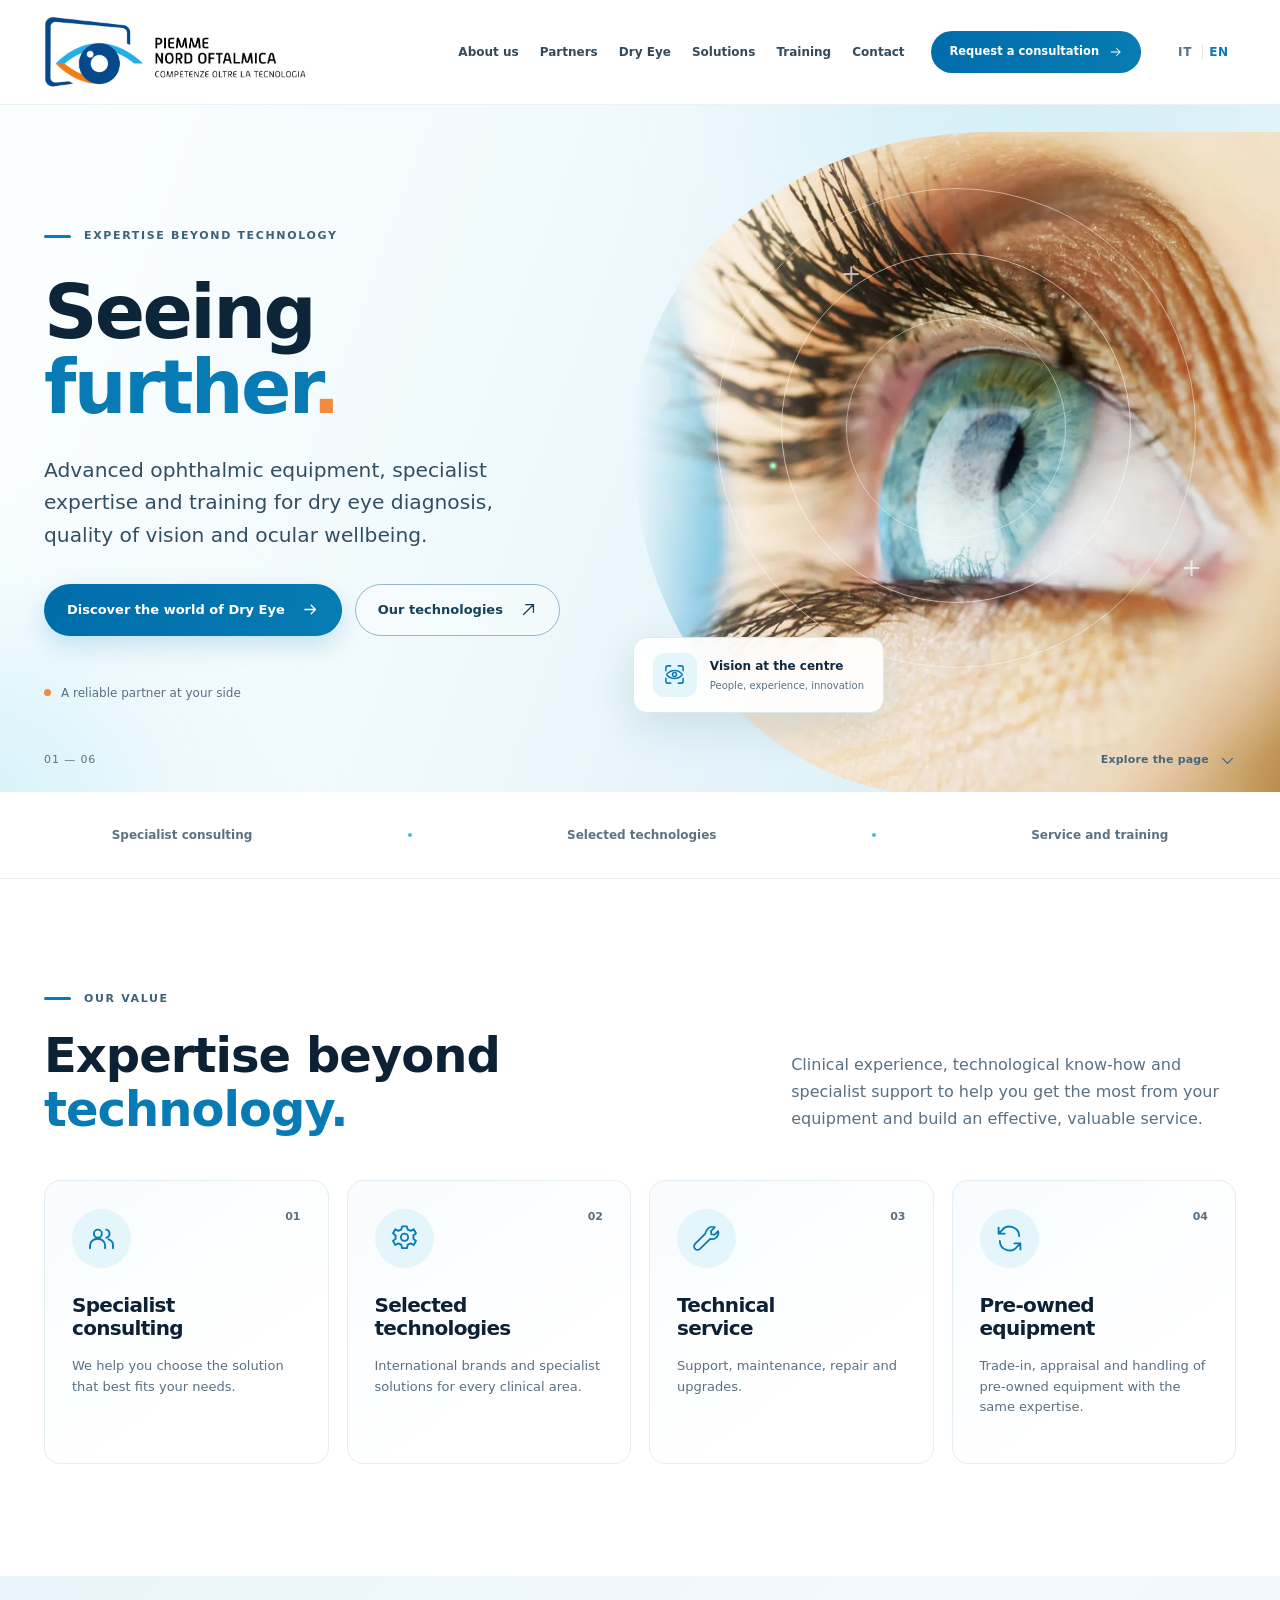
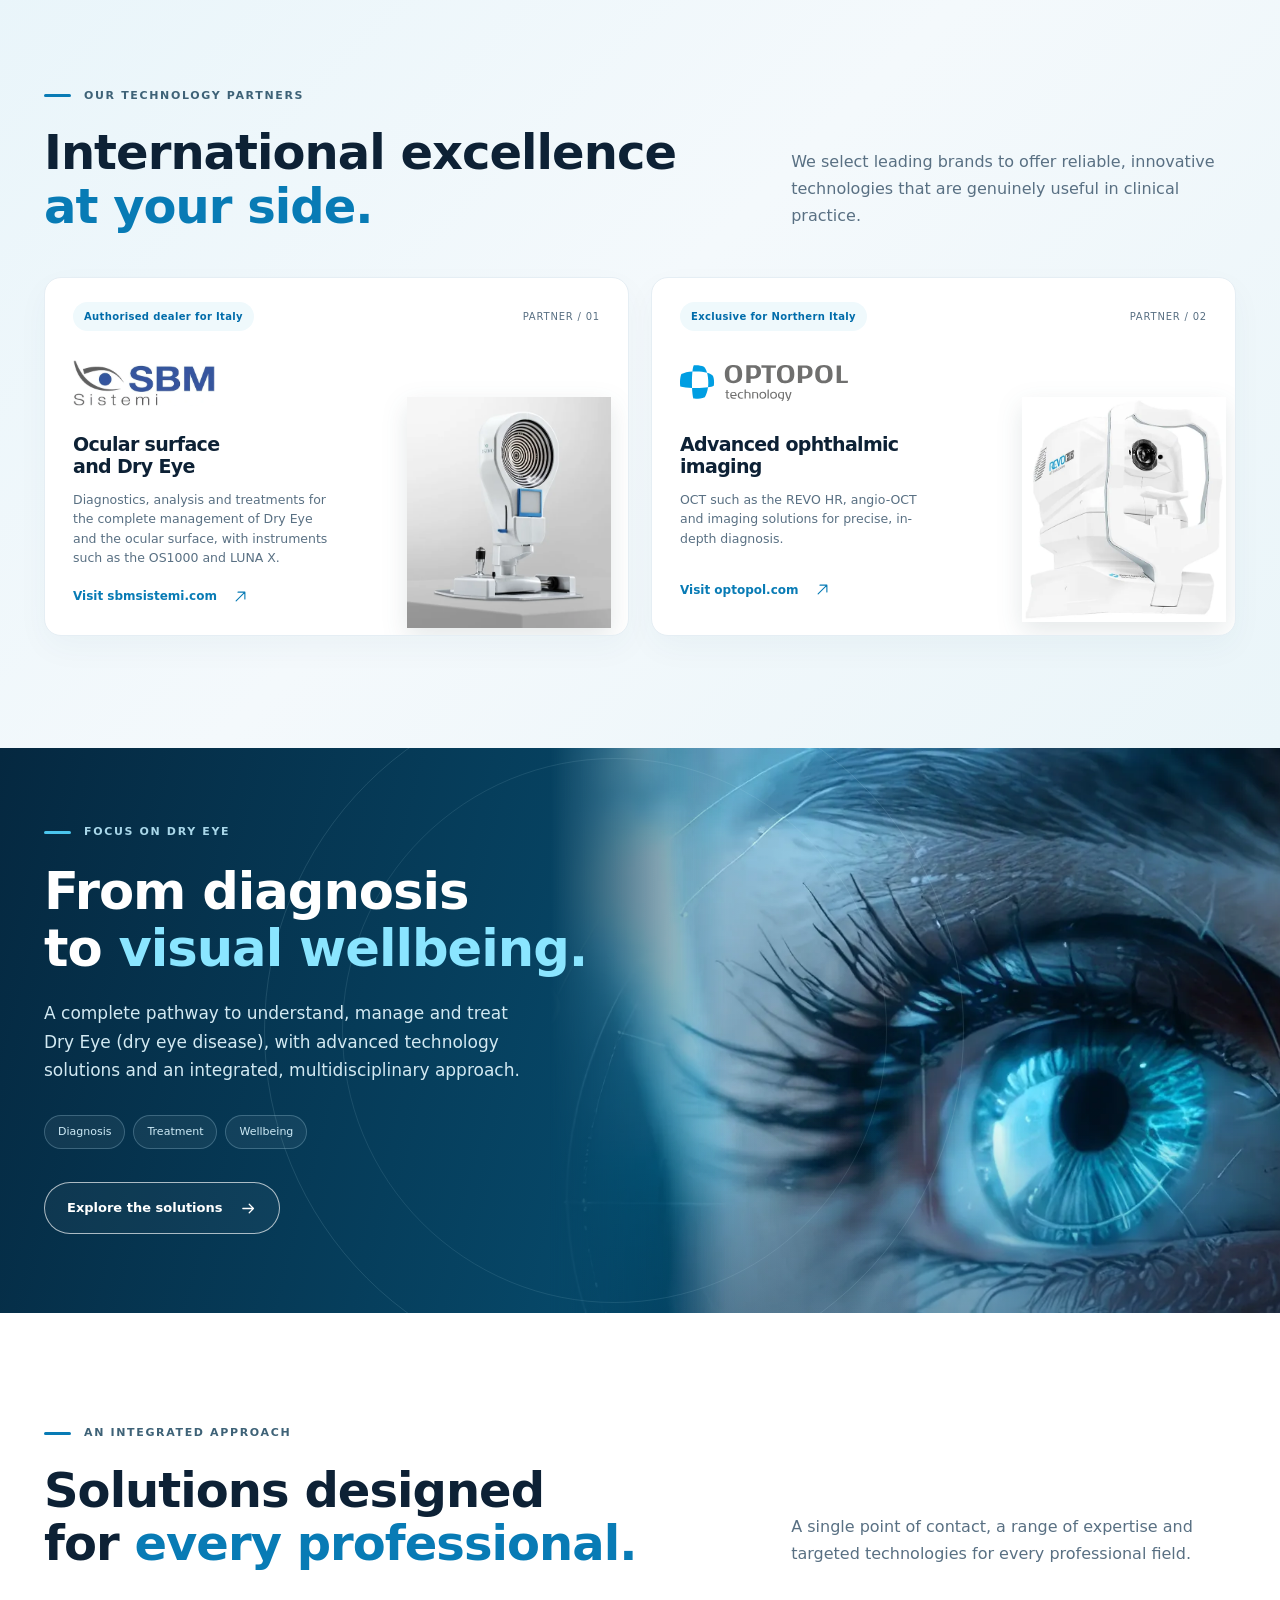
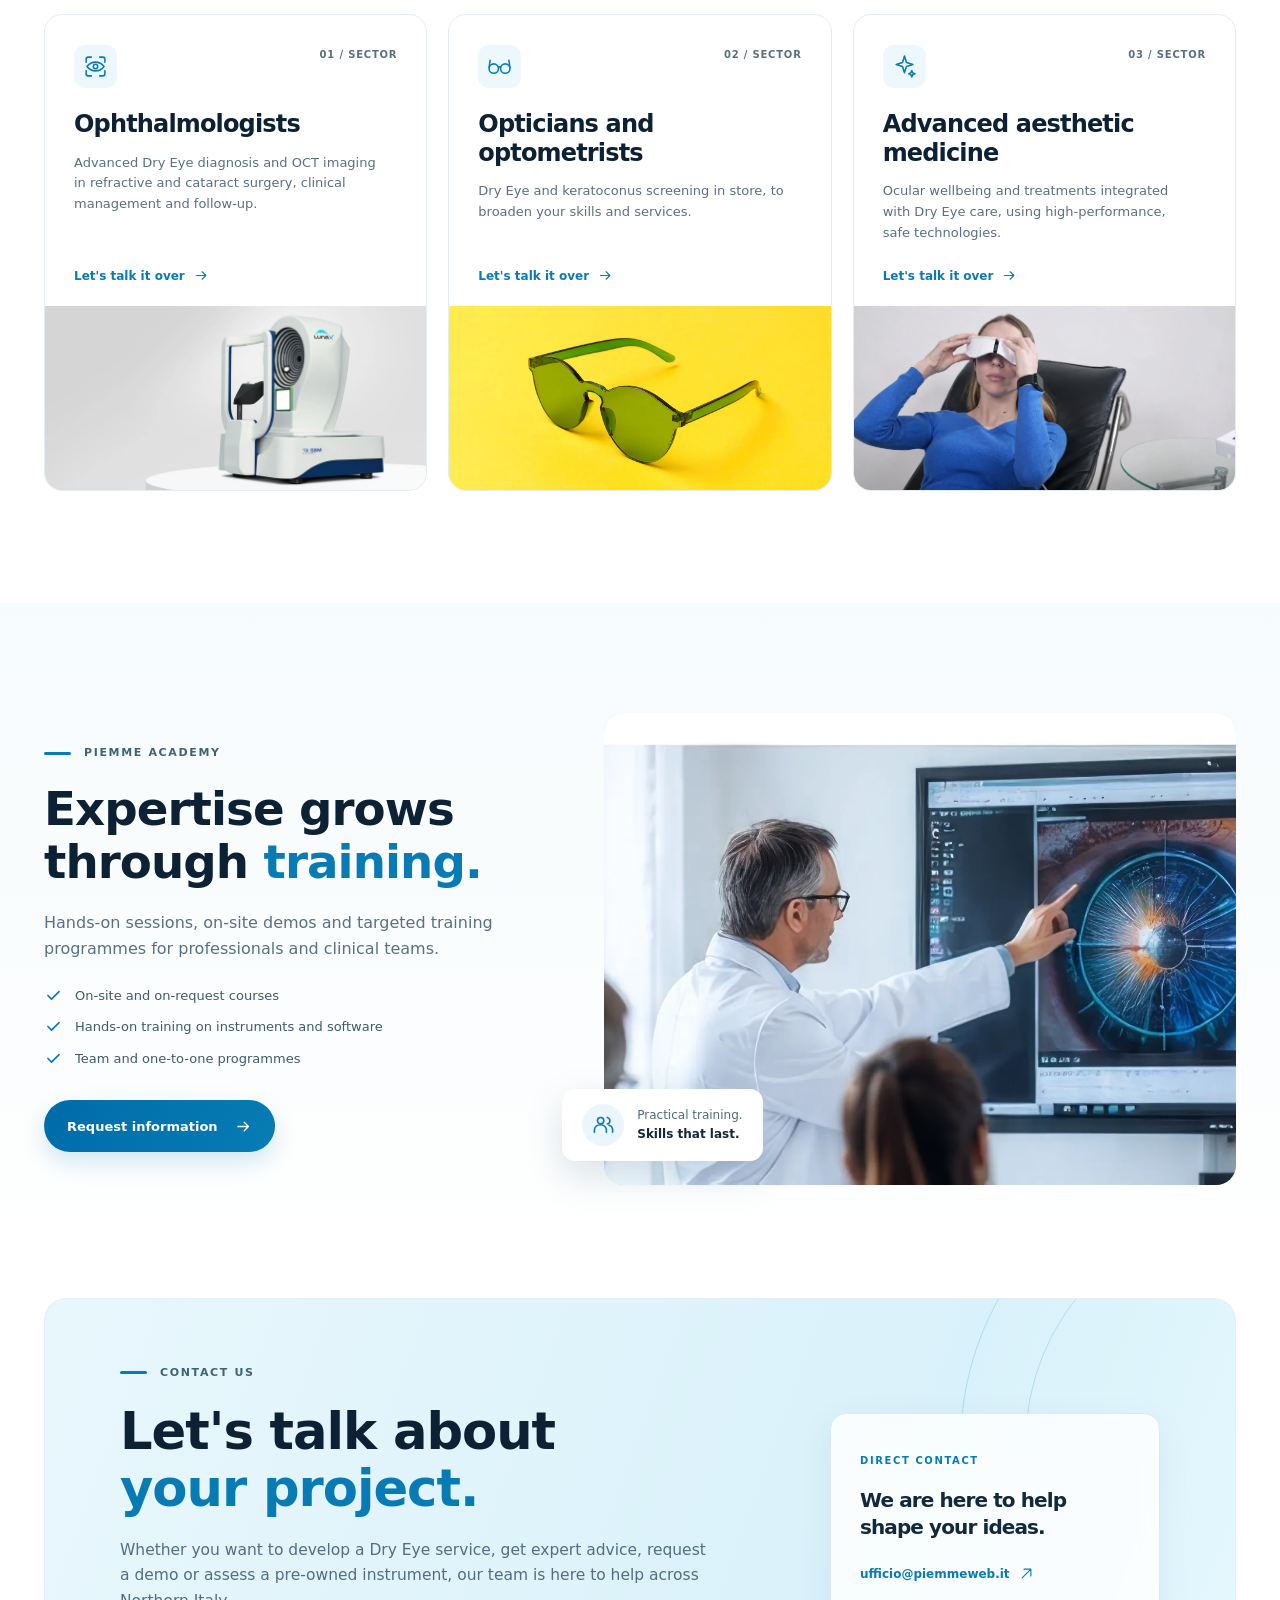
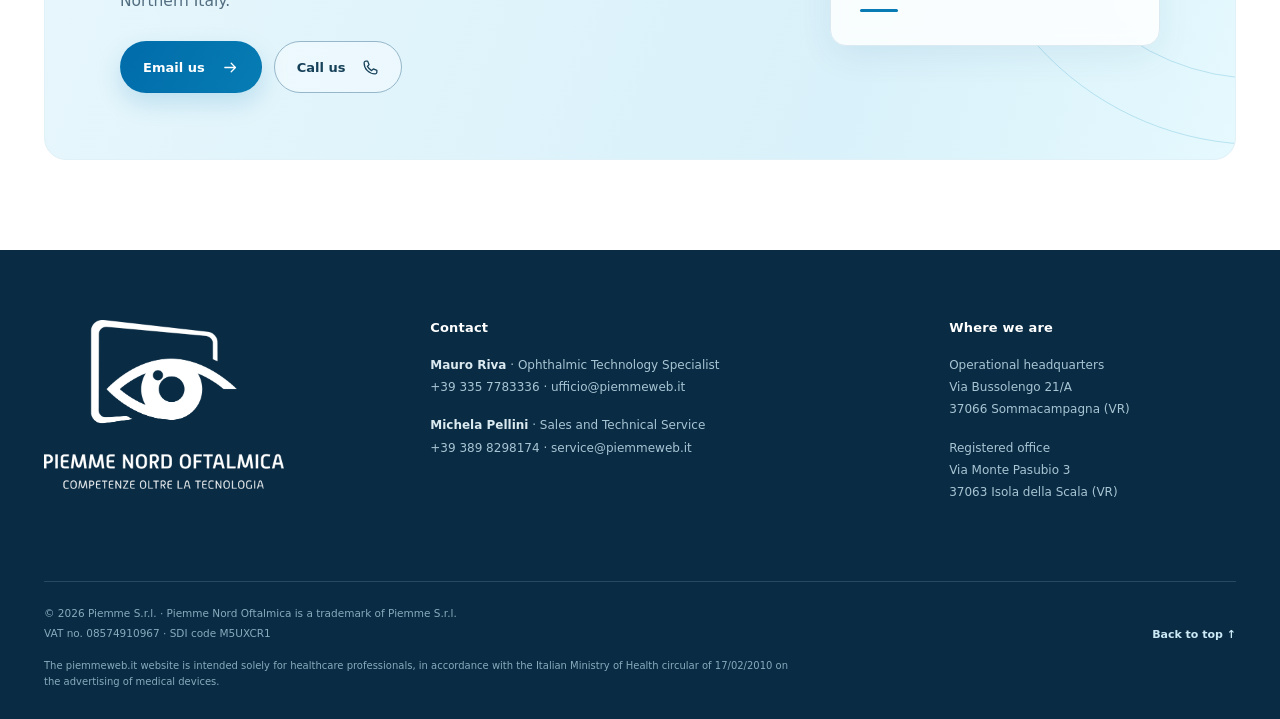
==== commit e10758f3: "SEO e indicizzazione per motori di ricerca e assistenti AI Pagine IT ed EN, allineate: - title e met" ====
--- a/index.html
+++ b/index.html
@@ -20,12 +20,150 @@
     })();
   </script>
   <meta name="theme-color" content="#f8fcfd">
-  <meta name="description" content="Piemme Nord Oftalmica: tecnologie oftalmiche, consulenza specialistica, assistenza tecnica e formazione per i professionisti della visione.">
-  <title>Piemme Nord Oftalmica — Uno sguardo più lontano</title>
-  <link rel="alternate" hreflang="it" href="index.html">
-  <link rel="alternate" hreflang="en" href="en/index.html">
-  <link rel="alternate" hreflang="x-default" href="en/index.html">
+  <meta name="description" content="Piemme Nord Oftalmica distribuisce in Nord Italia strumenti oftalmici SBM Sistemi e Optopol: diagnosi Dry Eye, OCT, assistenza tecnica, usato e formazione.">
+  <title>Strumenti oftalmici e diagnosi Dry Eye | Piemme Nord Oftalmica</title>
+  <link rel="canonical" href="https://www.dominio-da-definire.it/">
+  <link rel="alternate" hreflang="it" href="https://www.dominio-da-definire.it/">
+  <link rel="alternate" hreflang="en" href="https://www.dominio-da-definire.it/en/">
+  <link rel="alternate" hreflang="x-default" href="https://www.dominio-da-definire.it/en/">
   <link rel="icon" href="assets/favicon.png" type="image/png">
+  <link rel="apple-touch-icon" href="assets/apple-touch-icon.png">
+  <!-- Anteprima nei social e nelle app di messaggistica -->
+  <meta property="og:type" content="website">
+  <meta property="og:site_name" content="Piemme Nord Oftalmica">
+  <meta property="og:title" content="Strumenti oftalmici e diagnosi Dry Eye | Piemme Nord Oftalmica">
+  <meta property="og:description" content="Piemme Nord Oftalmica distribuisce in Nord Italia strumenti oftalmici SBM Sistemi e Optopol: diagnosi Dry Eye, OCT, assistenza tecnica, usato e formazione.">
+  <meta property="og:url" content="https://www.dominio-da-definire.it/">
+  <meta property="og:image" content="https://www.dominio-da-definire.it/assets/og-image.jpg">
+  <meta property="og:image:width" content="1200">
+  <meta property="og:image:height" content="630">
+  <meta property="og:locale" content="it_IT">
+  <meta property="og:locale:alternate" content="en_US">
+  <meta name="twitter:card" content="summary_large_image">
+  <!-- Dati strutturati per motori di ricerca e assistenti AI: devono restare coerenti con i contatti visibili -->
+  <script type="application/ld+json">
+  {
+    "@context": "https://schema.org",
+    "@graph": [
+      {
+        "@type": "Organization",
+        "@id": "https://www.dominio-da-definire.it/#organization",
+        "name": "Piemme Nord Oftalmica",
+        "legalName": "Piemme S.r.l.",
+        "url": "https://www.dominio-da-definire.it/",
+        "logo": "https://www.dominio-da-definire.it/assets/logo-testata.png",
+        "image": "https://www.dominio-da-definire.it/assets/og-image.jpg",
+        "email": "ufficio@piemmeweb.it",
+        "telephone": "+39 335 7783336",
+        "vatID": "IT08574910967",
+        "address": {
+          "@type": "PostalAddress",
+          "streetAddress": "Via Bussolengo 21/A",
+          "postalCode": "37066",
+          "addressLocality": "Sommacampagna",
+          "addressRegion": "VR",
+          "addressCountry": "IT"
+        },
+        "contactPoint": [
+          {
+            "@type": "ContactPoint",
+            "contactType": "sales",
+            "name": "Mauro Riva",
+            "telephone": "+39 335 7783336",
+            "email": "ufficio@piemmeweb.it"
+          },
+          {
+            "@type": "ContactPoint",
+            "contactType": "technical support",
+            "name": "Michela Pellini",
+            "telephone": "+39 389 8298174",
+            "email": "service@piemmeweb.it"
+          }
+        ],
+        "areaServed": {
+          "@type": "Place",
+          "name": "Nord Italia"
+        },
+        "knowsAbout": [
+          "strumentazione oftalmica",
+          "diagnosi Dry Eye (occhio secco)",
+          "analisi della superficie oculare",
+          "OCT e angio-OCT",
+          "SBM Sistemi",
+          "Optopol",
+          "assistenza tecnica di strumenti oftalmici",
+          "strumenti oftalmici usati",
+          "formazione oftalmica"
+        ],
+        "makesOffer": [
+          {
+            "@type": "Offer",
+            "itemOffered": {
+              "@type": "Service",
+              "name": "Consulenza specialistica"
+            }
+          },
+          {
+            "@type": "Offer",
+            "itemOffered": {
+              "@type": "Service",
+              "name": "Vendita di tecnologie oftalmiche selezionate"
+            }
+          },
+          {
+            "@type": "Offer",
+            "itemOffered": {
+              "@type": "Service",
+              "name": "Assistenza tecnica"
+            }
+          },
+          {
+            "@type": "Offer",
+            "itemOffered": {
+              "@type": "Service",
+              "name": "Ritiro e gestione dell'usato professionale"
+            }
+          },
+          {
+            "@type": "Offer",
+            "itemOffered": {
+              "@type": "Service",
+              "name": "Formazione (Piemme Academy)"
+            }
+          }
+        ]
+      },
+      {
+        "@type": "WebSite",
+        "@id": "https://www.dominio-da-definire.it/#website",
+        "url": "https://www.dominio-da-definire.it/",
+        "name": "Piemme Nord Oftalmica",
+        "inLanguage": [
+          "it",
+          "en"
+        ],
+        "publisher": {
+          "@id": "https://www.dominio-da-definire.it/#organization"
+        }
+      },
+      {
+        "@type": "WebPage",
+        "@id": "https://www.dominio-da-definire.it/#webpage",
+        "url": "https://www.dominio-da-definire.it/",
+        "name": "Strumenti oftalmici e diagnosi Dry Eye | Piemme Nord Oftalmica",
+        "description": "Piemme Nord Oftalmica distribuisce in Nord Italia strumenti oftalmici SBM Sistemi e Optopol: diagnosi Dry Eye, OCT, assistenza tecnica, usato e formazione.",
+        "inLanguage": "it",
+        "isPartOf": {
+          "@id": "https://www.dominio-da-definire.it/#website"
+        },
+        "about": {
+          "@id": "https://www.dominio-da-definire.it/#organization"
+        },
+        "primaryImageOfPage": "https://www.dominio-da-definire.it/assets/og-image.jpg"
+      }
+    ]
+  }
+  </script>
   <link rel="preload" href="assets/hero-eye.webp" as="image">
   <link rel="stylesheet" href="styles.css">
   <script src="script.js" defer></script>
@@ -86,7 +224,7 @@
         <div class="hero-copy">
           <p class="eyebrow"><span class="eyebrow-rule"></span> Competenze oltre la tecnologia</p>
           <h1 id="hero-heading">Uno sguardo<br><span>più lontano<span class="hero-dot">.</span></span></h1>
-          <p class="hero-lead">Tecnologie avanzate, competenza specialistica e formazione per migliorare la qualità della visione e il benessere oculare.</p>
+          <p class="hero-lead">Strumenti oftalmici avanzati, competenza specialistica e formazione per la diagnosi dell'occhio secco, la qualità della visione e il benessere oculare.</p>
           <div class="hero-actions">
             <a class="button button-primary" href="#dry-eye">Scopri il mondo Dry Eye <svg class="icon" aria-hidden="true"><use href="#i-arrow"/></svg></a>
             <a class="button button-outline" href="#partner">Le nostre tecnologie <svg class="icon" aria-hidden="true"><use href="#i-arrow-up"/></svg></a>
@@ -189,10 +327,10 @@
                   <img src="assets/logo-sbm.webp" alt="SBM Sistemi" width="427" height="138" loading="lazy">
                 </div>
                 <h3>Superficie oculare<br>e Dry Eye</h3>
-                <p>Diagnostica, analisi e trattamenti per la gestione completa del Dry Eye e della superficie oculare.</p>
+                <p>Diagnostica, analisi e trattamenti per la gestione completa del Dry Eye e della superficie oculare, con strumenti come OS1000 e LUNA X.</p>
                 <a class="text-link" href="https://www.sbmsistemi.com/" target="_blank" rel="noopener noreferrer">Visita sbmsistemi.com<span class="visually-hidden"> (si apre in una nuova scheda)</span> <svg class="icon" aria-hidden="true"><use href="#i-arrow-up"/></svg></a>
               </div>
-              <img class="product-image sbm-device" src="assets/sbm-device.webp" alt="Dispositivo per la diagnostica oftalmica SBM" width="527" height="600" loading="lazy">
+              <img class="product-image sbm-device" src="assets/sbm-device.webp" alt="Strumento SBM Sistemi OS1000" width="527" height="600" loading="lazy">
             </div>
           </article>
           <article class="partner-card">
@@ -206,10 +344,10 @@
                   <img src="assets/logo-optopol.svg" alt="Optopol Technology" width="460" height="98" loading="lazy">
                 </div>
                 <h3>Imaging oftalmico<br>avanzato</h3>
-                <p>OCT, angio-OCT e soluzioni di imaging per una diagnosi precisa e approfondita.</p>
+                <p>OCT come REVO HR, angio-OCT e soluzioni di imaging per una diagnosi precisa e approfondita.</p>
                 <a class="text-link" href="https://www.optopol.com/" target="_blank" rel="noopener noreferrer">Visita optopol.com<span class="visually-hidden"> (si apre in una nuova scheda)</span> <svg class="icon" aria-hidden="true"><use href="#i-arrow-up"/></svg></a>
               </div>
-              <img class="product-image optopol-device" src="assets/optopol-device.webp" alt="Dispositivo di imaging oftalmico Optopol" width="545" height="600" loading="lazy">
+              <img class="product-image optopol-device" src="assets/optopol-device.webp" alt="Optopol REVO HR, OCT con fundus camera" width="545" height="600" loading="lazy">
             </div>
           </article>
         </div>
@@ -223,7 +361,7 @@
         <div class="dry-content">
           <p class="eyebrow eyebrow-light"><span class="eyebrow-rule"></span> Focus Dry Eye</p>
           <h2 id="dry-heading">Dalla diagnosi<br>al <span class="text-accent">benessere visivo.</span></h2>
-          <p>Un percorso completo per comprendere, gestire e trattare il Dry Eye, con soluzioni tecnologiche avanzate e un approccio integrato multidisciplinare.</p>
+          <p>Un percorso completo per comprendere, gestire e trattare il Dry Eye (sindrome dell'occhio secco), con soluzioni tecnologiche avanzate e un approccio integrato multidisciplinare.</p>
           <div class="dry-keywords">
             <span>Diagnosi</span>
             <span>Trattamento</span>
@@ -249,10 +387,10 @@
               <span class="solution-number" aria-hidden="true">01 / SETTORE</span>
               <span class="solution-icon"><svg class="icon" aria-hidden="true"><use href="#i-scan"/></svg></span>
               <h3>Oculisti</h3>
-              <p>Diagnosi Dry Eye avanzata nella chirurgia refrattiva e della cataratta, gestione clinica e follow-up.</p>
+              <p>Diagnosi Dry Eye avanzata e imaging OCT nella chirurgia refrattiva e della cataratta, gestione clinica e follow-up.</p>
               <a class="solution-link" href="#contatti">Parliamone assieme <svg class="icon" aria-hidden="true"><use href="#i-arrow"/></svg></a>
             </div>
-            <div class="solution-picture"><img src="assets/oculisti.webp" alt="Strumentazione diagnostica per oftalmologia" width="1600" height="744" loading="lazy"></div>
+            <div class="solution-picture"><img src="assets/oculisti.webp" alt="SBM Sistemi LUNA X, strumento diagnostico per oftalmologia" width="1600" height="744" loading="lazy"></div>
           </article>
           <article class="solution-card">
             <div class="solution-body">
@@ -309,7 +447,7 @@
           <div class="contact-copy">
             <p class="eyebrow"><span class="eyebrow-rule"></span> Contattaci</p>
             <h2 id="contatti-heading">Parliamo del<br><span class="text-blue">tuo progetto.</span></h2>
-            <p>Che tu voglia sviluppare un servizio Dry Eye, ricevere una consulenza, richiedere una demo o valutare uno strumento usato, il nostro team è a tua disposizione.</p>
+            <p>Che tu voglia sviluppare un servizio Dry Eye, ricevere una consulenza, richiedere una demo o valutare uno strumento usato, il nostro team è a tua disposizione in tutto il Nord Italia.</p>
             <div class="contact-actions">
               <a class="button button-primary" href="mailto:ufficio@piemmeweb.it?subject=Richiesta%20di%20consulenza%20-%20Piemme%20Nord%20Oftalmica">Scrivici una email <svg class="icon" aria-hidden="true"><use href="#i-arrow"/></svg></a>
               <a class="button button-outline" href="tel:+393357783336">Chiamaci <svg class="icon" aria-hidden="true"><use href="#i-phone"/></svg></a>
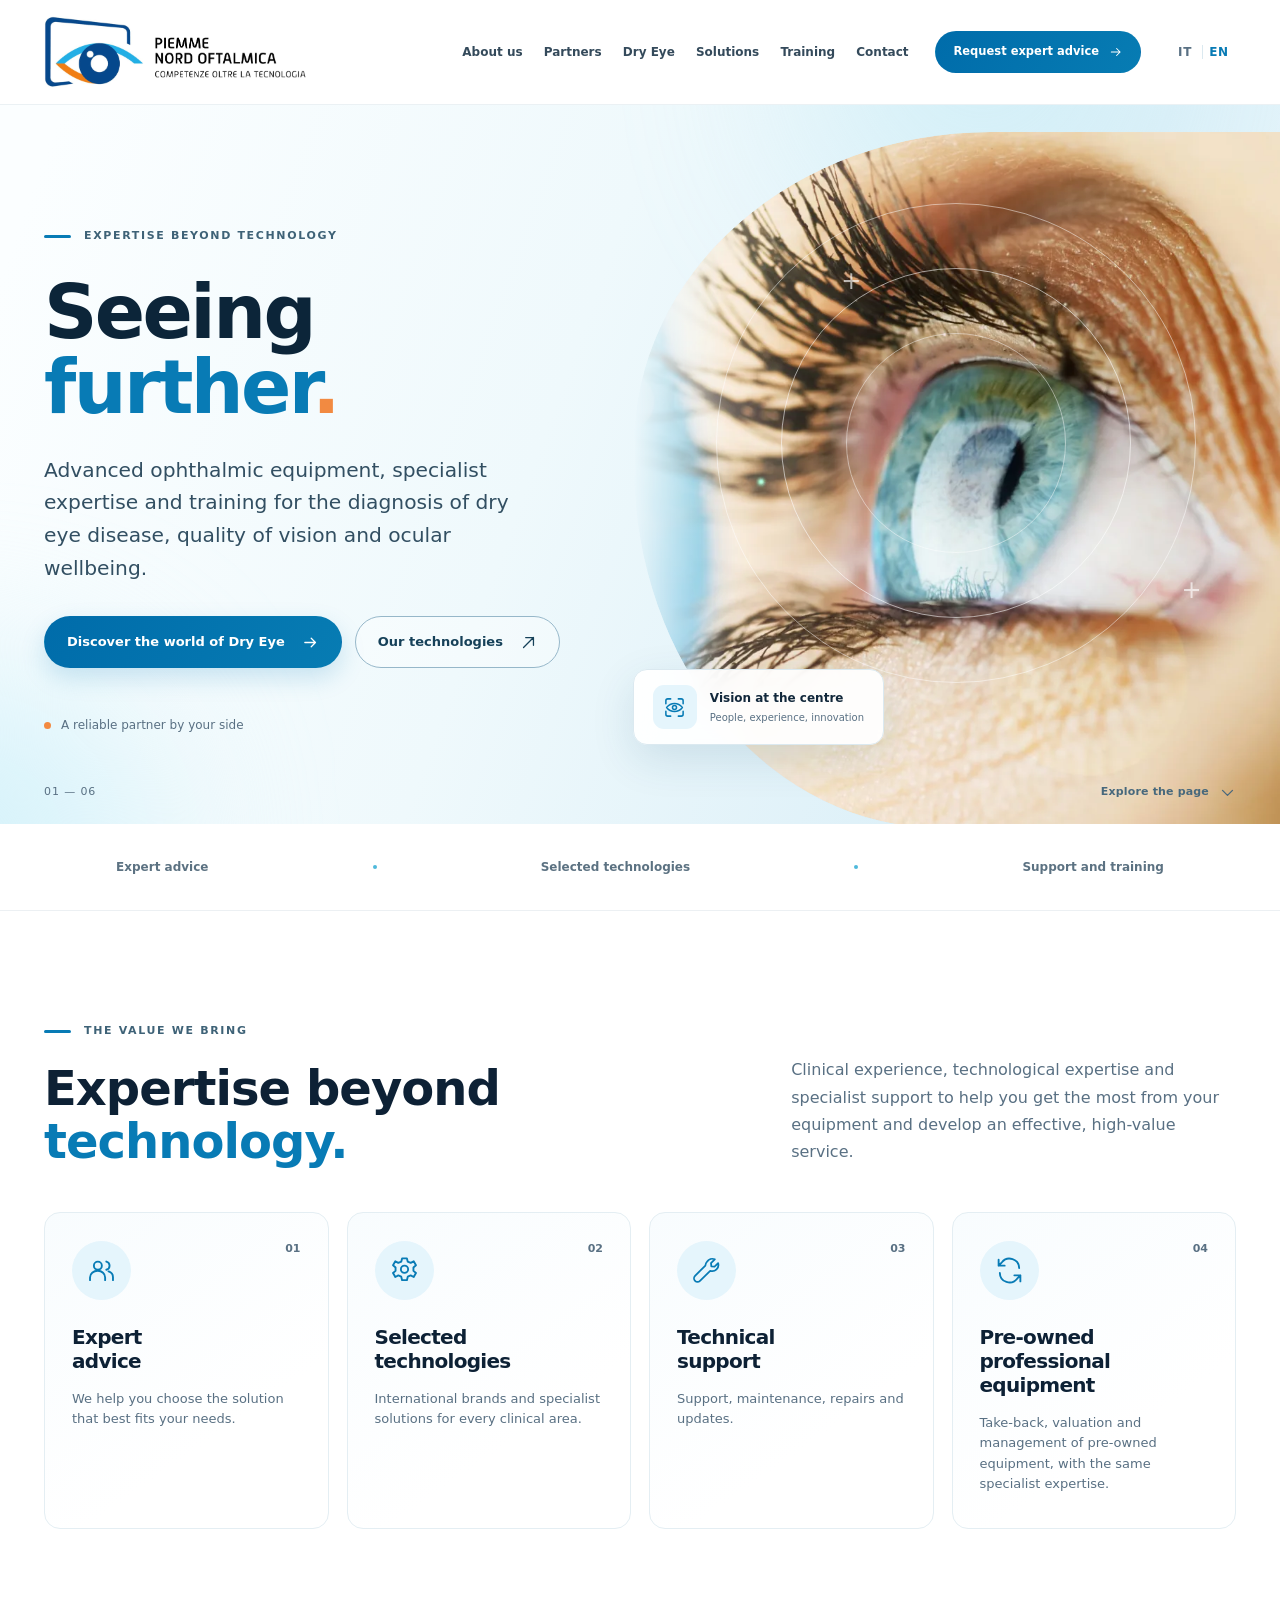
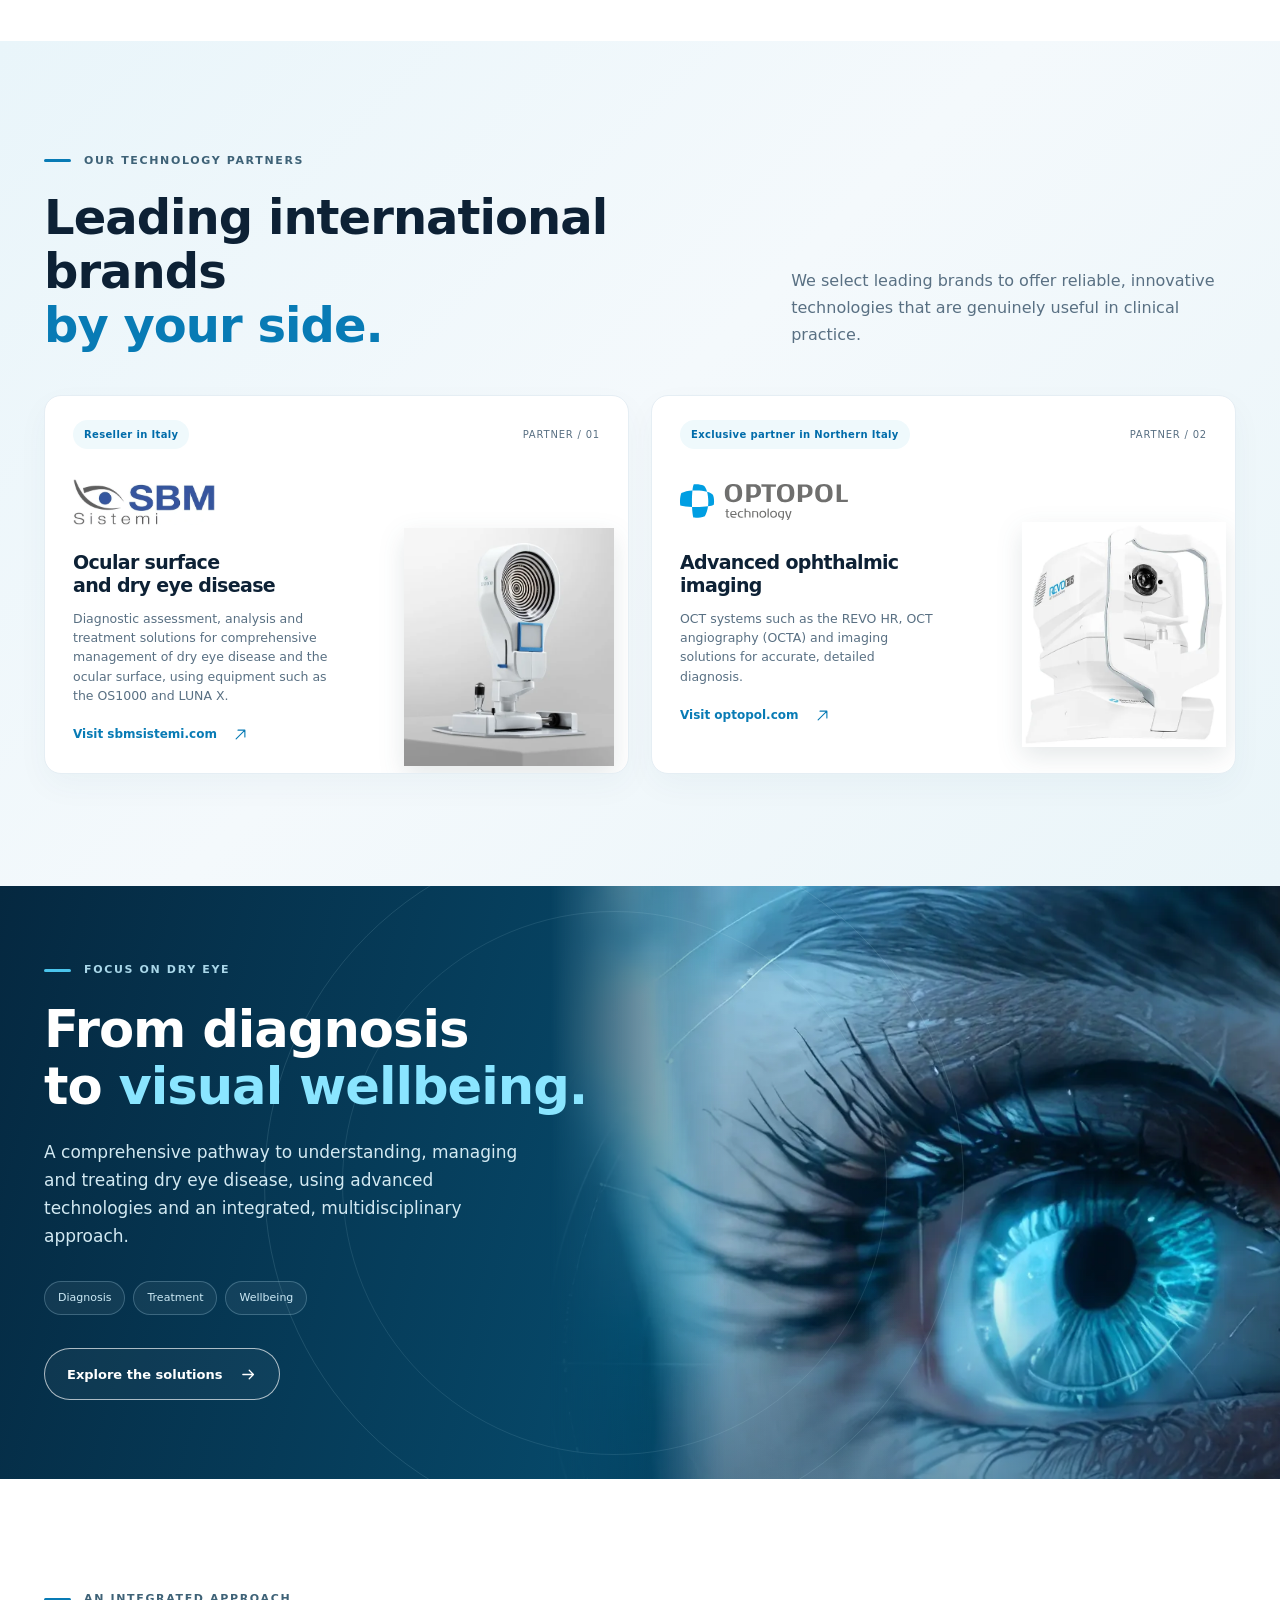
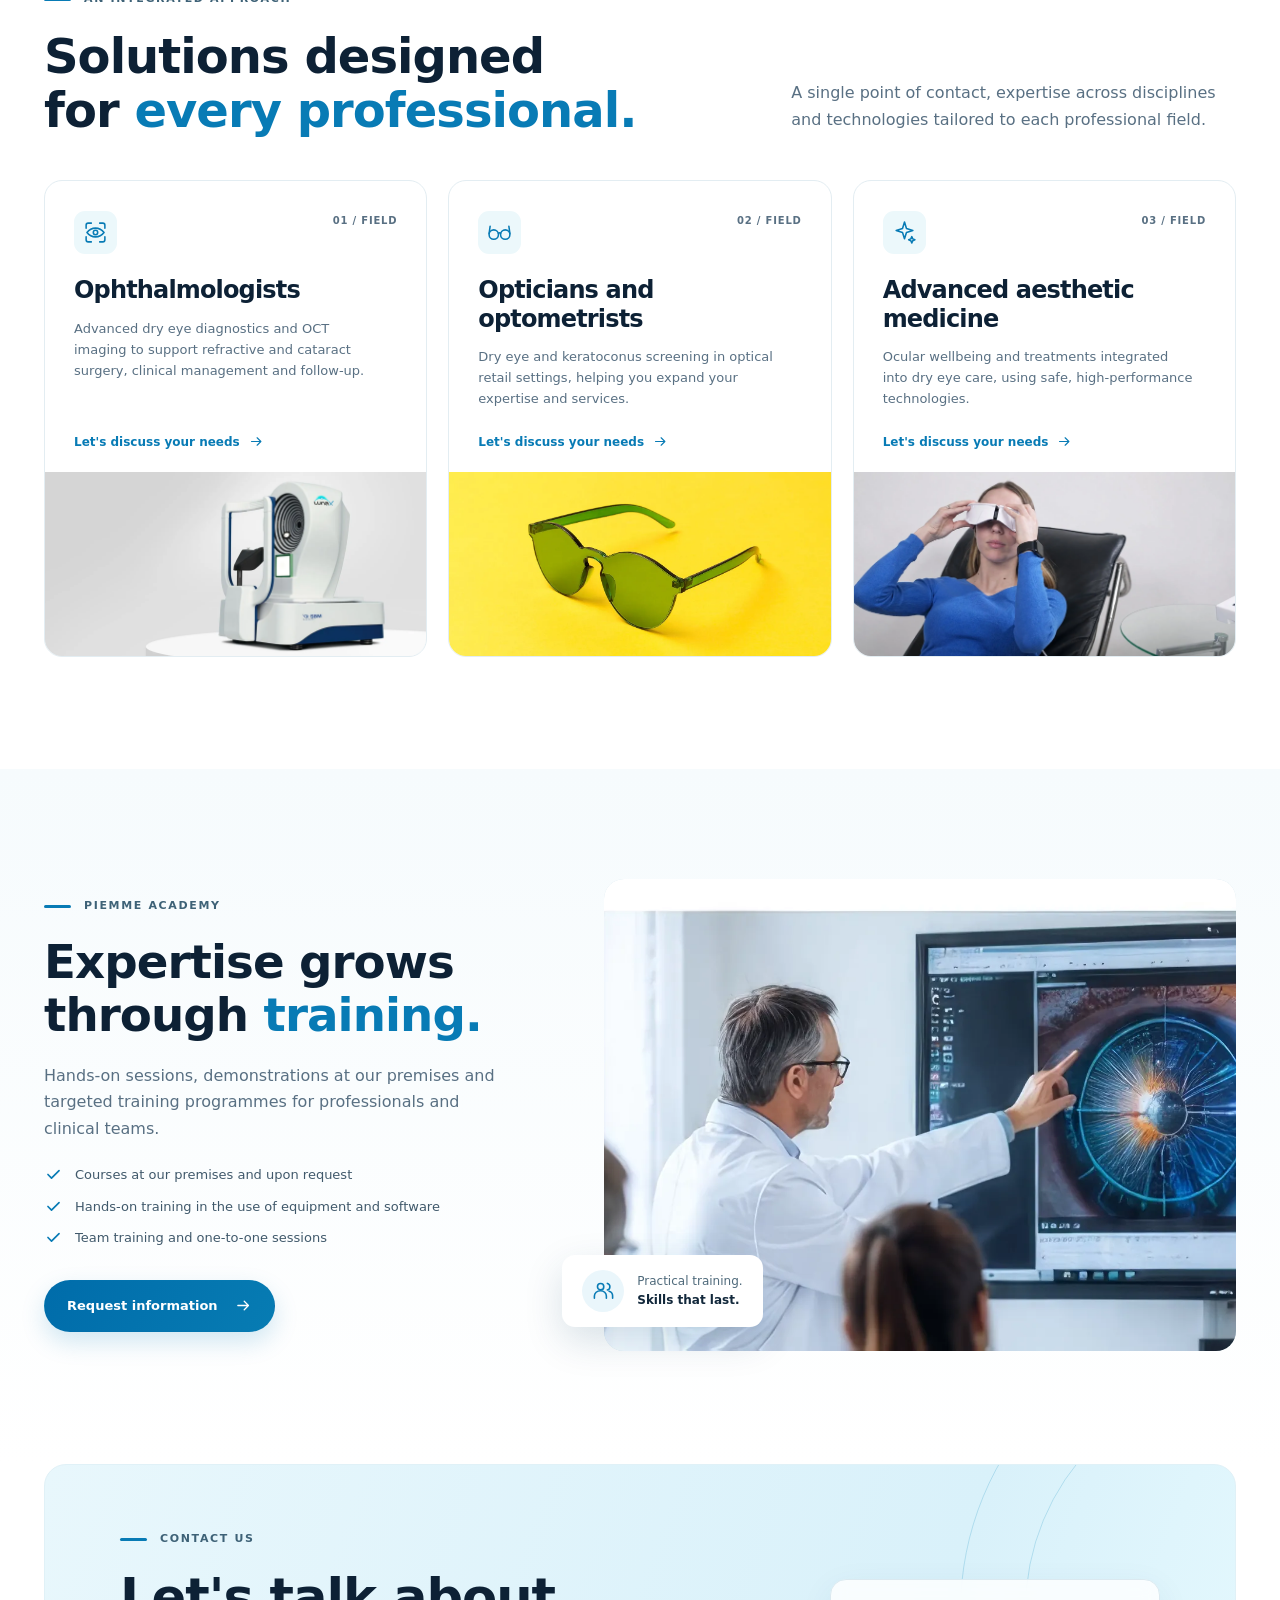
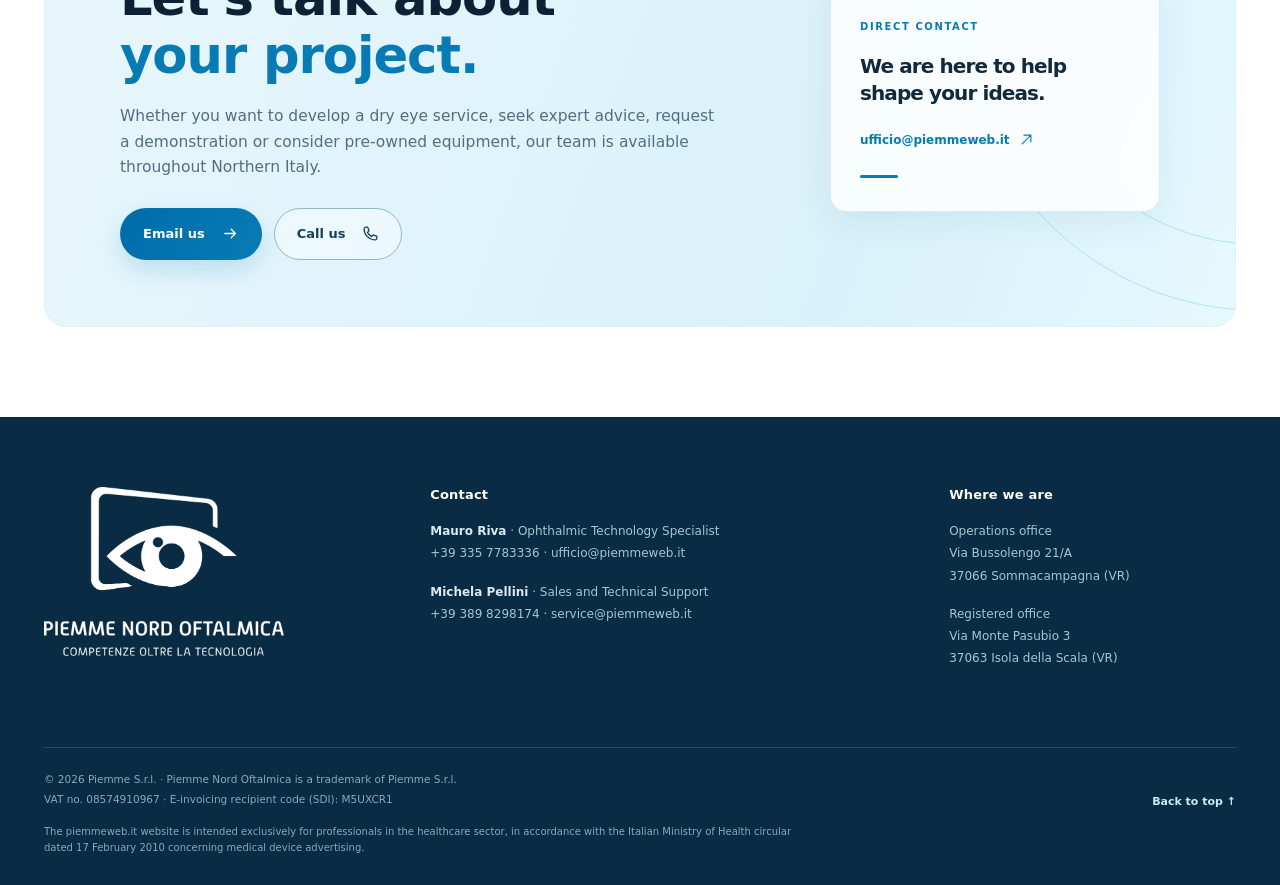
==== commit fda9d10f: "Versione approvata dal cliente: dominio www.piemmeweb.it, installazione su IIS - dominio definitivo " ====
--- a/index.html
+++ b/index.html
@@ -22,10 +22,10 @@
   <meta name="theme-color" content="#f8fcfd">
   <meta name="description" content="Piemme Nord Oftalmica distribuisce in Nord Italia strumenti oftalmici SBM Sistemi e Optopol: diagnosi Dry Eye, OCT, assistenza tecnica, usato e formazione.">
   <title>Strumenti oftalmici e diagnosi Dry Eye | Piemme Nord Oftalmica</title>
-  <link rel="canonical" href="https://www.dominio-da-definire.it/">
-  <link rel="alternate" hreflang="it" href="https://www.dominio-da-definire.it/">
-  <link rel="alternate" hreflang="en" href="https://www.dominio-da-definire.it/en/">
-  <link rel="alternate" hreflang="x-default" href="https://www.dominio-da-definire.it/en/">
+  <link rel="canonical" href="https://www.piemmeweb.it/">
+  <link rel="alternate" hreflang="it" href="https://www.piemmeweb.it/">
+  <link rel="alternate" hreflang="en" href="https://www.piemmeweb.it/en/">
+  <link rel="alternate" hreflang="x-default" href="https://www.piemmeweb.it/en/">
   <link rel="icon" href="assets/favicon.png" type="image/png">
   <link rel="apple-touch-icon" href="assets/apple-touch-icon.png">
   <!-- Anteprima nei social e nelle app di messaggistica -->
@@ -33,8 +33,8 @@
   <meta property="og:site_name" content="Piemme Nord Oftalmica">
   <meta property="og:title" content="Strumenti oftalmici e diagnosi Dry Eye | Piemme Nord Oftalmica">
   <meta property="og:description" content="Piemme Nord Oftalmica distribuisce in Nord Italia strumenti oftalmici SBM Sistemi e Optopol: diagnosi Dry Eye, OCT, assistenza tecnica, usato e formazione.">
-  <meta property="og:url" content="https://www.dominio-da-definire.it/">
-  <meta property="og:image" content="https://www.dominio-da-definire.it/assets/og-image.jpg">
+  <meta property="og:url" content="https://www.piemmeweb.it/">
+  <meta property="og:image" content="https://www.piemmeweb.it/assets/og-image.jpg">
   <meta property="og:image:width" content="1200">
   <meta property="og:image:height" content="630">
   <meta property="og:locale" content="it_IT">
@@ -47,12 +47,12 @@
     "@graph": [
       {
         "@type": "Organization",
-        "@id": "https://www.dominio-da-definire.it/#organization",
+        "@id": "https://www.piemmeweb.it/#organization",
         "name": "Piemme Nord Oftalmica",
         "legalName": "Piemme S.r.l.",
-        "url": "https://www.dominio-da-definire.it/",
-        "logo": "https://www.dominio-da-definire.it/assets/logo-testata.png",
-        "image": "https://www.dominio-da-definire.it/assets/og-image.jpg",
+        "url": "https://www.piemmeweb.it/",
+        "logo": "https://www.piemmeweb.it/assets/logo-testata.png",
+        "image": "https://www.piemmeweb.it/assets/og-image.jpg",
         "email": "ufficio@piemmeweb.it",
         "telephone": "+39 335 7783336",
         "vatID": "IT08574910967",
@@ -135,31 +135,31 @@
       },
       {
         "@type": "WebSite",
-        "@id": "https://www.dominio-da-definire.it/#website",
-        "url": "https://www.dominio-da-definire.it/",
+        "@id": "https://www.piemmeweb.it/#website",
+        "url": "https://www.piemmeweb.it/",
         "name": "Piemme Nord Oftalmica",
         "inLanguage": [
           "it",
           "en"
         ],
         "publisher": {
-          "@id": "https://www.dominio-da-definire.it/#organization"
+          "@id": "https://www.piemmeweb.it/#organization"
         }
       },
       {
         "@type": "WebPage",
-        "@id": "https://www.dominio-da-definire.it/#webpage",
-        "url": "https://www.dominio-da-definire.it/",
+        "@id": "https://www.piemmeweb.it/#webpage",
+        "url": "https://www.piemmeweb.it/",
         "name": "Strumenti oftalmici e diagnosi Dry Eye | Piemme Nord Oftalmica",
         "description": "Piemme Nord Oftalmica distribuisce in Nord Italia strumenti oftalmici SBM Sistemi e Optopol: diagnosi Dry Eye, OCT, assistenza tecnica, usato e formazione.",
         "inLanguage": "it",
         "isPartOf": {
-          "@id": "https://www.dominio-da-definire.it/#website"
+          "@id": "https://www.piemmeweb.it/#website"
         },
         "about": {
-          "@id": "https://www.dominio-da-definire.it/#organization"
+          "@id": "https://www.piemmeweb.it/#organization"
         },
-        "primaryImageOfPage": "https://www.dominio-da-definire.it/assets/og-image.jpg"
+        "primaryImageOfPage": "https://www.piemmeweb.it/assets/og-image.jpg"
       }
     ]
   }
